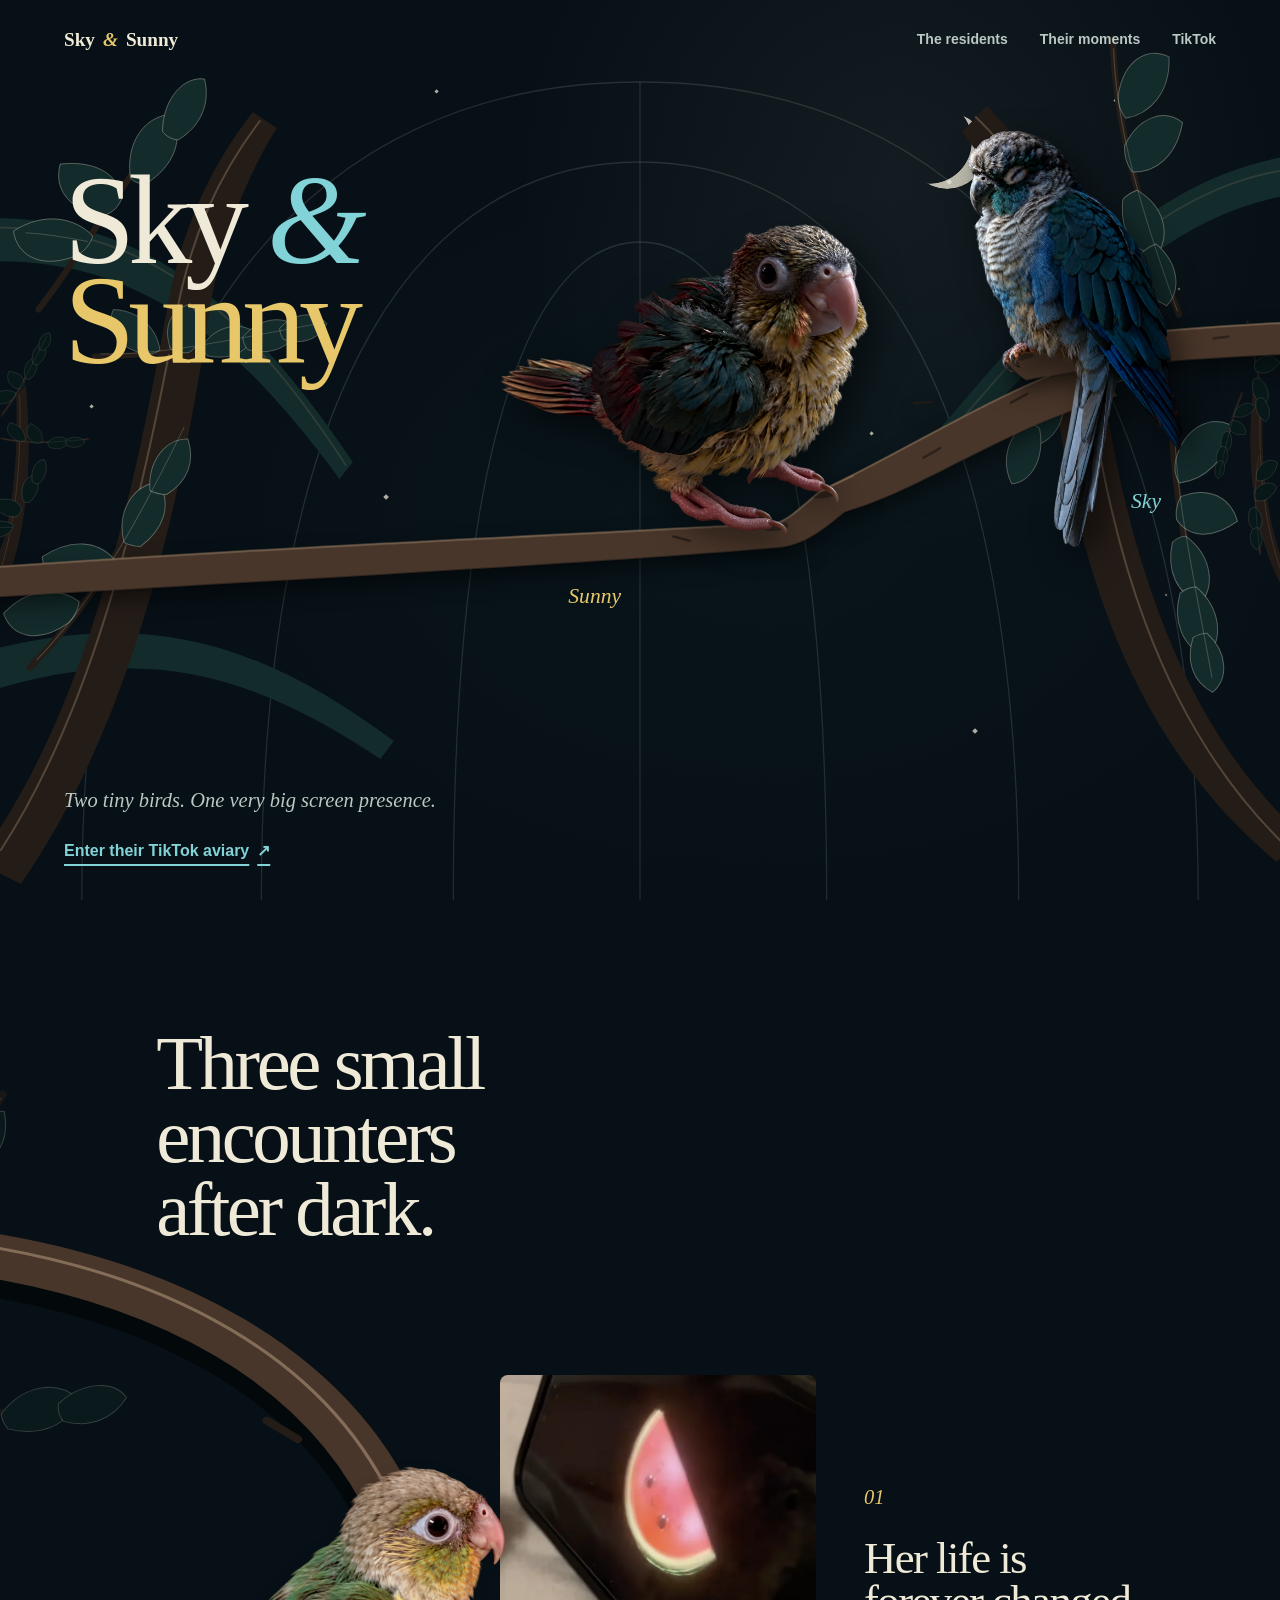
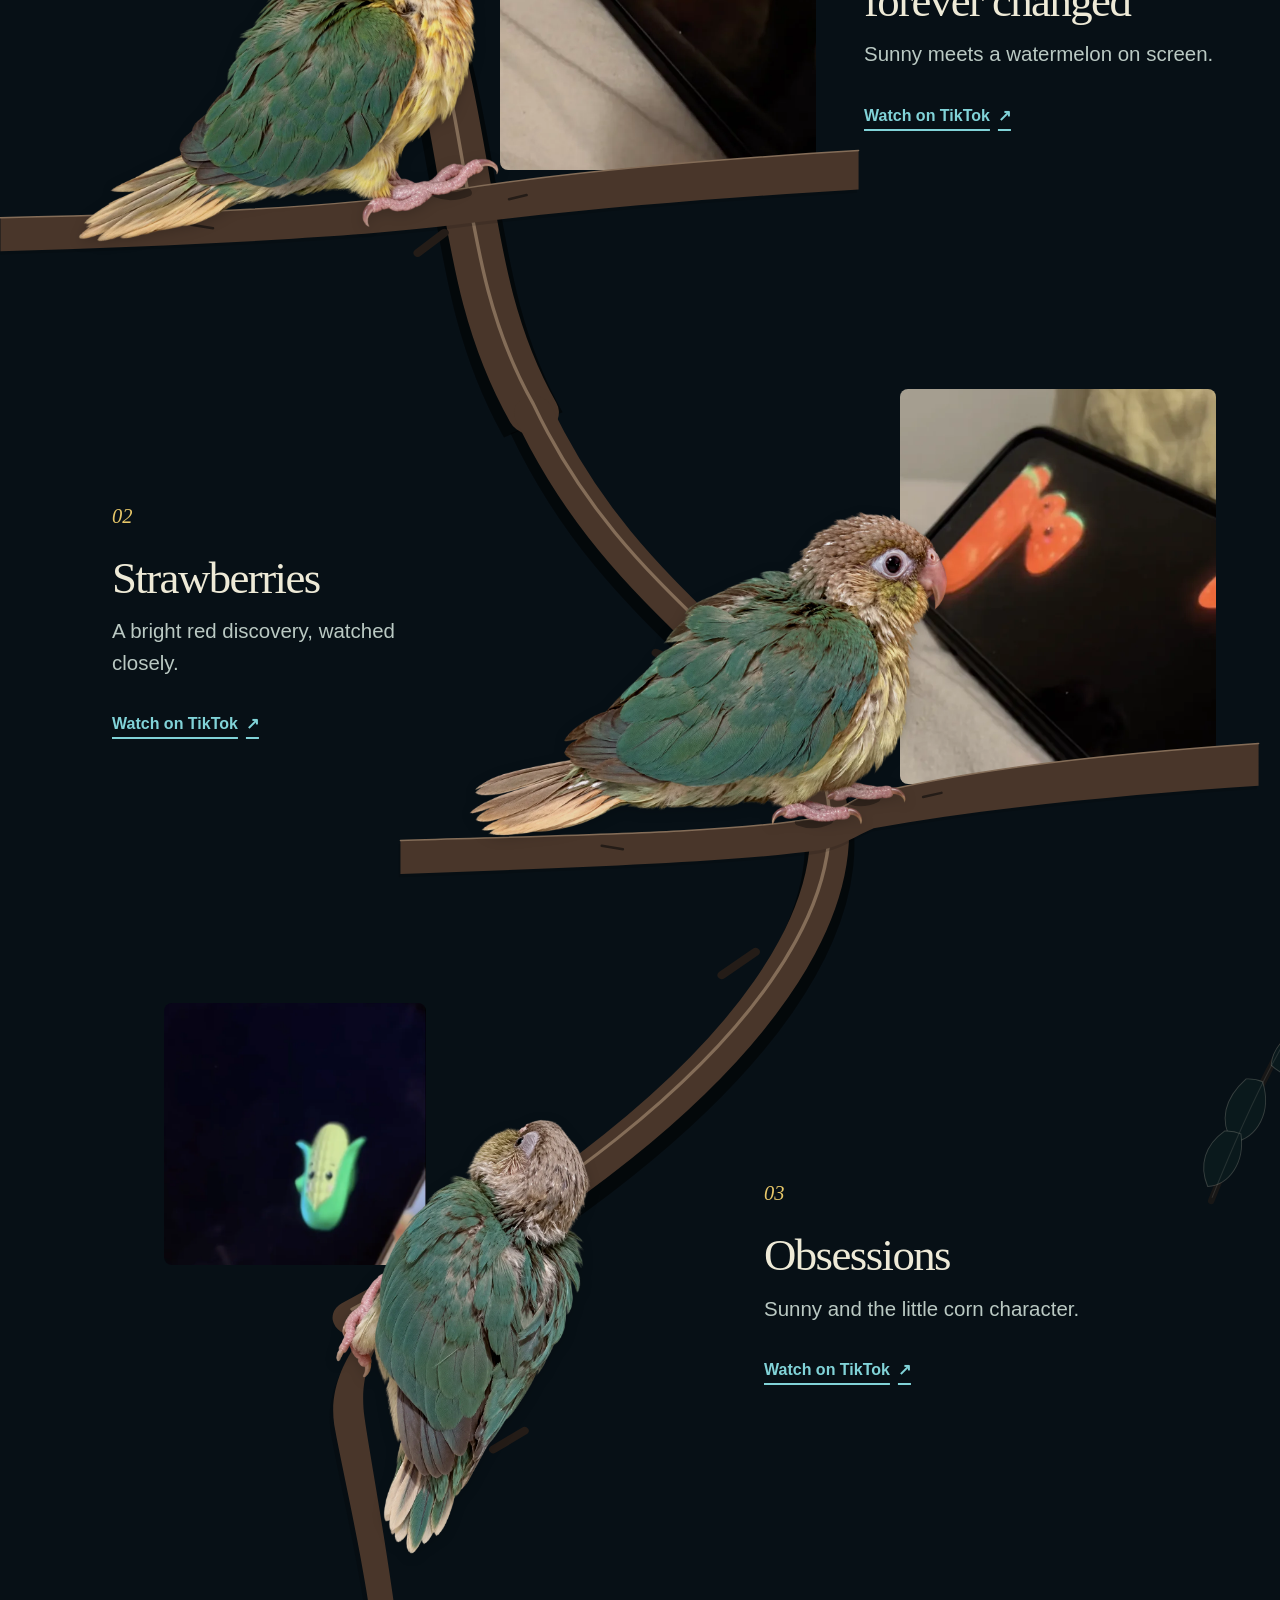
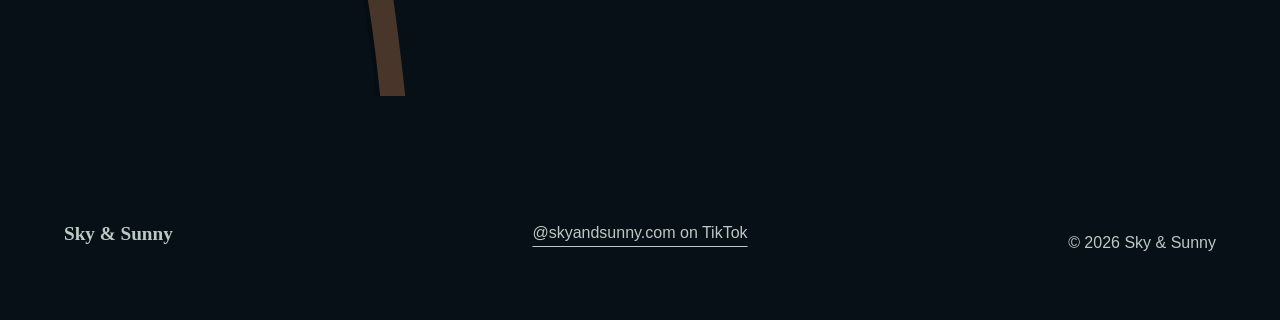
==== sandbox/night-aviary/index.html @ a493c11f "fix: match hero residents to night reference" ====
<!doctype html>
<html lang="en">
<head>
  <meta charset="utf-8">
  <meta name="viewport" content="width=device-width, initial-scale=1">
  <meta name="description" content="Enter Sky and Sunny’s moonlit aviary and watch three authentic moments from their TikTok account.">
  <title>Sky &amp; Sunny | Night Aviary</title>
  <link rel="icon" href="data:,">
  <link rel="stylesheet" href="/styles.css">
  <script src="/script.js" defer></script>
</head>
<body>
  <a class="skip-link" href="#main-content">Skip to main content</a>

  <header class="site-header">
    <nav class="site-nav" aria-label="Primary navigation">
      <a class="wordmark" href="#top" aria-label="Sky and Sunny, back to top">Sky <span>&amp;</span> Sunny</a>
      <button class="menu-toggle" id="menu-toggle" type="button" aria-expanded="false" aria-controls="site-menu">
        <span>Menu</span>
        <span class="menu-icon" aria-hidden="true"><span></span><span></span></span>
      </button>
      <div class="site-menu" id="site-menu">
        <a href="#residents">The residents</a>
        <a href="#moments">Their moments</a>
        <a href="https://www.tiktok.com/@skyandsunny.com" target="_blank" rel="noreferrer">TikTok</a>
      </div>
    </nav>
  </header>

  <main id="main-content">
    <svg class="scene-definitions" width="0" height="0" aria-hidden="true" focusable="false">
      <defs>
        <symbol id="leaf-spray-a" viewBox="0 0 200 160">
          <path class="leaf-stem" d="M12 148C58 116 102 72 187 13"></path>
          <path class="leaf-blade" d="M54 116C25 119 8 104 11 83C39 75 61 87 70 105C66 111 61 114 54 116Z"></path>
          <path class="leaf-vein" d="M20 87C38 94 52 101 65 108"></path>
          <path class="leaf-blade" d="M83 92C58 81 51 60 62 43C89 48 104 64 101 83C96 89 91 92 83 92Z"></path>
          <path class="leaf-blade" d="M112 70C116 42 137 26 158 31C162 54 147 71 122 78C117 76 114 74 112 70Z"></path>
          <path class="leaf-blade" d="M147 42C155 17 176 5 191 12C190 32 177 47 157 52C152 50 149 47 147 42Z"></path>
        </symbol>
        <symbol id="leaf-spray-b" viewBox="0 0 200 160">
          <path class="leaf-stem" d="M18 150C62 124 102 91 177 18"></path>
          <path class="leaf-blade" d="M54 125C31 132 13 121 11 104C33 92 55 99 67 114C64 120 60 123 54 125Z"></path>
          <path class="leaf-blade" d="M75 108C57 94 57 76 69 63C90 72 98 87 91 102C86 106 81 108 75 108Z"></path>
          <path class="leaf-blade" d="M98 90C100 68 116 53 134 55C138 74 127 89 107 96C103 95 100 93 98 90Z"></path>
          <path class="leaf-blade" d="M126 64C130 41 148 27 166 31C169 50 157 66 136 72C131 70 128 68 126 64Z"></path>
          <path class="leaf-blade" d="M151 40C155 20 171 9 186 14C187 31 176 43 159 47C155 45 153 43 151 40Z"></path>
          <path class="leaf-vein" d="M22 145C67 120 109 80 177 20"></path>
        </symbol>
        <symbol id="leaf-spray-c" viewBox="0 0 200 160">
          <path class="leaf-stem" d="M8 146C64 125 116 91 190 30"></path>
          <path class="leaf-blade" d="M48 128C21 133 5 120 7 101C33 91 53 101 62 117C58 123 54 126 48 128Z"></path>
          <path class="leaf-blade" d="M82 111C58 108 45 92 51 75C77 71 94 82 99 99C95 105 89 109 82 111Z"></path>
          <path class="leaf-blade" d="M111 91C116 67 135 55 154 61C155 81 143 94 121 99C117 97 114 95 111 91Z"></path>
          <path class="leaf-blade" d="M145 64C153 43 172 34 187 41C185 59 173 70 155 72C151 70 148 68 145 64Z"></path>
          <path class="leaf-vein" d="M15 143C67 123 119 88 188 32"></path>
        </symbol>
      </defs>
    </svg>

    <section class="hero-habitat" id="top" aria-labelledby="hero-title">
      <div class="habitat-plane canopy-back" data-depth="-2" aria-hidden="true">
        <div class="moon-disc"></div>
        <div class="star-field">
          <span class="star"></span><span class="star"></span><span class="star"></span>
          <span class="star"></span><span class="star"></span><span class="star"></span>
          <span class="star"></span><span class="star"></span><span class="star"></span>
          <span class="star"></span><span class="star"></span><span class="star"></span>
        </div>
        <svg class="aviary-ribs" viewBox="0 0 1440 900" preserveAspectRatio="none" focusable="false">
          <path d="M92 900C92 324 356 82 720 82S1348 324 1348 900"></path>
          <path d="M294 900C294 376 478 162 720 162S1146 376 1146 900"></path>
          <path d="M510 900C510 430 602 242 720 242S930 430 930 900"></path>
          <path d="M720 82V900"></path>
        </svg>
        <svg class="back-branches" viewBox="0 0 1440 900" preserveAspectRatio="none" focusable="false">
          <path class="back-branch" d="M-50 219C137 208 257 278 397 462L382 479C246 315 132 249 -50 263Z"></path>
          <path class="back-branch" d="M1492 151C1291 166 1200 285 1031 455L1048 474C1218 315 1307 203 1492 190Z"></path>
          <path class="back-branch" d="M-88 672C142 596 285 637 443 741L428 759C272 667 137 632 -88 716Z"></path>
          <path class="back-branch-light" d="M-32 228C146 220 261 290 389 465M1478 166C1295 181 1208 292 1040 462"></path>
        </svg>
      </div>

      <div class="habitat-plane canopy-middle" data-depth="2" aria-hidden="true">
        <svg class="middle-foliage foliage-left" viewBox="0 0 520 900" focusable="false">
          <path class="branch-fill" d="M-32 862C68 726 118 536 158 310C172 230 202 166 244 112L268 128C230 190 208 256 198 328C164 552 111 741 12 884Z"></path>
          <path class="branch-fill-light" d="M-8 850C79 716 128 531 168 312C183 234 210 175 251 121"></path>
          <g class="leaf-fill">
            <use href="#leaf-spray-a" x="-18" y="94" width="258" height="202" transform="rotate(-17 110 195)"></use>
            <use href="#leaf-spray-b" x="92" y="250" width="218" height="174" transform="rotate(31 201 337)"></use>
            <use href="#leaf-spray-c" x="-42" y="430" width="276" height="214" transform="rotate(-25 92 537)"></use>
          </g>
        </svg>
        <svg class="middle-foliage foliage-right" viewBox="0 0 520 900" focusable="false">
          <path class="branch-fill" d="M552 836C430 726 370 548 344 326C334 236 294 164 236 106L211 132C263 196 291 265 299 347C320 561 381 742 526 862Z"></path>
          <path class="branch-fill-light" d="M531 842C411 724 354 547 331 329C321 243 284 174 225 117"></path>
          <g class="leaf-fill">
            <use href="#leaf-spray-c" x="270" y="74" width="270" height="210" transform="rotate(109 404 180)"></use>
            <use href="#leaf-spray-a" x="190" y="270" width="238" height="186" transform="rotate(151 312 364)"></use>
            <use href="#leaf-spray-b" x="306" y="438" width="280" height="218" transform="rotate(121 446 546)"></use>
          </g>
        </svg>
      </div>

      <div class="hero-content" id="residents">
        <div class="hero-title-block">
          <h1 id="hero-title"><span>Sky <i>&amp;</i></span><span>Sunny</span></h1>
        </div>
        <div class="residents" aria-label="Portraits of Sunny and Sky">
          <figure class="resident resident-sunny" data-face="sunny">
            <svg class="resident-support shared-perch" data-support-svg="sunny" viewBox="0 0 1366 1152" aria-hidden="true" focusable="false">
              <defs>
                <clipPath id="sunny-support-clip" clipPathUnits="userSpaceOnUse"><path d="M-2200 1280C-1200 1200 -300 1160 980 1095C1040 1080 1100 1010 1150 975C1420 850 1850 620 2100 670C2300 760 2450 850 2600 926L2600 1010C2450 930 2300 840 2100 790C1850 760 1500 950 1230 1052C1160 1110 1090 1170 990 1180C300 1240 -900 1300 -2200 1380Z"></path></clipPath>
                <clipPath id="sunny-wide-trim" clipPathUnits="userSpaceOnUse"><rect x="-3000" y="-1000" width="4260" height="4000"></rect></clipPath>
              </defs>
              <path class="support-shadow support-wide" clip-path="url(#sunny-wide-trim)" transform="translate(-5 10)" d="M-2200 1280C-1200 1200 -300 1160 980 1095C1040 1080 1100 1010 1150 975C1420 850 1850 620 2100 670C2320 650 2580 640 2800 650C2580 690 2320 720 2100 740C1850 760 1500 950 1230 1052C1160 1110 1090 1170 990 1180C300 1240 -900 1300 -2200 1380Z"></path>
              <path class="support-shadow support-intermediate" transform="translate(-5 10)" d="M-2200 1280C-1200 1200 -300 1160 980 1095C1040 1080 1100 1010 1150 975C1420 850 1850 620 2100 670C2300 760 2450 850 2600 926C2740 920 2890 900 3000 900C2860 940 2720 980 2600 1010C2450 930 2300 840 2100 790C1850 760 1500 950 1230 1052C1160 1110 1090 1170 990 1180C300 1240 -900 1300 -2200 1380Z"></path>
              <path class="support-shadow support-connector support-connector-wide" transform="translate(-5 10)" d="M1150 975C1420 850 1780 620 2110 510L2200 640C1800 750 1500 980 1230 1052C1200 1060 1170 1020 1150 975Z"></path>
              <path class="support-shadow support-connector support-connector-tablet" transform="translate(-5 10)" d="M1150 975C1260 910 1420 650 1600 520L1720 620C1530 700 1340 880 1230 1052C1200 1060 1170 1020 1150 975Z"></path>
              <path class="support-wood support-wide" clip-path="url(#sunny-wide-trim)" data-shared-support="sunny" data-internal-terminal="2800,650" d="M-2200 1280C-1200 1200 -300 1160 980 1095C1040 1080 1100 1010 1150 975C1420 850 1850 620 2100 670C2320 650 2580 640 2800 650C2580 690 2320 720 2100 740C1850 760 1500 950 1230 1052C1160 1110 1090 1170 990 1180C300 1240 -900 1300 -2200 1380Z"></path>
              <path class="support-wood support-intermediate" data-shared-support="sunny" data-internal-terminal="3000,900" d="M-2200 1280C-1200 1200 -300 1160 980 1095C1040 1080 1100 1010 1150 975C1420 850 1850 620 2100 670C2300 760 2450 850 2600 926C2740 920 2890 900 3000 900C2860 940 2720 980 2600 1010C2450 930 2300 840 2100 790C1850 760 1500 950 1230 1052C1160 1110 1090 1170 990 1180C300 1240 -900 1300 -2200 1380Z"></path>
              <path class="support-wood support-connector support-connector-wide" data-shared-support="connector" d="M1150 975C1420 850 1780 620 2110 510L2200 640C1800 750 1500 980 1230 1052C1200 1060 1170 1020 1150 975Z"></path>
              <path class="support-wood support-connector support-connector-tablet" data-shared-support="connector" d="M1150 975C1260 910 1420 650 1600 520L1720 620C1530 700 1340 880 1230 1052C1200 1060 1170 1020 1150 975Z"></path>
              <path class="support-boundary support-wide" clip-path="url(#sunny-wide-trim)" data-support-contour="sunny" data-support-bird=".resident-sunny .resident-cutout" data-support-anchors="980,1095;1150,975" d="M-2200 1280C-1200 1200 -300 1160 980 1095C1040 1080 1100 1010 1150 975C1420 850 1850 620 2100 670C2320 650 2580 640 2800 650"></path>
              <path class="support-boundary support-intermediate" data-support-contour="sunny" data-support-bird=".resident-sunny .resident-cutout" data-support-anchors="980,1095;1150,975" d="M-2200 1280C-1200 1200 -300 1160 980 1095C1040 1080 1100 1010 1150 975C1420 850 1850 620 2100 670C2300 760 2450 850 2600 926C2740 920 2890 900 3000 900"></path>
              <path class="support-boundary support-connector support-connector-wide" d="M1150 975C1420 850 1780 620 2110 510"></path>
              <path class="support-boundary support-connector support-connector-tablet" d="M1150 975C1260 910 1420 650 1600 520"></path>
              <path class="support-contact-shadow" clip-path="url(#sunny-support-clip)" d="M934 1103Q974 1119 1018 1101M1110 990Q1148 1002 1190 982"></path>
              <path class="support-fissure sunny-support-fissure" clip-path="url(#sunny-wide-trim)" d="M620 1140L680 1156M1310 972L1362 958M1510 950L1560 936"></path>
              <path class="support-fissure support-connector support-connector-wide" d="M1510 860L1570 825M1820 665L1880 632"></path>
              <path class="support-fissure support-connector support-connector-tablet" d="M1218 785L1260 742M1270 590L1315 555"></path>
            </svg>
            <img class="resident-cutout" src="/assets/sunny-cutout.webp" width="1366" height="1152" alt="Sunny, a small green-and-yellow bird with a rosy tail and visible pink feet.">
            <figcaption>Sunny</figcaption>
          </figure>
          <figure class="resident resident-sky" data-face="sky">
            <svg class="resident-support" data-support-svg="sky" viewBox="0 0 1024 1536" aria-hidden="true" focusable="false">
              <defs><clipPath id="sky-support-clip" clipPathUnits="userSpaceOnUse"><path d="M300 850C320 840 340 830 350 824C620 760 980 730 1450 710L1450 825C980 842 650 870 378 924C340 900 320 875 300 850Z"></path></clipPath></defs>
              <path class="support-shadow" transform="translate(-5 10)" d="M300 850C320 840 340 830 350 824C620 760 980 730 1450 710L1450 825C980 842 650 870 378 924C340 900 320 875 300 850Z"></path>
              <path class="support-wood" data-shared-support="sky" d="M300 850C320 840 340 830 350 824C620 760 980 730 1450 710L1450 825C980 842 650 870 378 924C340 900 320 875 300 850Z"></path>
              <path class="support-boundary" data-support-contour="sky" data-support-bird=".resident-sky .resident-cutout" data-support-anchors="350,824" d="M300 850C320 840 340 830 350 824C620 760 980 730 1450 710"></path>
              <path class="support-contact-shadow" clip-path="url(#sky-support-clip)" d="M302 835Q346 852 394 832"></path>
              <path class="support-fissure" d="M-30 1008L34 1004M650 820L716 808M1060 772L1114 766"></path>
            </svg>
            <img class="resident-cutout" src="/assets/sky-cutout.webp" width="1024" height="1536" alt="Sky, a turquoise-and-grey bird ready to settle on the shared branch.">
            <figcaption>Sky</figcaption>
          </figure>
        </div>
        <div class="hero-note">
          <p>Two tiny birds. One very big screen presence.</p>
          <a href="https://www.tiktok.com/@skyandsunny.com" target="_blank" rel="noreferrer">Enter their TikTok aviary <span aria-hidden="true">↗</span></a>
        </div>
      </div>

      <div class="habitat-plane canopy-foreground" data-depth="4" data-entrance aria-hidden="true">
        <svg class="front-foliage front-left" viewBox="0 0 540 900" focusable="false">
          <path class="branch-front" d="M-42 932C35 760 65 532 57 258L91 221C116 504 95 747 12 944Z"></path>
          <path class="branch-front-light" d="M-15 924C48 751 77 526 69 256"></path>
          <g class="leaf-front">
            <use href="#leaf-spray-b" x="-76" y="58" width="322" height="250" transform="rotate(-21 82 181)"></use>
            <use href="#leaf-spray-c" x="18" y="286" width="294" height="230" transform="rotate(33 164 398)"></use>
            <use href="#leaf-spray-a" x="-100" y="520" width="344" height="268" transform="rotate(-27 72 654)"></use>
          </g>
        </svg>
        <svg class="front-foliage front-right" viewBox="0 0 540 900" focusable="false">
          <path class="branch-front" d="M590 934C501 760 470 525 482 258L448 222C419 498 444 746 558 948Z"></path>
          <path class="branch-front-light" d="M566 928C489 751 462 524 473 257"></path>
          <g class="leaf-front">
            <use href="#leaf-spray-a" x="294" y="42" width="330" height="256" transform="rotate(117 459 171)"></use>
            <use href="#leaf-spray-b" x="220" y="284" width="298" height="232" transform="rotate(145 369 400)"></use>
            <use href="#leaf-spray-c" x="310" y="512" width="342" height="266" transform="rotate(122 481 645)"></use>
          </g>
        </svg>
      </div>
    </section>

    <section class="moments-habitat" id="moments" aria-labelledby="moments-title">
      <div class="moments-intro">
        <h2 id="moments-title">Three small encounters after dark.</h2>
      </div>
      <svg class="moment-foliage moment-foliage-left" viewBox="0 0 340 800" aria-hidden="true" focusable="false">
        <use href="#leaf-spray-c" x="-80" y="28" width="300" height="232" transform="rotate(-19 70 144)"></use>
        <use href="#leaf-spray-a" x="22" y="244" width="254" height="198" transform="rotate(29 148 344)"></use>
        <use href="#leaf-spray-b" x="-98" y="490" width="318" height="246" transform="rotate(-27 62 612)"></use>
      </svg>
      <svg class="moment-foliage moment-foliage-right" viewBox="0 0 340 800" aria-hidden="true" focusable="false">
        <use href="#leaf-spray-b" x="118" y="40" width="300" height="232" transform="rotate(113 270 156)"></use>
        <use href="#leaf-spray-c" x="40" y="270" width="258" height="200" transform="rotate(151 172 370)"></use>
        <use href="#leaf-spray-a" x="132" y="500" width="314" height="244" transform="rotate(123 288 622)"></use>
      </svg>
      <svg class="habitat-branch habitat-branch-compact" viewBox="0 0 390 2720" preserveAspectRatio="none" aria-hidden="true" focusable="false">
        <path class="compact-branch-shadow" transform="translate(-7 8)" d="M421 -50C398 145 368 260 356 327C401 365 416 485 416 807C404 901 372 1012 358 1077C401 1120 415 1275 415 1586C403 1710 350 1832 264 1910C235 1902 210 1892 190 1888C180 1905 176 1922 177.6 1938L177.6 2082C238 2104 355 2112 400 2152C416 2250 416 2450 416 2647C407 2708 383 2760 364 2790L384 2790C406 2740 427 2690 429 2638C424 2440 424 2230 409 2144C365 2098 260 2080 207 2052C205 1994 209 1955 218 1920C233 1918 248 1915 264 1910C380 1840 419 1702 428 1580C424 1265 412 1105 375 1068C389 1006 418 895 429 800C424 475 410 350 374 320C386 255 414 140 435 -50Z"></path>
        <path class="branch-main compact-branch-main segment-three" data-support-body="obsessions" d="M421 -50C398 145 368 260 356 327C401 365 416 485 416 807C404 901 372 1012 358 1077C401 1120 415 1275 415 1586C403 1710 350 1832 264 1910C235 1902 210 1892 190 1888C180 1905 176 1922 177.6 1938L177.6 2082C238 2104 355 2112 400 2152C416 2250 416 2450 416 2647C407 2708 383 2760 364 2790L384 2790C406 2740 427 2690 429 2638C424 2440 424 2230 409 2144C365 2098 260 2080 207 2052C205 1994 209 1955 218 1920C233 1918 248 1915 264 1910C380 1840 419 1702 428 1580C424 1265 412 1105 375 1068C389 1006 418 895 429 800C424 475 410 350 374 320C386 255 414 140 435 -50Z"></path>
        <path class="branch-edge compact-branch-edge" d="M421 -40C399 150 370 262 358 326C402 367 417 486 417 804M416 812C404 906 373 1012 360 1075M359 1082C402 1124 416 1277 416 1584M415 1591C403 1714 350 1832 264 1910C235 1902 210 1892 190 1888C180 1905 176 1922 177.6 1938M400 2152C416 2250 417 2460 417 2644C408 2709 385 2758 366 2782"></path>
        <path class="support-boundary compact-contact-boundary" data-support-contour="obsessions" data-support-bird=".moment-obsessions .moment-bird" data-support-owner=".branch-main.segment-three" data-support-anchors="205,800" data-continuous-main="true" d="M177.6 1938L177.6 2082"></path>
        <path class="branch-mark compact-branch-mark" d="M375 276L391 291M374 1015L392 1028M391 1770L374 1788M389 2460L405 2478"></path>
      </svg>
      <svg class="habitat-branch" viewBox="0 0 1440 2720" preserveAspectRatio="none" aria-hidden="true" focusable="false">
        <path class="branch-shadow segment-one" d="M-80 92C180 124 384 246 456 470C538 724 512 902 600 1080"></path>
        <path class="branch-shadow segment-two" d="M600 1080C690 1298 820 1370 904 1510C996 1664 884 1948 396 2248"></path>
        <path class="branch-shadow branch-fill-shadow segment-three" transform="translate(-4 10)" d="M396 2232L402 2263C388 2288 370 2324 376 2370C390 2460 420 2590 430 2753L460 2772C448 2600 420 2440 410 2360C404 2310 418 2280 430 2255L425 2240Z"></path>
        <path class="branch-main segment-one" d="M-80 76C180 108 384 230 456 454C538 708 512 886 600 1064"></path>
        <path class="branch-main segment-two" data-support-body="obsessions" d="M600 1064C690 1282 820 1354 904 1494C996 1648 884 1932 396 2232"></path>
        <path class="branch-main segment-three" d="M396 2232L402 2263C388 2288 370 2324 376 2370C390 2460 420 2590 430 2753L460 2772C448 2600 420 2440 410 2360C404 2310 418 2280 430 2255L425 2240Z"></path>
        <path class="branch-edge" d="M-80 65C180 97 384 219 456 443C538 697 512 875 600 1053C690 1271 820 1343 904 1483C996 1637 884 1921 396 2221"></path>
        <path class="support-boundary desktop-contact-boundary" data-support-contour="obsessions" data-support-bird=".moment-obsessions .moment-bird" data-support-owner=".branch-main.segment-three" data-support-anchors="205,800" data-continuous-main="true" d="M396 2232L402 2263"></path>
        <path class="branch-mark" d="M300 300L335 324M500 832L470 858M738 1374L774 1392M850 1760L812 1790M590 2378L555 2402"></path>
      </svg>

      <div class="moment-sequence">
        <article class="moment moment-watermelon" data-moment>
          <div class="moment-opening">
            <a class="moment-image-link" href="https://www.tiktok.com/@skyandsunny.com/video/7214467392791907590" target="_blank" rel="noreferrer" aria-label="Watch Her life is forever changed on TikTok">
              <span class="moment-context" aria-hidden="true">
                <img src="/assets/moment-watermelon.webp" width="1400" height="860" alt="" loading="lazy" decoding="async">
              </span>
              <svg class="moment-support moment-twig moment-perch" data-support-svg="watermelon" viewBox="0 0 1448 1086" aria-hidden="true" focusable="false">
                <defs><clipPath id="watermelon-support-clip" clipPathUnits="userSpaceOnUse"><path d="M-180 1010C300 1000 760 985 1100 932C1430 880 1830 845 2250 820L2250 930C1880 952 1480 982 1060 1036C760 1070 300 1090 -180 1105Z"></path></clipPath></defs>
                <path class="support-shadow" transform="translate(-5 10)" d="M-180 1010C300 1000 760 985 1100 932C1430 880 1830 845 2250 820L2250 930C1880 952 1480 982 1060 1036C760 1070 300 1090 -180 1105Z"></path>
                <path class="support-wood" data-support-body="watermelon" d="M-180 1010C300 1000 760 985 1100 932C1430 880 1830 845 2250 820L2250 930C1880 952 1480 982 1060 1036C760 1070 300 1090 -180 1105Z"></path>
                <path class="support-boundary" data-support-contour="watermelon" data-support-bird=".moment-watermelon .moment-bird" data-support-anchors="1100,932" d="M-180 1010C300 1000 760 985 1100 932C1430 880 1830 845 2250 820"></path>
                <path class="support-contact-shadow" clip-path="url(#watermelon-support-clip)" d="M1054 942Q1096 958 1144 939"></path>
                <path class="support-fissure" d="M360 1030L422 1040M1260 958L1310 946"></path>
              </svg>
              <img class="moment-bird" src="/assets/moment-watermelon-cutout.webp" width="1448" height="1086" alt="" loading="lazy" decoding="async">
            </a>
          </div>
          <div class="moment-copy caption-clear">
            <span class="moment-number">01</span>
            <h3>Her life is forever changed</h3>
            <p>Sunny meets a watermelon on screen.</p>
            <a href="https://www.tiktok.com/@skyandsunny.com/video/7214467392791907590" target="_blank" rel="noreferrer">Watch on TikTok <span aria-hidden="true">↗</span></a>
          </div>
        </article>

        <article class="moment moment-strawberries" data-moment>
          <div class="moment-opening">
            <a class="moment-image-link" href="https://www.tiktok.com/@skyandsunny.com/video/7214307952763620613" target="_blank" rel="noreferrer" aria-label="Watch Strawberries on TikTok">
              <span class="moment-context" aria-hidden="true">
                <img src="/assets/moment-strawberries.webp" width="1400" height="851" alt="" loading="lazy" decoding="async">
              </span>
              <svg class="moment-support moment-twig moment-perch" data-support-svg="strawberries" viewBox="0 0 1448 1086" aria-hidden="true" focusable="false">
                <defs><clipPath id="strawberries-support-clip" clipPathUnits="userSpaceOnUse"><path d="M-180 1035C360 1018 770 1012 995 971C1050 960 1092 926 1130 908C1450 830 1820 790 2250 760L2250 880C1880 905 1500 940 1160 1000C1110 1022 1070 1050 1010 1062C770 1095 360 1110 -180 1130Z"></path></clipPath></defs>
                <path class="support-shadow" transform="translate(-5 10)" d="M-180 1035C360 1018 770 1012 995 971C1050 960 1092 926 1130 908C1450 830 1820 790 2250 760L2250 880C1880 905 1500 940 1160 1000C1110 1022 1070 1050 1010 1062C770 1095 360 1110 -180 1130Z"></path>
                <path class="support-wood" data-support-body="strawberries" d="M-180 1035C360 1018 770 1012 995 971C1050 960 1092 926 1130 908C1450 830 1820 790 2250 760L2250 880C1880 905 1500 940 1160 1000C1110 1022 1070 1050 1010 1062C770 1095 360 1110 -180 1130Z"></path>
                <path class="support-boundary" data-support-contour="strawberries" data-support-bird=".moment-strawberries .moment-bird" data-support-anchors="995,971;1130,908" d="M-180 1035C360 1018 770 1012 995 971C1050 960 1092 926 1130 908C1450 830 1820 790 2250 760"></path>
                <path class="support-contact-shadow" clip-path="url(#strawberries-support-clip)" d="M948 982Q990 998 1034 978M1088 920Q1127 936 1168 916"></path>
                <path class="support-fissure" d="M390 1050L450 1060M1300 912L1352 900"></path>
              </svg>
              <img class="moment-bird" src="/assets/moment-strawberries-cutout.webp" width="1448" height="1086" alt="" loading="lazy" decoding="async">
            </a>
          </div>
          <div class="moment-copy caption-clear">
            <span class="moment-number">02</span>
            <h3>Strawberries</h3>
            <p>A bright red discovery, watched closely.</p>
            <a href="https://www.tiktok.com/@skyandsunny.com/video/7214307952763620613" target="_blank" rel="noreferrer">Watch on TikTok <span aria-hidden="true">↗</span></a>
          </div>
        </article>

        <article class="moment moment-obsessions" data-moment>
          <div class="moment-opening">
            <a class="moment-image-link" href="https://www.tiktok.com/@skyandsunny.com/video/7213469583162854662" target="_blank" rel="noreferrer" aria-label="Watch Obsessions on TikTok">
              <span class="moment-context" aria-hidden="true">
                <img src="/assets/moment-obsessions.webp" width="1400" height="2251" alt="" loading="lazy" decoding="async">
              </span>
              <img class="moment-bird" src="/assets/moment-obsessions-cutout.webp" width="1024" height="1536" alt="" loading="lazy" decoding="async">
            </a>
          </div>
          <div class="moment-copy caption-clear">
            <span class="moment-number">03</span>
            <h3>Obsessions</h3>
            <p>Sunny and the little corn character.</p>
            <a href="https://www.tiktok.com/@skyandsunny.com/video/7213469583162854662" target="_blank" rel="noreferrer">Watch on TikTok <span aria-hidden="true">↗</span></a>
          </div>
        </article>
      </div>
    </section>
  </main>

  <footer class="site-footer">
    <a class="footer-wordmark" href="#top">Sky &amp; Sunny</a>
    <a href="https://www.tiktok.com/@skyandsunny.com" target="_blank" rel="noreferrer">@skyandsunny.com on TikTok</a>
    <p>&copy; <span id="current-year">2026</span> Sky &amp; Sunny</p>
  </footer>
</body>
</html>
---- styles.css ----
:root {
  --color-canvas: #071016;
  --color-canopy-distant: #142b2b;
  --color-canopy-middle: #0d2021;
  --color-canopy-front: #09191a;
  --color-moon: #eeead7;
  --color-text: #eeead7;
  --color-text-quiet: #bac9c3;
  --color-sunny: #e7c769;
  --color-sky: #81d3d8;
  --color-bark: #49362a;
  --color-bark-dark: #241c17;
  --color-bark-edge: #846d58;
  --color-rib: rgba(186, 201, 195, 0.16);
  --color-star: rgba(238, 234, 215, 0.72);
  --color-moon-edge: rgba(238, 234, 215, 0.34);
  --color-shadow: rgba(0, 0, 0, 0.52);
  --color-contact-shadow: rgba(0, 0, 0, 0.18);
  --color-subject-contact-shadow: rgba(0, 0, 0, 0.34);
  --color-menu: rgba(7, 16, 22, 0.96);
  /* Honest local stacks: this sandbox ships no licensed font files or remote font requests. */
  --font-display: Georgia, "Times New Roman", Times, serif;
  --font-body: "Avenir Next", Avenir, "Segoe UI", Helvetica, Arial, sans-serif;
  --size-display: clamp(5rem, 10vw, 10.5rem);
  --size-h2: clamp(3rem, 6vw, 6.5rem);
  --size-h3: clamp(2rem, 3.5vw, 4rem);
  --size-body-large: clamp(1.05rem, 1.6vw, 1.35rem);
  --size-body: 1rem;
  --size-small: 0.875rem;
  --weight-regular: 400;
  --weight-medium: 600;
  --weight-bold: 700;
  --leading-display: 0.78;
  --leading-heading: 0.95;
  --leading-body: 1.55;
  --space-1: 0.25rem;
  --space-2: 0.5rem;
  --space-3: 0.75rem;
  --space-4: 1rem;
  --space-5: 1.5rem;
  --space-6: 2rem;
  --space-7: 3rem;
  --space-8: 4rem;
  --space-9: 6rem;
  --space-10: 8rem;
  --gutter: clamp(1.25rem, 5vw, 5rem);
  --content-max: 90rem;
  --reading-max: 34rem;
  --header-height: 5rem;
  --touch-target: 2.75rem;
  --line-thin: 0.0625rem;
  --line-medium: 0.125rem;
  --line-branch: clamp(2.5rem, 4.5vw, 4.75rem);
  --line-branch-edge: clamp(0.12rem, 0.3vw, 0.3rem);
  --focus-width: 0.2rem;
  --focus-offset: 0.3rem;
  --shadow-contact: 0 0.1875rem 0.375rem var(--color-contact-shadow);
  --shadow-subject-ambient: 0.7rem 0.85rem 1rem rgba(0, 0, 0, 0.52);
  --layer-back: 1;
  --layer-middle: 2;
  --layer-content: 3;
  --layer-branch: 4;
  --layer-birds: 5;
  --layer-front: 6;
  --layer-title: 7;
  --layer-header: 10;
  --layer-skip: 20;
  --motion-fast: 160ms;
  --motion-entrance: 780ms;
  --motion-ease: cubic-bezier(0.2, 0.72, 0.24, 1);
  --entrance-distance: 0.75rem;
  --depth-x: 0px;
  --depth-y: 0px;
}

*,
*::before,
*::after {
  box-sizing: border-box;
}

html {
  background: var(--color-canvas);
  scroll-behavior: smooth;
  scroll-padding-top: var(--header-height);
}

body {
  margin: 0;
  overflow-x: hidden;
  background: var(--color-canvas);
  color: var(--color-text);
  font-family: var(--font-body);
  font-size: var(--size-body);
  line-height: var(--leading-body);
}

body,
button,
a {
  -webkit-font-smoothing: antialiased;
}

img,
svg {
  display: block;
}

img {
  max-width: 100%;
}

a {
  color: inherit;
  text-underline-offset: var(--space-2);
}

button {
  color: inherit;
  font: inherit;
}

h1,
h2,
h3,
p,
figure {
  margin-top: 0;
}

h1,
h2,
h3 {
  font-family: var(--font-display);
  font-weight: var(--weight-regular);
}

:focus-visible {
  outline: var(--focus-width) solid var(--color-sky);
  outline-offset: var(--focus-offset);
}

.skip-link {
  position: fixed;
  top: var(--space-3);
  left: var(--space-3);
  z-index: var(--layer-skip);
  padding: var(--space-3) var(--space-4);
  background: var(--color-moon);
  color: var(--color-canvas);
  font-weight: var(--weight-bold);
  transform: translateY(calc(-100% - var(--space-6)));
  transition: transform var(--motion-fast) var(--motion-ease);
}

.skip-link:focus {
  transform: translateY(0);
}

.site-header {
  position: absolute;
  inset: 0 0 auto;
  z-index: var(--layer-header);
  min-height: var(--header-height);
}

.site-nav {
  width: min(100%, var(--content-max));
  min-height: var(--header-height);
  margin-inline: auto;
  padding-inline: var(--gutter);
  display: flex;
  align-items: center;
  justify-content: space-between;
  gap: var(--space-5);
}

.wordmark,
.footer-wordmark {
  min-height: var(--touch-target);
  display: inline-flex;
  align-items: center;
  font-family: var(--font-display);
  font-size: 1.2rem;
  font-weight: var(--weight-medium);
  text-decoration: none;
}

.wordmark span {
  margin-inline: var(--space-2);
  color: var(--color-sunny);
  font-style: italic;
}

.site-menu {
  display: flex;
  align-items: center;
  gap: var(--space-6);
}

.site-menu a {
  min-height: var(--touch-target);
  display: inline-flex;
  align-items: center;
  color: var(--color-text-quiet);
  font-size: var(--size-small);
  font-weight: var(--weight-medium);
  text-decoration: none;
}

.site-menu a:hover,
.site-menu a:focus-visible {
  color: var(--color-moon);
}

.menu-toggle {
  display: none;
  min-width: var(--touch-target);
  min-height: var(--touch-target);
  align-items: center;
  justify-content: center;
  gap: var(--space-3);
  padding-inline: var(--space-3);
  border: var(--line-thin) solid var(--color-text-quiet);
  background: var(--color-menu);
  cursor: pointer;
}

.menu-icon {
  display: grid;
  gap: var(--space-2);
}

.menu-icon span {
  width: var(--space-5);
  height: var(--line-medium);
  background: var(--color-text);
  transition: transform var(--motion-fast) var(--motion-ease);
}

.menu-toggle[aria-expanded="true"] .menu-icon span:first-child {
  transform: translateY(var(--space-1)) rotate(45deg);
}

.menu-toggle[aria-expanded="true"] .menu-icon span:last-child {
  transform: translateY(calc(var(--space-1) * -1)) rotate(-45deg);
}

.hero-habitat {
  position: relative;
  isolation: isolate;
  min-height: max(50rem, 100svh);
  overflow: hidden;
  background:
    radial-gradient(circle at 70% 19%, rgba(238, 234, 215, 0.055), transparent 24rem),
    radial-gradient(ellipse at 60% 58%, rgba(20, 56, 59, 0.12), transparent 35rem),
    var(--color-canvas);
}

.scene-definitions {
  position: absolute;
}

.habitat-plane {
  position: absolute;
  inset: 0;
  pointer-events: none;
  transform: translate3d(var(--depth-x), var(--depth-y), 0);
}

.js:not(.is-ready) .canopy-foreground,
.is-depth-active .habitat-plane {
  will-change: transform;
}

.canopy-back {
  z-index: var(--layer-back);
}

.moon-disc {
  position: absolute;
  top: calc(var(--header-height) + var(--space-6));
  left: 74%;
  width: clamp(4.5rem, 6vw, 6rem);
  aspect-ratio: 1;
  border-radius: 50%;
  background: var(--color-moon);
  filter: drop-shadow(0 0 0.7rem rgba(238, 234, 215, 0.26));
  opacity: 0.78;
  transform: translateX(-50%);
  -webkit-mask: radial-gradient(circle at 27% 38%, transparent 0 57%, black 58%);
  mask: radial-gradient(circle at 27% 38%, transparent 0 57%, black 58%);
}

.star-field {
  position: absolute;
  inset: 0;
}

.star {
  position: absolute;
  width: 0.2rem;
  aspect-ratio: 1;
  background: var(--color-star);
  transform: rotate(45deg);
}

.star:nth-child(1) { top: 14%; left: 13%; }
.star:nth-child(2) { top: 23%; left: 25%; width: 0.13rem; opacity: 0.62; }
.star:nth-child(3) { top: 10%; left: 34%; }
.star:nth-child(4) { top: 20%; left: 74%; width: 0.28rem; }
.star:nth-child(5) { top: 11%; left: 87%; }
.star:nth-child(6) { top: 32%; left: 92%; width: 0.12rem; opacity: 0.58; }
.star:nth-child(7) { top: 45%; left: 7%; }
.star:nth-child(8) { top: 55%; left: 30%; width: 0.26rem; }
.star:nth-child(9) { top: 48%; left: 68%; }
.star:nth-child(10) { top: 66%; left: 91%; width: 0.14rem; opacity: 0.64; }
.star:nth-child(11) { top: 75%; left: 17%; }
.star:nth-child(12) { top: 81%; left: 76%; width: 0.25rem; }

.aviary-ribs,
.back-branches {
  position: absolute;
  inset: 0;
  width: 100%;
  height: 100%;
}

.aviary-ribs {
  fill: none;
}

.aviary-ribs path {
  stroke: var(--color-rib);
  stroke-width: 1.4;
}

.back-branch {
  fill: var(--color-canopy-distant);
}

.back-branch-light {
  fill: none;
  stroke: rgba(161, 138, 109, 0.18);
  stroke-linecap: round;
  stroke-width: 2;
}

.canopy-middle {
  z-index: var(--layer-middle);
}

.middle-foliage,
.front-foliage {
  position: absolute;
  top: 0;
  height: 100%;
}

.middle-foliage {
  width: min(42vw, 36rem);
}

.foliage-left,
.front-left {
  left: 0;
}

.foliage-right,
.front-right {
  right: 0;
}

.branch-fill {
  fill: var(--color-bark-dark);
}

.branch-fill-light,
.branch-front-light {
  fill: none;
  stroke: rgba(161, 138, 109, 0.38);
  stroke-linecap: round;
  stroke-width: 2;
}

.leaf-fill {
  fill: var(--color-canopy-distant);
}

.leaf-stem {
  fill: none;
  stroke: var(--color-bark-dark);
  stroke-linecap: round;
  stroke-width: 5;
}

.leaf-blade {
  fill: inherit;
  stroke: var(--color-moon-edge);
  stroke-width: 0.7;
}

.leaf-vein {
  fill: none;
  stroke: rgba(238, 234, 215, 0.2);
  stroke-linecap: round;
  stroke-width: 0.8;
}

.hero-content {
  position: relative;
  width: min(100%, var(--content-max));
  min-height: max(50rem, 100svh);
  margin-inline: auto;
}

.hero-title-block {
  position: absolute;
  top: 19%;
  left: var(--gutter);
  z-index: var(--layer-title);
}

h1 {
  margin-bottom: 0;
  font-size: var(--size-display);
  line-height: var(--leading-display);
  letter-spacing: -0.055em;
}

h1 span {
  display: block;
}

h1 span:last-child {
  color: var(--color-sunny);
}

h1 i {
  color: var(--color-sky);
  font-weight: var(--weight-regular);
}

.residents {
  position: absolute;
  inset: 0;
  z-index: var(--layer-title);
}

.resident {
  position: absolute;
  margin: 0;
}

.resident-cutout {
  position: relative;
  z-index: var(--layer-content);
  display: block;
  width: 100%;
  height: 100%;
  object-fit: contain;
  filter: saturate(0.96) contrast(1.02) drop-shadow(var(--shadow-subject-ambient));
}

.resident-sunny {
  top: 24%;
  left: 39%;
  width: clamp(20rem, 30vw, 30rem);
  aspect-ratio: 1366 / 1152;
}

.resident-sunny figcaption {
  top: calc(100% + 2.5rem);
  left: 18%;
  bottom: auto;
  color: var(--color-sunny);
}

.resident-sky {
  top: 14%;
  right: 6%;
  width: clamp(16rem, 22vw, 24rem);
  aspect-ratio: 2 / 3;
}

.resident-sky figcaption {
  right: 15%;
  bottom: 7%;
  color: var(--color-sky);
}

.resident figcaption {
  position: absolute;
  z-index: var(--layer-title);
  font-family: var(--font-display);
  font-size: 1.35rem;
  font-style: italic;
}

.resident-support,
.moment-support {
  position: absolute;
  pointer-events: none;
  overflow: visible;
}

.resident-support {
  inset: 0;
  z-index: var(--layer-middle);
  width: 100%;
  height: 100%;
  filter: drop-shadow(0 0.65rem 0.65rem rgba(0, 0, 0, 0.46));
}

.support-shadow {
  fill: var(--color-contact-shadow);
  opacity: 0.72;
}

.support-wood {
  fill: var(--color-bark);
}

.support-intermediate {
  display: none;
}

.support-connector-tablet {
  display: none;
}

.support-boundary {
  fill: none;
  stroke: var(--color-bark-edge);
  stroke-linecap: round;
  stroke-linejoin: round;
  stroke-width: 1.5;
  vector-effect: non-scaling-stroke;
}

.support-contact-shadow {
  fill: none;
  stroke: var(--color-subject-contact-shadow);
  stroke-linecap: round;
  stroke-width: 22;
}

.support-fissure {
  fill: none;
  stroke: var(--color-bark-dark);
  stroke-linecap: round;
  stroke-width: 7;
}

.branch-main,
.branch-edge {
  fill: none;
  stroke-linecap: round;
  stroke-linejoin: round;
}

.habitat-branch .branch-shadow {
  fill: none;
  stroke: var(--color-shadow);
  stroke-width: calc(var(--line-branch) + var(--space-4));
}

.habitat-branch .branch-main {
  stroke: var(--color-bark);
  stroke-width: var(--line-branch);
}

.habitat-branch .segment-two {
  stroke-width: calc(var(--line-branch) * 0.76);
}

.habitat-branch .segment-three {
  stroke-width: calc(var(--line-branch) * 0.54);
}

.habitat-branch .branch-shadow.segment-two {
  stroke-width: calc((var(--line-branch) * 0.76) + var(--space-3));
}

.habitat-branch .branch-shadow.segment-three {
  stroke-width: calc((var(--line-branch) * 0.54) + var(--space-2));
}

.branch-edge {
  stroke: var(--color-bark-edge);
  stroke-width: var(--line-branch-edge);
}

.hero-note {
  position: absolute;
  right: auto;
  bottom: 3%;
  left: var(--gutter);
  z-index: var(--layer-title);
  width: min(32rem, 44vw);
}

.hero-note p {
  margin-bottom: var(--space-3);
  color: var(--color-text-quiet);
  font-family: var(--font-display);
  font-size: var(--size-body-large);
  font-style: italic;
}

.hero-note a,
.moment-copy a {
  min-height: var(--touch-target);
  display: inline-flex;
  align-items: center;
  gap: var(--space-2);
  color: var(--color-sky);
  font-weight: var(--weight-bold);
  text-decoration-thickness: var(--line-medium);
}

.hero-note a:hover,
.moment-copy a:hover {
  color: var(--color-sunny);
}

.canopy-foreground {
  z-index: var(--layer-front);
}

.front-foliage {
  width: min(12vw, 11rem);
  filter: blur(0.5px);
  opacity: 0.96;
}

.branch-front {
  fill: var(--color-bark-dark);
}

.leaf-front {
  fill: var(--color-canopy-front);
}

.js .canopy-foreground[data-entrance] {
  --depth-y: var(--entrance-distance);
  transition: transform var(--motion-entrance) var(--motion-ease);
}

.js.is-ready .canopy-foreground[data-entrance] {
  --depth-y: 0px;
}

.js.entrance-complete .canopy-foreground[data-entrance] {
  transition: none;
}

.moments-habitat {
  position: relative;
  isolation: isolate;
  overflow: hidden;
  padding: var(--space-10) var(--gutter);
  background: var(--color-canvas);
}

.moment-foliage {
  position: absolute;
  z-index: var(--layer-back);
  width: min(28vw, 24rem);
  height: 52rem;
  color: var(--color-canopy-middle);
  fill: currentColor;
  opacity: 0.6;
  pointer-events: none;
}

.moment-foliage-left {
  top: 10rem;
  left: -11rem;
}

.moment-foliage-right {
  right: -11rem;
  bottom: 10rem;
}

.moments-intro,
.moment-sequence {
  position: relative;
  width: min(100%, var(--content-max));
  margin-inline: auto;
}

.moments-intro {
  z-index: var(--layer-content);
  margin-bottom: var(--space-10);
  padding-left: 8%;
}

h2 {
  max-width: 13ch;
  margin-bottom: 0;
  font-size: var(--size-h2);
  line-height: var(--leading-heading);
  letter-spacing: -0.045em;
  text-wrap: balance;
}

.habitat-branch {
  position: absolute;
  inset: 18rem 0 0;
  z-index: var(--layer-middle);
  width: 100%;
  height: calc(100% - 18rem);
  overflow: visible;
}

.habitat-branch-compact {
  display: none;
}

.compact-branch-shadow {
  fill: var(--color-shadow);
}

.habitat-branch .compact-branch-main {
  fill: var(--color-bark);
  stroke: none;
}

.habitat-branch .branch-main.segment-three {
  fill: var(--color-bark);
  stroke: none;
}

.habitat-branch .branch-fill-shadow {
  fill: var(--color-contact-shadow);
  stroke: none;
}

.habitat-branch .support-boundary {
  stroke-width: 1.5;
}

.compact-branch-edge {
  stroke-width: 2;
}

.compact-branch-mark {
  stroke-width: 5;
}

.branch-mark {
  fill: none;
  stroke: var(--color-bark-dark);
  stroke-linecap: round;
  stroke-width: 10;
}

.moment-sequence {
  display: grid;
  gap: 9rem;
}

.moment {
  min-width: 0;
  display: grid;
  grid-template-columns: repeat(12, minmax(0, 1fr));
  align-items: center;
  gap: var(--space-7);
}

.moment-opening {
  position: relative;
  min-width: 0;
}

.moment-image-link:focus-visible {
  outline: var(--focus-width) solid var(--color-sky);
  outline-offset: var(--focus-offset);
}

.moment-image-link:focus-visible::after {
  position: absolute;
  z-index: var(--layer-front);
  inset: calc(var(--focus-offset) * -1);
  border: var(--focus-width) solid var(--color-sky);
  content: "";
  pointer-events: none;
}

.moment-watermelon .moment-opening,
.moment-strawberries .moment-opening {
  grid-column: span 8;
}

.moment-watermelon .moment-copy,
.moment-strawberries .moment-copy {
  grid-column: span 4;
}

.moment-strawberries .moment-opening {
  grid-column: 5 / span 8;
}

.moment-strawberries .moment-copy {
  grid-column: 1 / span 4;
  grid-row: 1;
  padding-left: var(--space-7);
}

.moment-obsessions .moment-opening {
  grid-column: 2 / span 5;
}

.moment-obsessions .moment-copy {
  grid-column: 8 / span 4;
}

.moment-image-link {
  position: relative;
  display: block;
  width: 100%;
}

.moment-watermelon .moment-image-link,
.moment-strawberries .moment-image-link {
  aspect-ratio: 8 / 5;
}

.moment-obsessions .moment-image-link {
  aspect-ratio: 4 / 5;
}

.moment-context {
  position: absolute;
  top: 0;
  right: 0;
  z-index: var(--layer-back);
  width: 42%;
  aspect-ratio: 4 / 5;
  overflow: hidden;
  border-radius: var(--space-2);
}

.moment-context img {
  position: absolute;
  max-width: none;
  height: auto;
}

.moment-watermelon .moment-context img {
  top: 0;
  left: -133.333%;
  width: 233.333%;
}

.moment-strawberries .moment-context img {
  top: -4.364%;
  left: -154.545%;
  width: 254.545%;
}

.moment-bird {
  position: absolute;
  bottom: 0;
  left: 0;
  z-index: var(--layer-content);
  width: 68%;
  height: auto;
  filter: brightness(0.94) saturate(0.9) contrast(1.02) drop-shadow(var(--shadow-contact));
}

.moment-obsessions .moment-context {
  right: auto;
  left: 0;
  width: 58%;
  aspect-ratio: 1;
}

.moment-obsessions .moment-context img {
  top: -50%;
  left: -100%;
  width: 200%;
}

.moment-obsessions .moment-bird {
  right: 0;
  left: auto;
  width: 72%;
}

.moment-copy {
  position: relative;
  z-index: var(--layer-branch);
  max-width: var(--reading-max);
}

.moment-number {
  display: block;
  margin-bottom: var(--space-5);
  color: var(--color-sunny);
  font-family: var(--font-display);
  font-size: var(--size-body-large);
  font-style: italic;
}

h3 {
  margin-bottom: var(--space-4);
  font-size: var(--size-h3);
  line-height: var(--leading-heading);
  letter-spacing: -0.035em;
  text-wrap: balance;
}

.moment-copy p {
  margin-bottom: var(--space-5);
  color: var(--color-text-quiet);
  font-size: var(--size-body-large);
}

.moment-support {
  bottom: 0;
  left: 0;
  z-index: var(--layer-middle);
  width: 68%;
  aspect-ratio: 1448 / 1086;
}

.site-footer {
  position: relative;
  min-height: 14rem;
  padding: var(--space-8) var(--gutter);
  display: grid;
  grid-template-columns: repeat(3, minmax(0, 1fr));
  align-items: end;
  gap: var(--space-5);
  overflow: hidden;
  background: var(--color-canvas);
  color: var(--color-text-quiet);
}

.site-footer > * {
  position: relative;
  z-index: var(--layer-content);
}

.site-footer > a:not(.footer-wordmark) {
  min-height: var(--touch-target);
  display: inline-flex;
  align-items: center;
  justify-content: center;
}

.site-footer p {
  margin-bottom: 0;
  text-align: right;
}

@media (max-width: 64rem) {
  :root {
    --size-display: clamp(4.5rem, 11.5vw, 7.5rem);
    --line-branch: clamp(2rem, 5vw, 3.5rem);
  }

  .resident-sunny {
    top: 24%;
    left: 30%;
    width: clamp(19rem, 40vw, 26rem);
  }

  .resident-sky {
    right: 4%;
    width: clamp(14rem, 30vw, 19rem);
  }

  .front-foliage {
    width: 10vw;
  }

  .moment-sequence {
    gap: 10rem;
  }
}

@media (min-width: 52.0625rem) and (max-width: 63.9375rem) {
  .resident-sunny {
    left: 38%;
  }

  .resident-sky {
    top: calc(39% - min(24.75vw, 15.675rem));
  }

}

@media (min-width: 52.0625rem) and (max-width: 64rem) {
  .support-connector-wide {
    display: none;
  }

  .support-connector-tablet {
    display: block;
  }
}

@media (min-width: 90.0625rem) {
  .site-nav,
  .hero-content {
    width: 100%;
  }

  .site-nav {
    padding-inline: 7.75rem;
  }

  .hero-title-block,
  .hero-note {
    left: 7.75rem;
  }

  .moon-disc {
    left: 70%;
  }
}

@media (max-width: 52rem) {
  :root {
    --header-height: 4rem;
    --size-display: clamp(3.45rem, 14vw, 6rem);
    --size-h2: clamp(2.8rem, 10vw, 5rem);
    --size-h3: clamp(2rem, 7vw, 3rem);
    --gutter: clamp(1rem, 4vw, 2rem);
  }

  .site-nav {
    flex-wrap: wrap;
  }

  html:not(.js) .site-header {
    position: relative;
  }

  html:not(.js) .site-menu {
    display: grid;
    grid-template-columns: repeat(3, minmax(0, 1fr));
    padding-inline: 0;
    background: transparent;
  }

  .js .menu-toggle {
    display: inline-flex;
  }

  .site-menu {
    width: calc(100% - (var(--gutter) * 2));
    margin-inline: var(--gutter);
    padding: var(--space-3) var(--space-4) var(--space-4);
    flex-direction: column;
    align-items: stretch;
    gap: var(--space-1);
    background: var(--color-menu);
  }

  .site-menu a {
    justify-content: center;
  }

  .js .site-menu[hidden] {
    display: none;
  }

  .hero-habitat,
  .hero-content {
    min-height: max(43rem, 100svh);
  }

  .moon-disc {
    top: calc(var(--header-height) + var(--space-5));
    right: var(--gutter);
    left: auto;
    width: clamp(2.25rem, 10vw, 2.75rem);
    transform: none;
  }

  .aviary-ribs path {
    stroke-width: 1.5;
  }

  .middle-foliage {
    width: 46vw;
  }

  .front-foliage {
    width: 7vw;
  }

  .hero-title-block {
    top: 12%;
    left: var(--gutter);
  }

  .resident-sunny {
    top: 27%;
    left: 0;
    width: clamp(13rem, 54vw, 21rem);
  }

  .resident-sky {
    top: 28%;
    right: 0;
    width: clamp(10rem, 40vw, 17rem);
  }

  .support-connector {
    display: none;
  }

  @media (min-width: 25.0625rem) {
    .resident-sunny .support-wide {
      display: none;
    }

    .resident-sunny .support-intermediate {
      display: block;
    }
  }

  .resident figcaption {
    font-size: 1.05rem;
  }

  .resident-sunny figcaption {
    left: 22%;
    bottom: auto;
  }

  .resident-sky figcaption {
    right: 20%;
    bottom: 8%;
  }

  .hero-note {
    right: auto;
    bottom: 3%;
    left: var(--gutter);
    width: calc(100% - (var(--gutter) * 2));
  }

  .hero-note p {
    margin-bottom: var(--space-2);
  }

  .moments-habitat {
    min-height: 0;
    padding-block: var(--space-9) var(--space-10);
  }

  .moments-intro {
    margin-bottom: var(--space-9);
    padding-left: 8%;
  }

  .habitat-branch:not(.habitat-branch-compact) {
    display: none;
  }

  .habitat-branch-compact {
    display: block;
    inset: 15rem 0 0;
    width: 100%;
    height: calc(100% - 15rem);
  }

  .moment-foliage {
    width: 12rem;
    height: 34rem;
    opacity: 0.5;
  }

  .moment-foliage-left { left: -8rem; }
  .moment-foliage-right { right: -8rem; }

  .moment-sequence {
    gap: 6rem;
  }

  .moment {
    grid-template-columns: minmax(0, 1fr);
    gap: var(--space-6);
    padding-left: var(--space-6);
  }

  .moment-watermelon .moment-opening,
  .moment-strawberries .moment-opening,
  .moment-obsessions .moment-opening,
  .moment-watermelon .moment-copy,
  .moment-strawberries .moment-copy,
  .moment-obsessions .moment-copy {
    grid-column: 1;
    grid-row: auto;
  }

  .moment-strawberries .moment-copy {
    padding-left: 0;
  }

  .moment-copy {
    padding-left: var(--space-5);
  }

  .site-footer {
    grid-template-columns: minmax(0, 1fr);
    align-items: start;
  }

  .site-footer > a:not(.footer-wordmark) {
    justify-content: flex-start;
  }

  .site-footer p {
    text-align: left;
  }
}

@media (max-width: 25rem) {
  :root {
    --size-display: clamp(3rem, 13.5vw, 3.5rem);
  }

  .resident-sunny {
    top: 30%;
    width: 62vw;
  }

  .resident-sky {
    top: 28%;
    width: 48vw;
  }

  .resident-sunny .support-wide[clip-path] {
    clip-path: none;
  }

  .hero-note {
    font-size: var(--size-small);
  }

  .moment {
    padding-left: var(--space-4);
  }
}

@media (prefers-reduced-motion: reduce) {
  html:focus-within {
    scroll-behavior: auto;
  }

  *,
  *::before,
  *::after {
    scroll-behavior: auto;
    transition-duration: 0.01ms;
    transition-delay: 0ms;
    animation-duration: 0.01ms;
    animation-iteration-count: 1;
  }

  .habitat-plane,
  .js .canopy-foreground[data-entrance],
  .js.is-ready .canopy-foreground[data-entrance] {
    --depth-x: 0px;
    --depth-y: 0px;
    transform: none;
  }
}
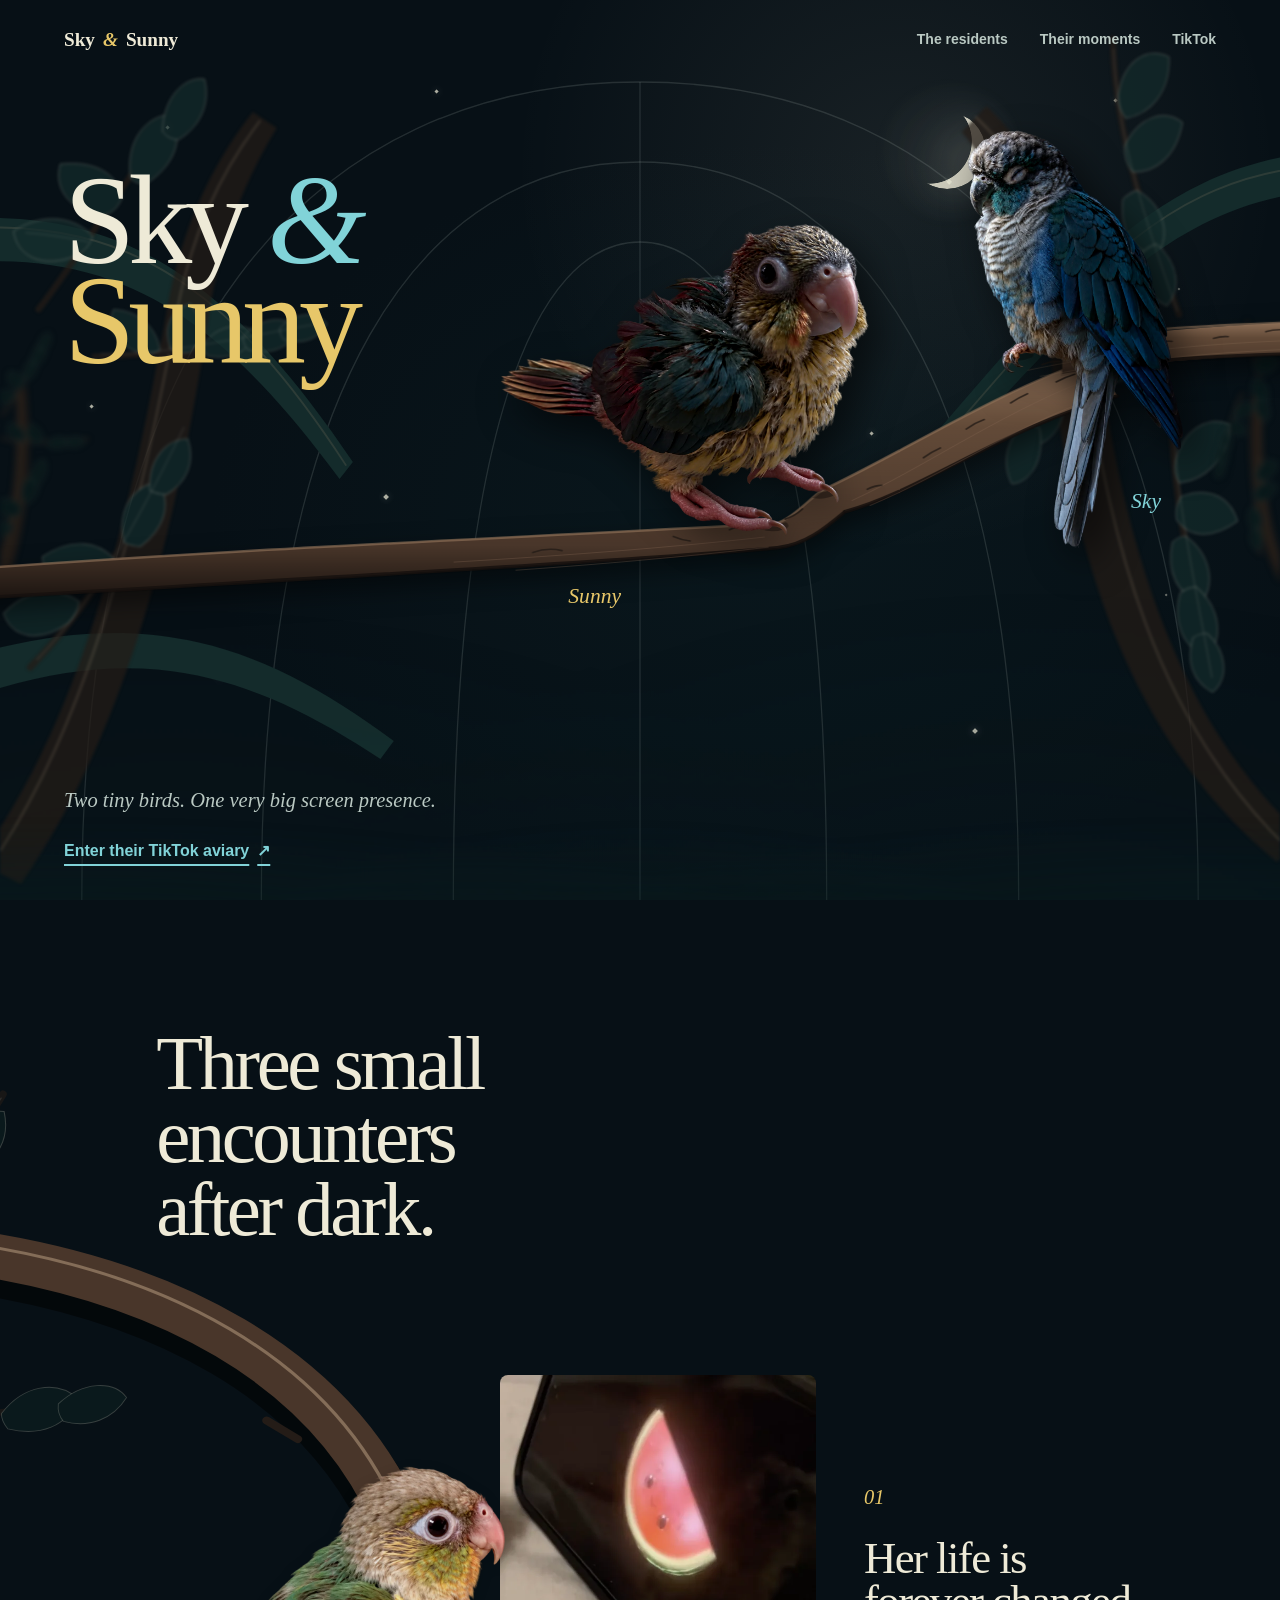
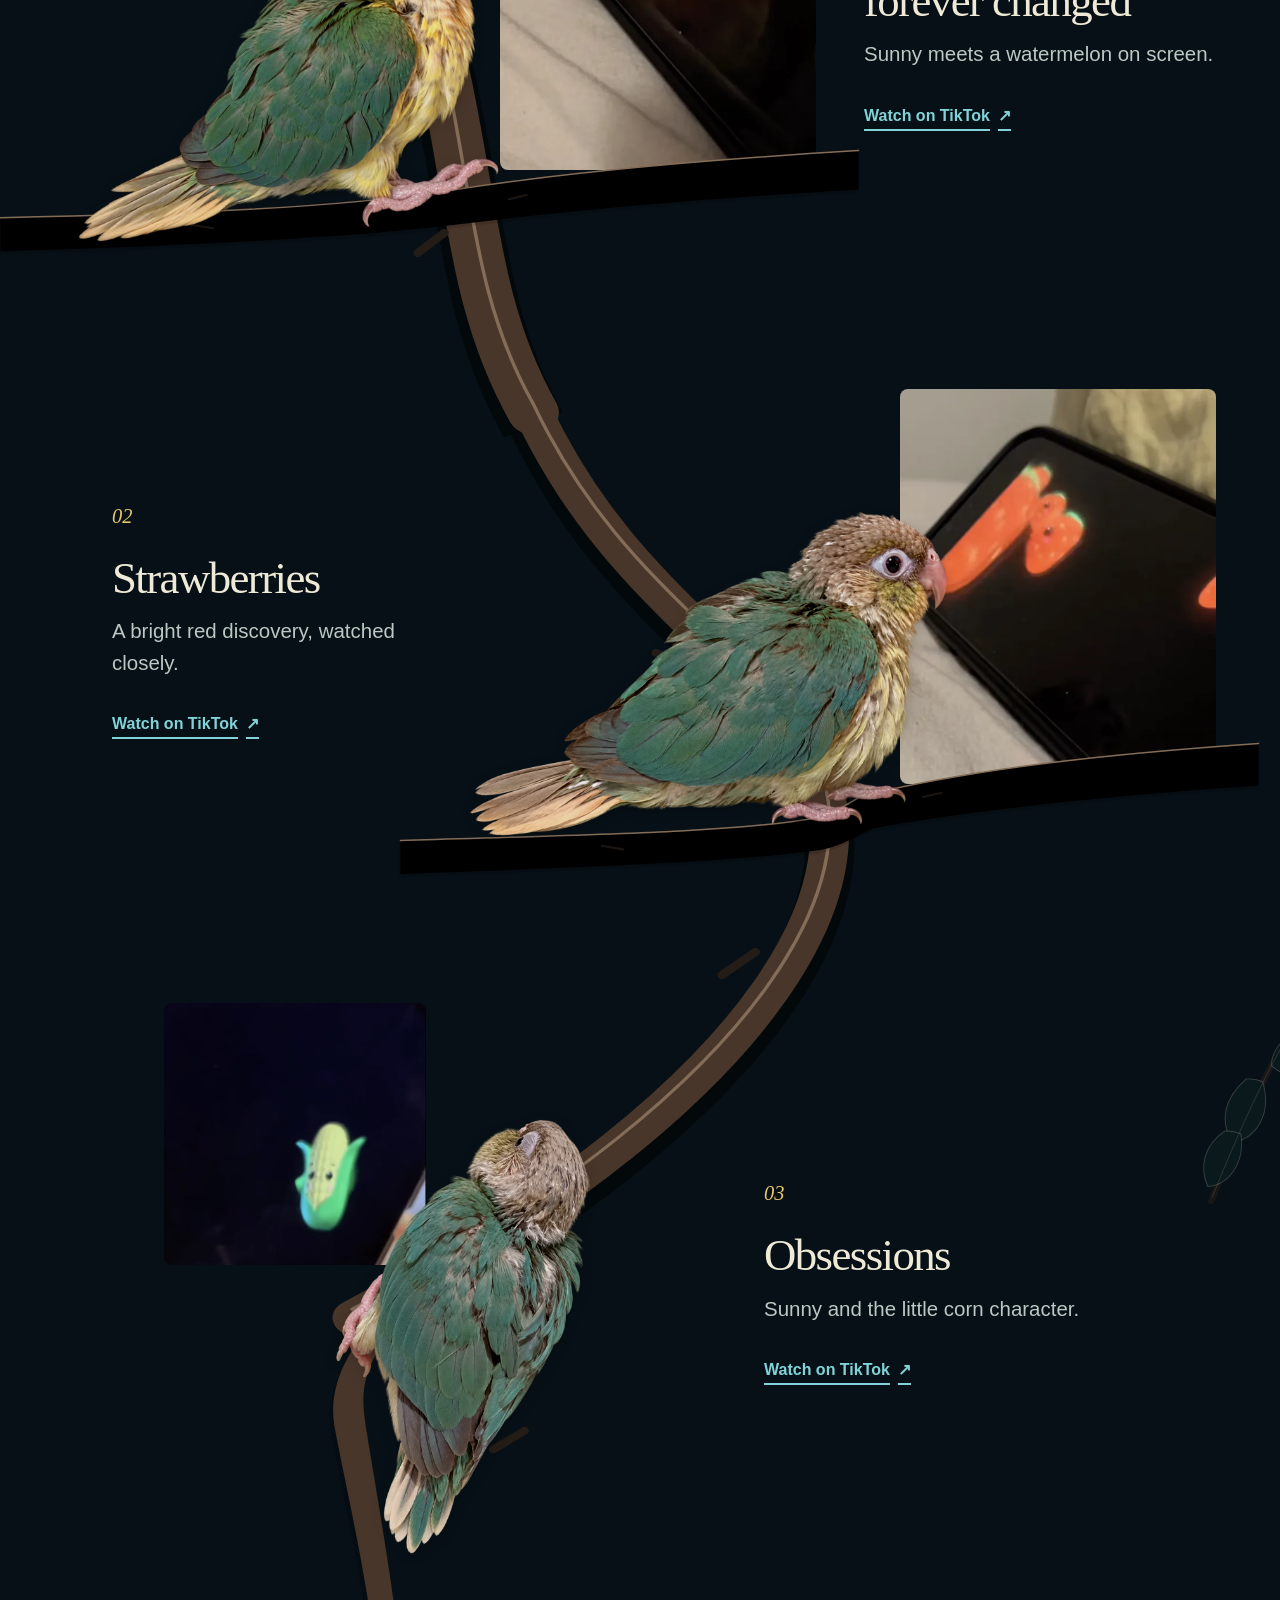
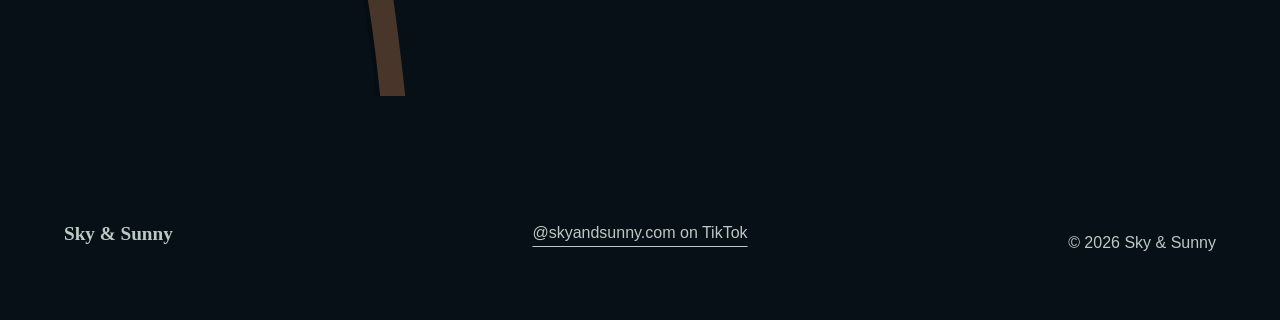
==== commit cd6734c0: "fix: refine hero branch depth and joins" ====
--- a/sandbox/night-aviary/index.html
+++ b/sandbox/night-aviary/index.html
@@ -60,7 +60,7 @@
 
     <section class="hero-habitat" id="top" aria-labelledby="hero-title">
       <div class="habitat-plane canopy-back" data-depth="-2" aria-hidden="true">
-        <div class="moon-disc"></div>
+        <div class="moon-halo"><div class="moon-disc"></div></div>
         <div class="star-field">
           <span class="star"></span><span class="star"></span><span class="star"></span>
           <span class="star"></span><span class="star"></span><span class="star"></span>
@@ -111,36 +111,67 @@
             <svg class="resident-support shared-perch" data-support-svg="sunny" viewBox="0 0 1366 1152" aria-hidden="true" focusable="false">
               <defs>
                 <clipPath id="sunny-support-clip" clipPathUnits="userSpaceOnUse"><path d="M-2200 1280C-1200 1200 -300 1160 980 1095C1040 1080 1100 1010 1150 975C1420 850 1850 620 2100 670C2300 760 2450 850 2600 926L2600 1010C2450 930 2300 840 2100 790C1850 760 1500 950 1230 1052C1160 1110 1090 1170 990 1180C300 1240 -900 1300 -2200 1380Z"></path></clipPath>
-                <clipPath id="sunny-wide-trim" clipPathUnits="userSpaceOnUse"><rect x="-3000" y="-1000" width="4260" height="4000"></rect></clipPath>
+                <clipPath id="sunny-wide-trim" clipPathUnits="userSpaceOnUse"><rect x="-3000" y="-1000" width="4230" height="4000"></rect></clipPath>
+                <linearGradient id="sunny-bark-gradient" x1="0" y1="1" x2="0" y2="0">
+                  <stop class="support-bark-shadow-stop" offset="0"></stop>
+                  <stop class="support-bark-base-stop" offset="0.24"></stop>
+                  <stop class="support-bark-mid-stop" offset="0.72"></stop>
+                  <stop class="support-bark-highlight-stop" offset="1"></stop>
+                </linearGradient>
               </defs>
               <path class="support-shadow support-wide" clip-path="url(#sunny-wide-trim)" transform="translate(-5 10)" d="M-2200 1280C-1200 1200 -300 1160 980 1095C1040 1080 1100 1010 1150 975C1420 850 1850 620 2100 670C2320 650 2580 640 2800 650C2580 690 2320 720 2100 740C1850 760 1500 950 1230 1052C1160 1110 1090 1170 990 1180C300 1240 -900 1300 -2200 1380Z"></path>
               <path class="support-shadow support-intermediate" transform="translate(-5 10)" d="M-2200 1280C-1200 1200 -300 1160 980 1095C1040 1080 1100 1010 1150 975C1420 850 1850 620 2100 670C2300 760 2450 850 2600 926C2740 920 2890 900 3000 900C2860 940 2720 980 2600 1010C2450 930 2300 840 2100 790C1850 760 1500 950 1230 1052C1160 1110 1090 1170 990 1180C300 1240 -900 1300 -2200 1380Z"></path>
               <path class="support-shadow support-connector support-connector-wide" transform="translate(-5 10)" d="M1150 975C1420 850 1780 620 2110 510L2200 640C1800 750 1500 980 1230 1052C1200 1060 1170 1020 1150 975Z"></path>
-              <path class="support-shadow support-connector support-connector-tablet" transform="translate(-5 10)" d="M1150 975C1260 910 1420 650 1600 520L1720 620C1530 700 1340 880 1230 1052C1200 1060 1170 1020 1150 975Z"></path>
-              <path class="support-wood support-wide" clip-path="url(#sunny-wide-trim)" data-shared-support="sunny" data-internal-terminal="2800,650" d="M-2200 1280C-1200 1200 -300 1160 980 1095C1040 1080 1100 1010 1150 975C1420 850 1850 620 2100 670C2320 650 2580 640 2800 650C2580 690 2320 720 2100 740C1850 760 1500 950 1230 1052C1160 1110 1090 1170 990 1180C300 1240 -900 1300 -2200 1380Z"></path>
-              <path class="support-wood support-intermediate" data-shared-support="sunny" data-internal-terminal="3000,900" d="M-2200 1280C-1200 1200 -300 1160 980 1095C1040 1080 1100 1010 1150 975C1420 850 1850 620 2100 670C2300 760 2450 850 2600 926C2740 920 2890 900 3000 900C2860 940 2720 980 2600 1010C2450 930 2300 840 2100 790C1850 760 1500 950 1230 1052C1160 1110 1090 1170 990 1180C300 1240 -900 1300 -2200 1380Z"></path>
-              <path class="support-wood support-connector support-connector-wide" data-shared-support="connector" d="M1150 975C1420 850 1780 620 2110 510L2200 640C1800 750 1500 980 1230 1052C1200 1060 1170 1020 1150 975Z"></path>
-              <path class="support-wood support-connector support-connector-tablet" data-shared-support="connector" d="M1150 975C1260 910 1420 650 1600 520L1720 620C1530 700 1340 880 1230 1052C1200 1060 1170 1020 1150 975Z"></path>
+              <path class="support-shadow support-connector support-connector-tablet" transform="translate(-5 10)" d="M1150 975C1260 910 1500 650 1750 520L1900 620C1700 700 1430 880 1230 1052C1200 1060 1170 1020 1150 975Z"></path>
+              <path class="support-unified-shadow support-unified-shadow-wide" transform="translate(-5 10)" d="M-2200 1280C-1200 1200 -300 1160 980 1095C1040 1080 1100 1010 1150 975C1420 850 1780 620 2110 510L2200 640C1800 750 1500 980 1230 1052C1160 1110 1090 1170 990 1180C300 1240 -900 1300 -2200 1380Z"></path>
+              <path class="support-unified-shadow support-unified-shadow-tablet" transform="translate(-5 10)" d="M-2200 1280C-1200 1200 -300 1160 980 1095C1040 1080 1100 1010 1150 975C1260 910 1500 650 1750 520L1900 620C1700 700 1430 880 1230 1052C1160 1110 1090 1170 990 1180C300 1240 -900 1300 -2200 1380Z"></path>
+              <path id="sunny-wide-wood" class="support-wood support-wide" clip-path="url(#sunny-wide-trim)" data-shared-support="sunny" data-internal-terminal="2800,650" d="M-2200 1280C-1200 1200 -300 1160 980 1095C1040 1080 1100 1010 1150 975C1420 850 1850 620 2100 670C2320 650 2580 640 2800 650C2580 690 2320 720 2100 740C1850 760 1500 950 1230 1052C1160 1110 1090 1170 990 1180C300 1240 -900 1300 -2200 1380Z"></path>
+              <path id="sunny-intermediate-wood" class="support-wood support-intermediate" data-shared-support="sunny" data-internal-terminal="3000,900" d="M-2200 1280C-1200 1200 -300 1160 980 1095C1040 1080 1100 1010 1150 975C1420 850 1850 620 2100 670C2300 760 2450 850 2600 926C2740 920 2890 900 3000 900C2860 940 2720 980 2600 1010C2450 930 2300 840 2100 790C1850 760 1500 950 1230 1052C1160 1110 1090 1170 990 1180C300 1240 -900 1300 -2200 1380Z"></path>
+              <path id="sunny-connector-wide-wood" class="support-wood support-connector support-connector-wide" data-shared-support="connector" d="M1150 975C1420 850 1780 620 2110 510L2200 640C1800 750 1500 980 1230 1052C1200 1060 1170 1020 1150 975Z"></path>
+              <path id="sunny-connector-tablet-wood" class="support-wood support-connector support-connector-tablet" data-shared-support="connector" d="M1150 975C1260 910 1500 650 1750 520L1900 620C1700 700 1430 880 1230 1052C1200 1060 1170 1020 1150 975Z"></path>
+              <path class="support-unified support-unified-wide" d="M-2200 1280C-1200 1200 -300 1160 980 1095C1040 1080 1100 1010 1150 975C1420 850 1780 620 2110 510L2200 640C1800 750 1500 980 1230 1052C1160 1110 1090 1170 990 1180C300 1240 -900 1300 -2200 1380Z"></path>
+              <path class="support-unified support-unified-tablet" d="M-2200 1280C-1200 1200 -300 1160 980 1095C1040 1080 1100 1010 1150 975C1260 910 1500 650 1750 520L1900 620C1700 700 1430 880 1230 1052C1160 1110 1090 1170 990 1180C300 1240 -900 1300 -2200 1380Z"></path>
+              <path class="support-surface-edge support-wide" clip-path="url(#sunny-wide-trim)" d="M-2200 1280C-1200 1200 -300 1160 980 1095C1040 1080 1100 1010 1150 975"></path>
+              <path class="support-surface-edge support-intermediate" d="M-2200 1280C-1200 1200 -300 1160 980 1095C1040 1080 1100 1010 1150 975C1420 850 1850 620 2100 670C2300 760 2450 850 2600 926C2740 920 2890 900 3000 900"></path>
+              <path class="support-surface-edge support-connector support-connector-wide" d="M1150 975C1420 850 1780 620 2110 510"></path>
+              <path class="support-surface-edge support-connector support-connector-tablet" d="M1150 975C1260 910 1500 650 1750 520"></path>
+              <path class="support-depth-edge support-wide" clip-path="url(#sunny-wide-trim)" d="M-2200 1380C-900 1300 300 1240 990 1180C1090 1170 1160 1110 1230 1052"></path>
+              <path class="support-depth-edge support-intermediate" d="M-2200 1380C-900 1300 300 1240 990 1180C1090 1170 1160 1110 1230 1052C1500 950 1850 760 2100 790C2300 840 2450 930 2600 1010C2720 980 2860 940 3000 900"></path>
+              <path class="support-depth-edge support-connector support-connector-wide" d="M1230 1052C1500 980 1800 750 2200 640"></path>
+              <path class="support-depth-edge support-connector support-connector-tablet" d="M1230 1052C1430 880 1700 700 1900 620"></path>
               <path class="support-boundary support-wide" clip-path="url(#sunny-wide-trim)" data-support-contour="sunny" data-support-bird=".resident-sunny .resident-cutout" data-support-anchors="980,1095;1150,975" d="M-2200 1280C-1200 1200 -300 1160 980 1095C1040 1080 1100 1010 1150 975C1420 850 1850 620 2100 670C2320 650 2580 640 2800 650"></path>
               <path class="support-boundary support-intermediate" data-support-contour="sunny" data-support-bird=".resident-sunny .resident-cutout" data-support-anchors="980,1095;1150,975" d="M-2200 1280C-1200 1200 -300 1160 980 1095C1040 1080 1100 1010 1150 975C1420 850 1850 620 2100 670C2300 760 2450 850 2600 926C2740 920 2890 900 3000 900"></path>
-              <path class="support-boundary support-connector support-connector-wide" d="M1150 975C1420 850 1780 620 2110 510"></path>
-              <path class="support-boundary support-connector support-connector-tablet" d="M1150 975C1260 910 1420 650 1600 520"></path>
               <path class="support-contact-shadow" clip-path="url(#sunny-support-clip)" d="M934 1103Q974 1119 1018 1101M1110 990Q1148 1002 1190 982"></path>
-              <path class="support-fissure sunny-support-fissure" clip-path="url(#sunny-wide-trim)" d="M620 1140L680 1156M1310 972L1362 958M1510 950L1560 936"></path>
-              <path class="support-fissure support-connector support-connector-wide" d="M1510 860L1570 825M1820 665L1880 632"></path>
-              <path class="support-fissure support-connector support-connector-tablet" d="M1218 785L1260 742M1270 590L1315 555"></path>
+              <path class="support-fissure sunny-support-fissure" clip-path="url(#sunny-wide-trim)" d="M120 1197Q172 1178 224 1190M620 1140Q650 1153 680 1156M820 1116Q852 1099 888 1106M1018 1078Q1052 1068 1080 1042"></path>
+              <path class="support-fissure support-connector support-connector-wide" d="M1310 972Q1336 958 1362 958M1510 860Q1540 838 1570 825M1662 758Q1692 736 1726 724M1820 665Q1850 645 1880 632M1982 590Q2012 574 2048 563"></path>
+              <path class="support-fissure support-connector support-connector-tablet" d="M1218 935Q1240 920 1268 900M1320 826Q1342 800 1366 774M1440 690Q1468 672 1492 651M1552 588Q1576 566 1604 552"></path>
+              <path class="support-grain support-wide" clip-path="url(#sunny-wide-trim)" d="M-160 1231C270 1206 650 1175 944 1142M60 1260C414 1235 710 1207 958 1178"></path>
+              <path class="support-grain support-connector support-connector-wide" d="M1256 1012C1500 900 1770 712 2074 590M1320 1030C1584 918 1818 758 2110 650"></path>
+              <path class="support-grain support-connector support-connector-tablet" d="M1248 1016C1360 900 1490 733 1648 600M1292 1030C1420 914 1542 784 1682 642"></path>
             </svg>
             <img class="resident-cutout" src="/assets/sunny-cutout.webp" width="1366" height="1152" alt="Sunny, a small green-and-yellow bird with a rosy tail and visible pink feet.">
             <figcaption>Sunny</figcaption>
           </figure>
           <figure class="resident resident-sky" data-face="sky">
             <svg class="resident-support" data-support-svg="sky" viewBox="0 0 1024 1536" aria-hidden="true" focusable="false">
-              <defs><clipPath id="sky-support-clip" clipPathUnits="userSpaceOnUse"><path d="M300 850C320 840 340 830 350 824C620 760 980 730 1450 710L1450 825C980 842 650 870 378 924C340 900 320 875 300 850Z"></path></clipPath></defs>
-              <path class="support-shadow" transform="translate(-5 10)" d="M300 850C320 840 340 830 350 824C620 760 980 730 1450 710L1450 825C980 842 650 870 378 924C340 900 320 875 300 850Z"></path>
-              <path class="support-wood" data-shared-support="sky" d="M300 850C320 840 340 830 350 824C620 760 980 730 1450 710L1450 825C980 842 650 870 378 924C340 900 320 875 300 850Z"></path>
+              <defs>
+                <clipPath id="sky-support-clip" clipPathUnits="userSpaceOnUse"><path d="M300 850C320 840 340 830 350 824C620 760 980 730 1450 710L1450 825C980 842 650 870 378 924C340 900 320 875 300 850Z"></path></clipPath>
+                <clipPath id="sky-painted-trim" clipPathUnits="userSpaceOnUse"><rect x="510" y="600" width="1032" height="430"></rect></clipPath>
+                <linearGradient id="sky-bark-gradient" x1="0" y1="1" x2="0" y2="0">
+                  <stop class="support-bark-shadow-stop" offset="0"></stop>
+                  <stop class="support-bark-base-stop" offset="0.24"></stop>
+                  <stop class="support-bark-mid-stop" offset="0.72"></stop>
+                  <stop class="support-bark-highlight-stop" offset="1"></stop>
+                </linearGradient>
+              </defs>
+              <path class="support-shadow" clip-path="url(#sky-painted-trim)" transform="translate(-5 10)" d="M300 850C320 840 340 830 350 824C620 760 980 730 1450 710L1450 825C980 842 650 870 378 924C340 900 320 875 300 850Z"></path>
+              <path id="sky-support-wood" class="support-wood" clip-path="url(#sky-painted-trim)" data-shared-support="sky" d="M300 850C320 840 340 830 350 824C620 760 980 730 1450 710L1450 825C980 842 650 870 378 924C340 900 320 875 300 850Z"></path>
+              <path class="support-surface-edge" d="M650 758C820 738 1080 722 1450 710"></path>
+              <path class="support-depth-edge" d="M650 870C840 850 1090 834 1450 825"></path>
               <path class="support-boundary" data-support-contour="sky" data-support-bird=".resident-sky .resident-cutout" data-support-anchors="350,824" d="M300 850C320 840 340 830 350 824C620 760 980 730 1450 710"></path>
               <path class="support-contact-shadow" clip-path="url(#sky-support-clip)" d="M302 835Q346 852 394 832"></path>
-              <path class="support-fissure" d="M-30 1008L34 1004M650 820L716 808M1060 772L1114 766"></path>
+              <path class="support-fissure" d="M436 868Q468 854 502 856M650 820Q682 806 716 808M842 792Q876 780 910 783M1060 772Q1088 764 1114 766M1250 748Q1282 738 1318 741"></path>
+              <path class="support-grain" d="M386 888C674 826 1014 790 1390 778M430 910C740 852 1048 822 1382 810"></path>
             </svg>
             <img class="resident-cutout" src="/assets/sky-cutout.webp" width="1024" height="1536" alt="Sky, a turquoise-and-grey bird ready to settle on the shared branch.">
             <figcaption>Sky</figcaption>
@@ -198,12 +229,12 @@
       <svg class="habitat-branch" viewBox="0 0 1440 2720" preserveAspectRatio="none" aria-hidden="true" focusable="false">
         <path class="branch-shadow segment-one" d="M-80 92C180 124 384 246 456 470C538 724 512 902 600 1080"></path>
         <path class="branch-shadow segment-two" d="M600 1080C690 1298 820 1370 904 1510C996 1664 884 1948 396 2248"></path>
-        <path class="branch-shadow branch-fill-shadow segment-three" transform="translate(-4 10)" d="M396 2232L402 2263C388 2288 370 2324 376 2370C390 2460 420 2590 430 2753L460 2772C448 2600 420 2440 410 2360C404 2310 418 2280 430 2255L425 2240Z"></path>
+        <path class="branch-shadow branch-fill-shadow segment-three" transform="translate(-4 10)" d="M396 2232L402 2263C388 2288 370 2324 376 2370C390 2460 420 2590 430 2753L460 2772C448 2600 420 2440 410 2360C404 2310 421 2280 438 2255L433 2238Z"></path>
         <path class="branch-main segment-one" d="M-80 76C180 108 384 230 456 454C538 708 512 886 600 1064"></path>
         <path class="branch-main segment-two" data-support-body="obsessions" d="M600 1064C690 1282 820 1354 904 1494C996 1648 884 1932 396 2232"></path>
-        <path class="branch-main segment-three" d="M396 2232L402 2263C388 2288 370 2324 376 2370C390 2460 420 2590 430 2753L460 2772C448 2600 420 2440 410 2360C404 2310 418 2280 430 2255L425 2240Z"></path>
+        <path class="branch-main segment-three" d="M396 2232L402 2263C388 2288 370 2324 376 2370C390 2460 420 2590 430 2753L460 2772C448 2600 420 2440 410 2360C404 2310 421 2280 438 2255L433 2238Z"></path>
         <path class="branch-edge" d="M-80 65C180 97 384 219 456 443C538 697 512 875 600 1053C690 1271 820 1343 904 1483C996 1637 884 1921 396 2221"></path>
-        <path class="support-boundary desktop-contact-boundary" data-support-contour="obsessions" data-support-bird=".moment-obsessions .moment-bird" data-support-owner=".branch-main.segment-three" data-support-anchors="205,800" data-continuous-main="true" d="M396 2232L402 2263"></path>
+        <path class="support-boundary desktop-contact-boundary" data-support-contour="obsessions" data-support-bird=".moment-obsessions .moment-bird" data-support-owner=".branch-main.segment-three" data-support-anchors="205,800" data-continuous-main="true" d="M350 2218L396 2232L402 2263L460 2282"></path>
         <path class="branch-mark" d="M300 300L335 324M500 832L470 858M738 1374L774 1392M850 1760L812 1790M590 2378L555 2402"></path>
       </svg>
 
--- a/styles.css
+++ b/styles.css
@@ -9,8 +9,15 @@
   --color-sunny: #e7c769;
   --color-sky: #81d3d8;
   --color-bark: #49362a;
+  --color-bark-mid: #624a38;
+  --color-bark-highlight: #90725a;
   --color-bark-dark: #241c17;
+  --color-bark-shadow: #17110e;
   --color-bark-edge: #846d58;
+  --color-hero-haze-moon: rgba(238, 234, 215, 0.075);
+  --color-hero-haze-canopy: rgba(20, 56, 59, 0.18);
+  --color-hero-haze-foreground: rgba(8, 30, 31, 0.78);
+  --color-star-halo: rgba(238, 234, 215, 0.3);
   --color-rib: rgba(186, 201, 195, 0.16);
   --color-star: rgba(238, 234, 215, 0.72);
   --color-moon-edge: rgba(238, 234, 215, 0.34);
@@ -55,7 +62,14 @@
   --focus-width: 0.2rem;
   --focus-offset: 0.3rem;
   --shadow-contact: 0 0.1875rem 0.375rem var(--color-contact-shadow);
-  --shadow-subject-ambient: 0.7rem 0.85rem 1rem rgba(0, 0, 0, 0.52);
+  --shadow-subject-ambient: 0.8rem 0.95rem 1.15rem rgba(0, 0, 0, 0.58);
+  --shadow-support-depth: 0 0.7rem 0.8rem rgba(0, 0, 0, 0.5);
+  --shadow-moon-halo: 0 0 1.25rem rgba(238, 234, 215, 0.42);
+  --blur-distant: 0.1rem;
+  --blur-foreground: 0.2rem;
+  --blur-star: 0.025rem;
+  --hero-wide-inset: 7.75rem;
+  --hero-wide-moon-left: 70%;
   --layer-back: 1;
   --layer-middle: 2;
   --layer-content: 3;
@@ -252,8 +266,8 @@
   min-height: max(50rem, 100svh);
   overflow: hidden;
   background:
-    radial-gradient(circle at 70% 19%, rgba(238, 234, 215, 0.055), transparent 24rem),
-    radial-gradient(ellipse at 60% 58%, rgba(20, 56, 59, 0.12), transparent 35rem),
+    radial-gradient(circle at 70% 19%, var(--color-hero-haze-moon), transparent 24rem),
+    radial-gradient(ellipse at 60% 58%, var(--color-hero-haze-canopy), transparent 35rem),
     var(--color-canvas);
 }
 
@@ -277,17 +291,30 @@
   z-index: var(--layer-back);
 }
 
-.moon-disc {
+.moon-halo {
   position: absolute;
   top: calc(var(--header-height) + var(--space-6));
   left: 74%;
   width: clamp(4.5rem, 6vw, 6rem);
   aspect-ratio: 1;
+  filter: drop-shadow(var(--shadow-moon-halo));
+  opacity: 0.84;
+  transform: translateX(-50%);
+}
+
+.moon-halo::before {
+  position: absolute;
+  inset: -55%;
+  border-radius: 50%;
+  background: radial-gradient(circle, var(--color-hero-haze-moon), transparent 68%);
+  content: "";
+}
+
+.moon-disc {
+  position: absolute;
+  inset: 0;
   border-radius: 50%;
   background: var(--color-moon);
-  filter: drop-shadow(0 0 0.7rem rgba(238, 234, 215, 0.26));
-  opacity: 0.78;
-  transform: translateX(-50%);
   -webkit-mask: radial-gradient(circle at 27% 38%, transparent 0 57%, black 58%);
   mask: radial-gradient(circle at 27% 38%, transparent 0 57%, black 58%);
 }
@@ -302,6 +329,8 @@
   width: 0.2rem;
   aspect-ratio: 1;
   background: var(--color-star);
+  box-shadow: 0 0 0.45rem var(--color-star-halo);
+  filter: blur(var(--blur-star));
   transform: rotate(45deg);
 }
 
@@ -350,6 +379,17 @@
   z-index: var(--layer-middle);
 }
 
+.canopy-back::after {
+  position: absolute;
+  inset: 43% -5% -10%;
+  background:
+    radial-gradient(ellipse at 17% 100%, var(--color-hero-haze-canopy), transparent 46%),
+    radial-gradient(ellipse at 78% 100%, var(--color-hero-haze-canopy), transparent 48%);
+  content: "";
+  filter: blur(var(--blur-distant));
+  opacity: 0.72;
+}
+
 .middle-foliage,
 .front-foliage {
   position: absolute;
@@ -359,6 +399,8 @@
 
 .middle-foliage {
   width: min(42vw, 36rem);
+  filter: blur(var(--blur-distant));
+  opacity: 0.72;
 }
 
 .foliage-left,
@@ -509,7 +551,7 @@
   z-index: var(--layer-middle);
   width: 100%;
   height: 100%;
-  filter: drop-shadow(0 0.65rem 0.65rem rgba(0, 0, 0, 0.46));
+  filter: drop-shadow(var(--shadow-support-depth));
 }
 
 .support-shadow {
@@ -517,9 +559,35 @@
   opacity: 0.72;
 }
 
-.support-wood {
-  fill: var(--color-bark);
-}
+.resident-sunny .support-wood {
+  fill: url(#sunny-bark-gradient);
+}
+
+.resident-sky .support-wood {
+  fill: url(#sky-bark-gradient);
+}
+
+.resident-sunny .support-unified {
+  fill: url(#sunny-bark-gradient);
+}
+
+.support-unified-tablet {
+  display: none;
+}
+
+.support-unified-shadow {
+  fill: var(--color-contact-shadow);
+  opacity: 0.72;
+}
+
+.support-unified-shadow-tablet {
+  display: none;
+}
+
+.support-bark-shadow-stop { stop-color: var(--color-bark-shadow); }
+.support-bark-base-stop { stop-color: var(--color-bark); }
+.support-bark-mid-stop { stop-color: var(--color-bark-mid); }
+.support-bark-highlight-stop { stop-color: var(--color-bark-highlight); }
 
 .support-intermediate {
   display: none;
@@ -538,18 +606,57 @@
   vector-effect: non-scaling-stroke;
 }
 
+.desktop-contact-boundary {
+  stroke: none;
+}
+
+.resident-support .support-boundary[data-support-contour] {
+  stroke: none;
+}
+
+.support-surface-edge,
+.support-depth-edge {
+  fill: none;
+  stroke-linecap: round;
+  stroke-linejoin: round;
+  vector-effect: non-scaling-stroke;
+}
+
+.support-surface-edge {
+  stroke: var(--color-bark-highlight);
+  stroke-opacity: 0.64;
+  stroke-width: 2.5;
+}
+
+.support-depth-edge {
+  stroke: var(--color-bark-shadow);
+  stroke-opacity: 0.86;
+  stroke-width: 3.5;
+}
+
 .support-contact-shadow {
   fill: none;
   stroke: var(--color-subject-contact-shadow);
   stroke-linecap: round;
   stroke-width: 22;
+  filter: blur(0.09rem);
 }
 
 .support-fissure {
   fill: none;
   stroke: var(--color-bark-dark);
   stroke-linecap: round;
-  stroke-width: 7;
+  stroke-linejoin: round;
+  stroke-opacity: 0.8;
+  stroke-width: 6;
+}
+
+.support-grain {
+  fill: none;
+  stroke: var(--color-bark-highlight);
+  stroke-linecap: round;
+  stroke-opacity: 0.34;
+  stroke-width: 3;
 }
 
 .branch-main,
@@ -630,8 +737,22 @@
 
 .front-foliage {
   width: min(12vw, 11rem);
-  filter: blur(0.5px);
-  opacity: 0.96;
+  filter: blur(var(--blur-foreground));
+  opacity: 0.9;
+}
+
+.canopy-foreground::after {
+  position: absolute;
+  right: -8%;
+  bottom: -14%;
+  left: -8%;
+  height: 36%;
+  background:
+    radial-gradient(ellipse at 12% 92%, var(--color-hero-haze-foreground), transparent 43%),
+    radial-gradient(ellipse at 50% 115%, var(--color-hero-haze-foreground), transparent 48%),
+    radial-gradient(ellipse at 89% 95%, var(--color-hero-haze-foreground), transparent 44%);
+  content: "";
+  filter: blur(var(--blur-foreground));
 }
 
 .branch-front {
@@ -1002,6 +1123,28 @@
   .support-connector-tablet {
     display: block;
   }
+
+  .support-unified-wide {
+    display: none;
+  }
+
+  .support-unified-tablet {
+    display: block;
+  }
+
+  .support-unified-shadow-wide {
+    display: none;
+  }
+
+  .support-unified-shadow-tablet {
+    display: block;
+  }
+}
+
+@media (min-width: 52.0625rem) {
+  .resident-sunny .support-shadow {
+    display: none;
+  }
 }
 
 @media (min-width: 90.0625rem) {
@@ -1011,16 +1154,16 @@
   }
 
   .site-nav {
-    padding-inline: 7.75rem;
+    padding-inline: var(--hero-wide-inset);
   }
 
   .hero-title-block,
   .hero-note {
-    left: 7.75rem;
-  }
-
-  .moon-disc {
-    left: 70%;
+    left: var(--hero-wide-inset);
+  }
+
+  .moon-halo {
+    left: var(--hero-wide-moon-left);
   }
 }
 
@@ -1075,7 +1218,7 @@
     min-height: max(43rem, 100svh);
   }
 
-  .moon-disc {
+  .moon-halo {
     top: calc(var(--header-height) + var(--space-5));
     right: var(--gutter);
     left: auto;
@@ -1113,6 +1256,14 @@
   }
 
   .support-connector {
+    display: none;
+  }
+
+  .support-unified {
+    display: none;
+  }
+
+  .support-unified-shadow {
     display: none;
   }
 
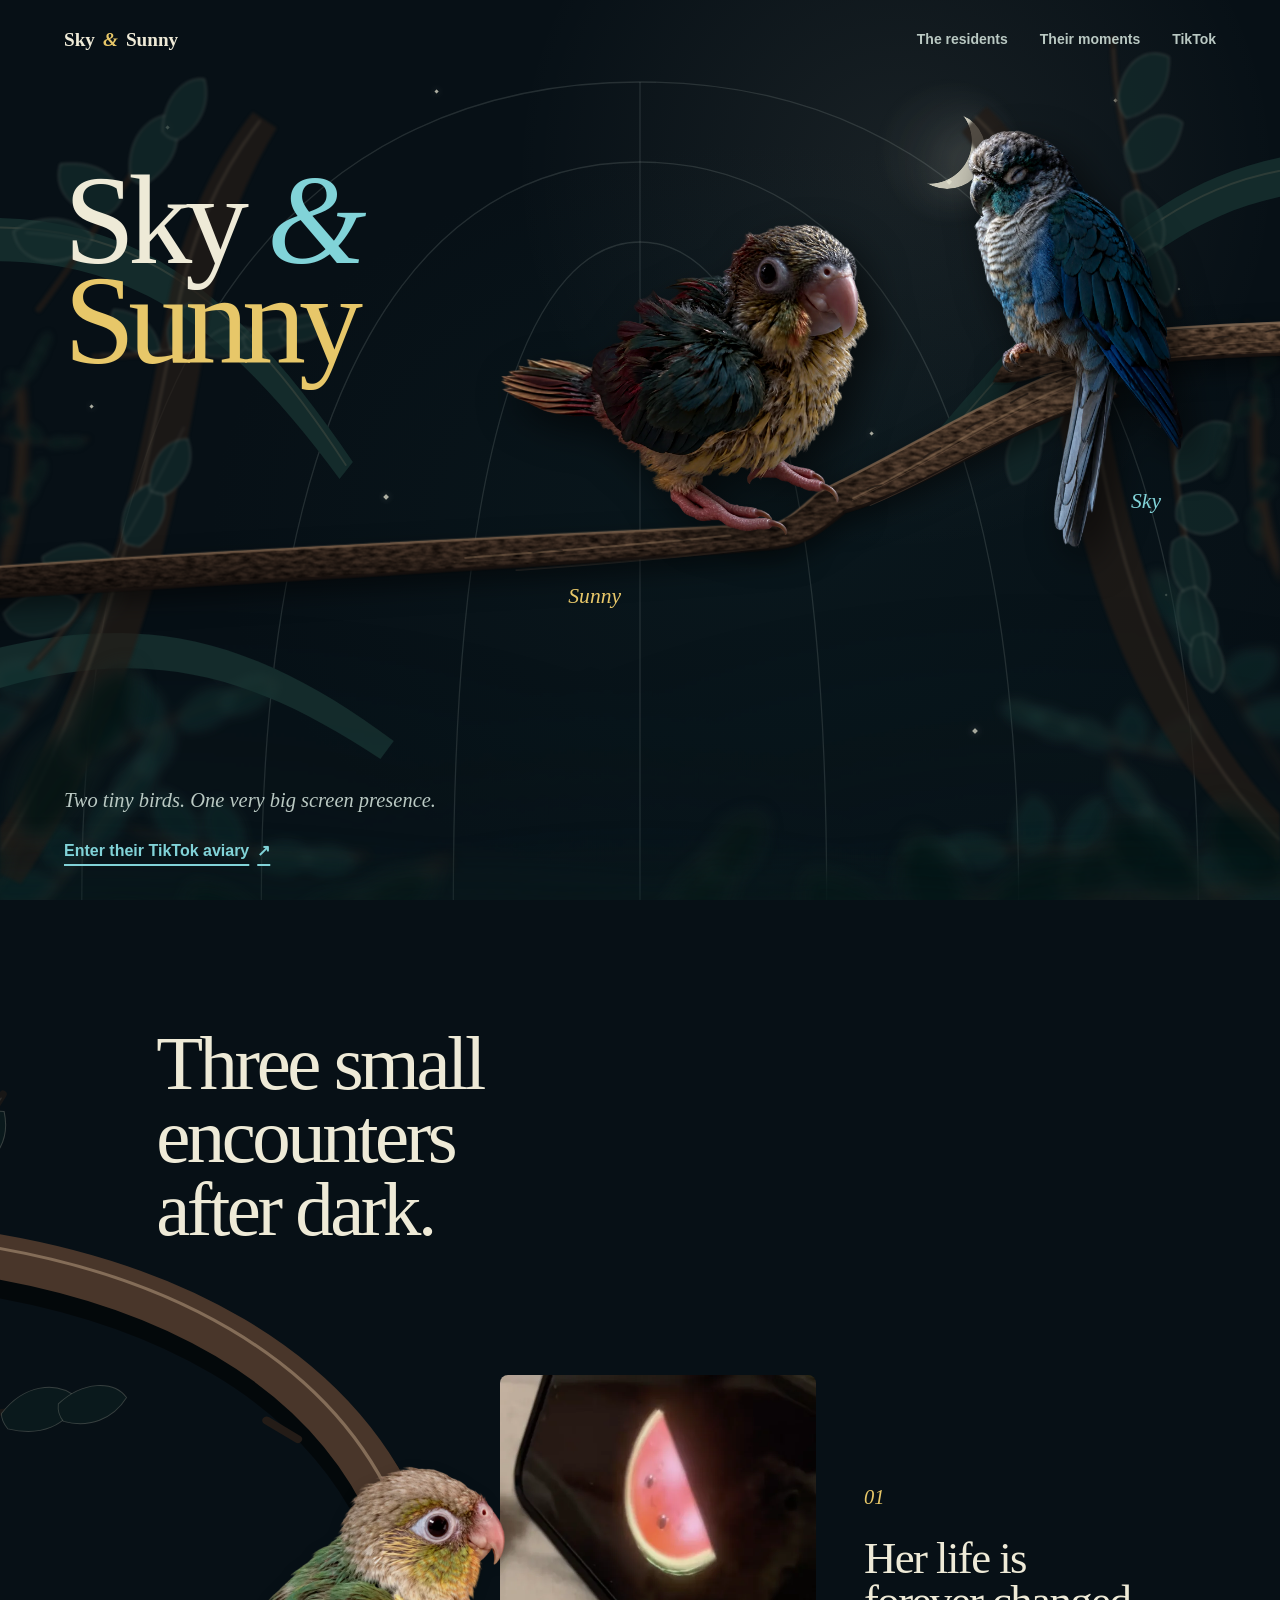
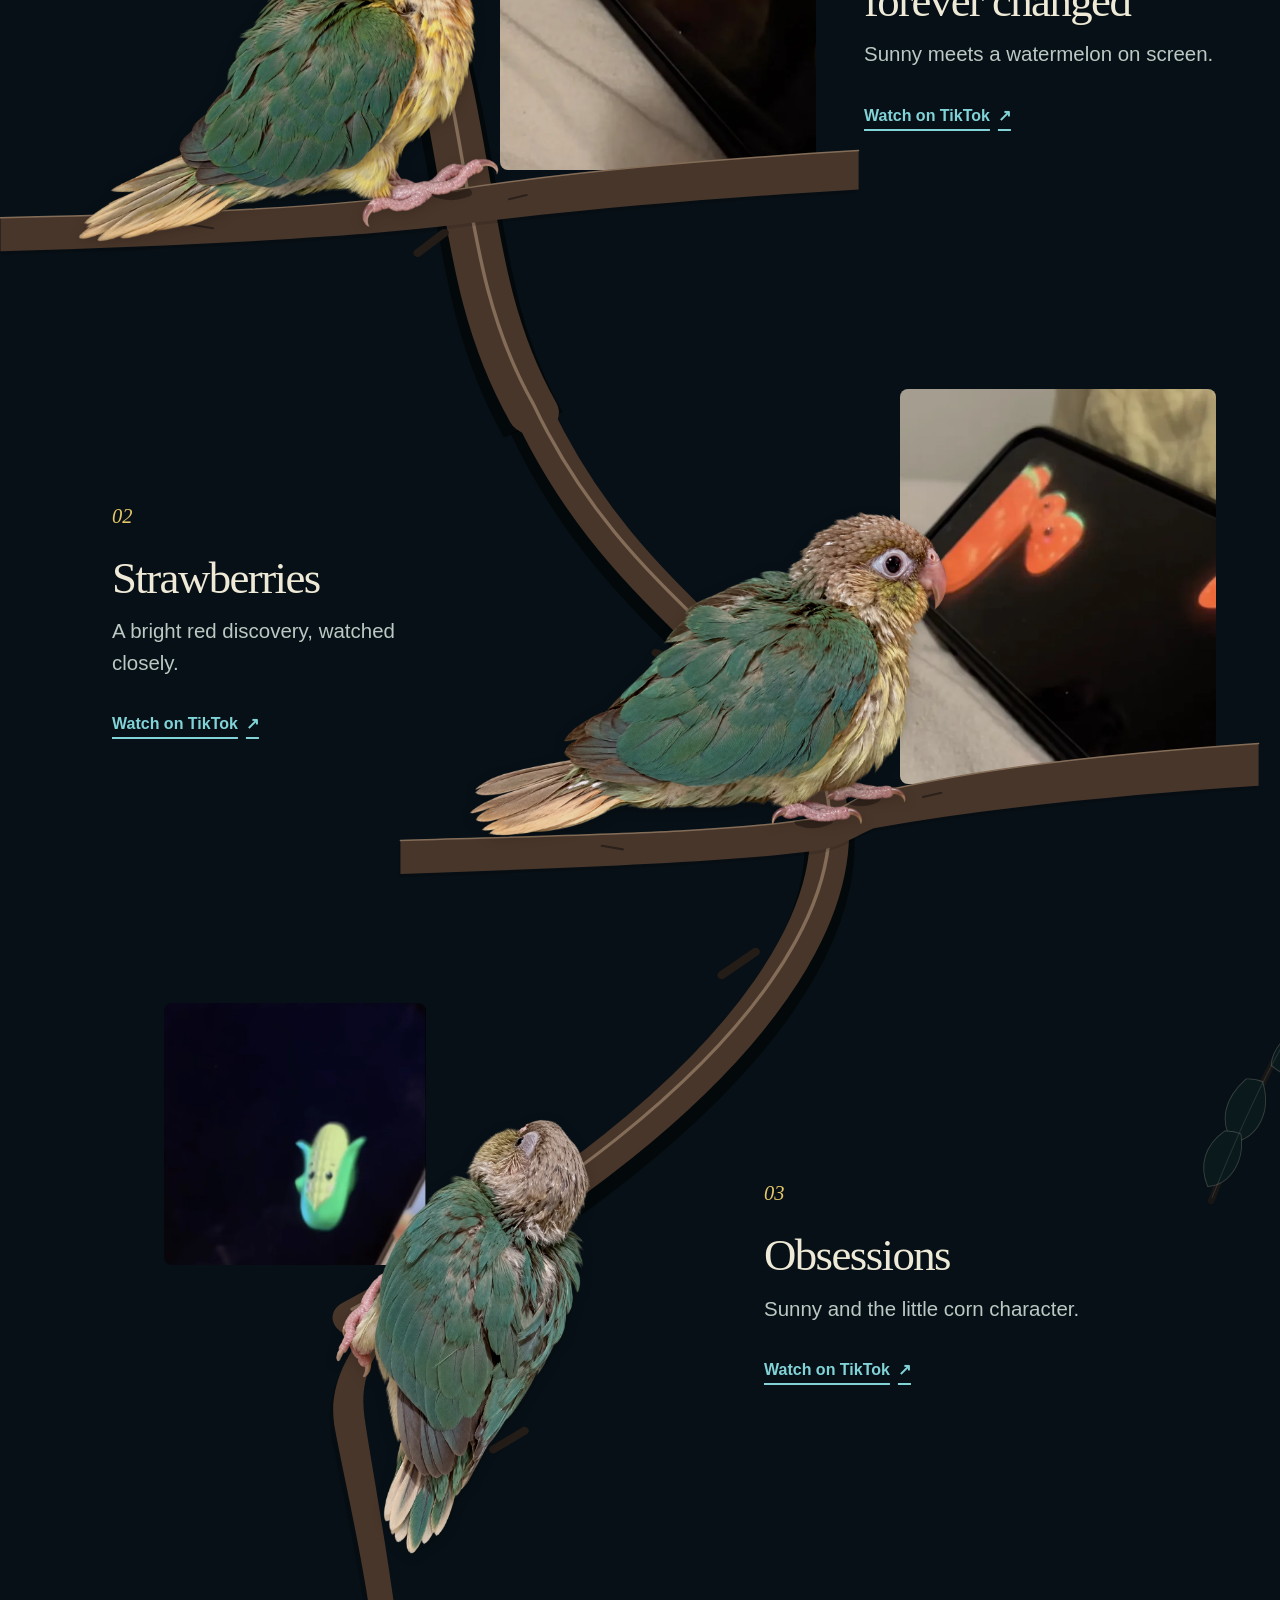
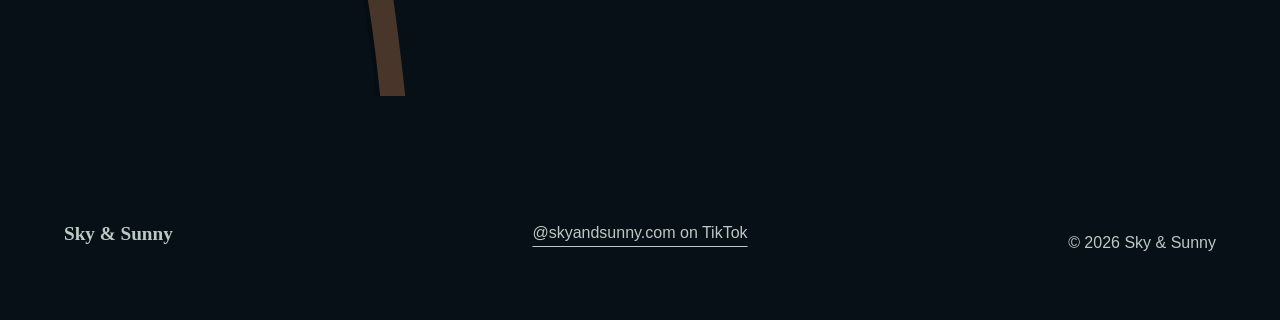
==== commit 0d10894e: "fix: deepen aviary bark and painted contact" ====
--- a/sandbox/night-aviary/index.html
+++ b/sandbox/night-aviary/index.html
@@ -79,6 +79,22 @@
           <path class="back-branch" d="M-88 672C142 596 285 637 443 741L428 759C272 667 137 632 -88 716Z"></path>
           <path class="back-branch-light" d="M-32 228C146 220 261 290 389 465M1478 166C1295 181 1208 292 1040 462"></path>
         </svg>
+        <svg class="distant-undergrowth distant-undergrowth-left" viewBox="0 0 520 900" focusable="false">
+          <g>
+            <use href="#leaf-spray-c" x="-78" y="286" width="344" height="270" transform="rotate(-23 94 421)"></use>
+            <use href="#leaf-spray-a" x="104" y="398" width="318" height="252" transform="rotate(17 263 524)"></use>
+            <use href="#leaf-spray-b" x="-35" y="535" width="374" height="292" transform="rotate(-13 152 681)"></use>
+            <use href="#leaf-spray-c" x="235" y="558" width="330" height="258" transform="rotate(39 400 687)"></use>
+          </g>
+        </svg>
+        <svg class="distant-undergrowth distant-undergrowth-right" viewBox="0 0 520 900" focusable="false">
+          <g>
+            <use href="#leaf-spray-a" x="-56" y="322" width="330" height="258" transform="rotate(-19 109 451)"></use>
+            <use href="#leaf-spray-b" x="128" y="414" width="300" height="238" transform="rotate(24 278 533)"></use>
+            <use href="#leaf-spray-c" x="-42" y="558" width="370" height="288" transform="rotate(-17 143 702)"></use>
+            <use href="#leaf-spray-a" x="244" y="584" width="316" height="248" transform="rotate(37 402 708)"></use>
+          </g>
+        </svg>
       </div>
 
       <div class="habitat-plane canopy-middle" data-depth="2" aria-hidden="true">
@@ -118,6 +134,12 @@
                   <stop class="support-bark-mid-stop" offset="0.72"></stop>
                   <stop class="support-bark-highlight-stop" offset="1"></stop>
                 </linearGradient>
+                <filter id="sunny-bark-relief" x="-8%" y="-12%" width="116%" height="124%" color-interpolation-filters="sRGB">
+                  <feTurbulence type="fractalNoise" baseFrequency="0.025 0.075" numOctaves="4" seed="19" result="bark-noise"></feTurbulence>
+                  <feDisplacementMap in="SourceGraphic" in2="bark-noise" scale="5" xChannelSelector="R" yChannelSelector="B" result="bark-edge"></feDisplacementMap>
+                  <feColorMatrix in="bark-noise" type="matrix" values="0 0 0 0 .12 0 0 0 0 .08 0 0 0 0 .05 1.7 0 0 0 -.45" result="bark-tone"></feColorMatrix>
+                  <feComposite in="bark-tone" in2="bark-edge" operator="in"></feComposite>
+                </filter>
               </defs>
               <path class="support-shadow support-wide" clip-path="url(#sunny-wide-trim)" transform="translate(-5 10)" d="M-2200 1280C-1200 1200 -300 1160 980 1095C1040 1080 1100 1010 1150 975C1420 850 1850 620 2100 670C2320 650 2580 640 2800 650C2580 690 2320 720 2100 740C1850 760 1500 950 1230 1052C1160 1110 1090 1170 990 1180C300 1240 -900 1300 -2200 1380Z"></path>
               <path class="support-shadow support-intermediate" transform="translate(-5 10)" d="M-2200 1280C-1200 1200 -300 1160 980 1095C1040 1080 1100 1010 1150 975C1420 850 1850 620 2100 670C2300 760 2450 850 2600 926C2740 920 2890 900 3000 900C2860 940 2720 980 2600 1010C2450 930 2300 840 2100 790C1850 760 1500 950 1230 1052C1160 1110 1090 1170 990 1180C300 1240 -900 1300 -2200 1380Z"></path>
@@ -129,8 +151,14 @@
               <path id="sunny-intermediate-wood" class="support-wood support-intermediate" data-shared-support="sunny" data-internal-terminal="3000,900" d="M-2200 1280C-1200 1200 -300 1160 980 1095C1040 1080 1100 1010 1150 975C1420 850 1850 620 2100 670C2300 760 2450 850 2600 926C2740 920 2890 900 3000 900C2860 940 2720 980 2600 1010C2450 930 2300 840 2100 790C1850 760 1500 950 1230 1052C1160 1110 1090 1170 990 1180C300 1240 -900 1300 -2200 1380Z"></path>
               <path id="sunny-connector-wide-wood" class="support-wood support-connector support-connector-wide" data-shared-support="connector" d="M1150 975C1420 850 1780 620 2110 510L2200 640C1800 750 1500 980 1230 1052C1200 1060 1170 1020 1150 975Z"></path>
               <path id="sunny-connector-tablet-wood" class="support-wood support-connector support-connector-tablet" data-shared-support="connector" d="M1150 975C1260 910 1500 650 1750 520L1900 620C1700 700 1430 880 1230 1052C1200 1060 1170 1020 1150 975Z"></path>
-              <path class="support-unified support-unified-wide" d="M-2200 1280C-1200 1200 -300 1160 980 1095C1040 1080 1100 1010 1150 975C1420 850 1780 620 2110 510L2200 640C1800 750 1500 980 1230 1052C1160 1110 1090 1170 990 1180C300 1240 -900 1300 -2200 1380Z"></path>
-              <path class="support-unified support-unified-tablet" d="M-2200 1280C-1200 1200 -300 1160 980 1095C1040 1080 1100 1010 1150 975C1260 910 1500 650 1750 520L1900 620C1700 700 1430 880 1230 1052C1160 1110 1090 1170 990 1180C300 1240 -900 1300 -2200 1380Z"></path>
+              <path id="sunny-unified-wide" class="support-unified support-unified-wide" d="M-2200 1280C-1200 1200 -300 1160 980 1095C1040 1080 1100 1010 1150 975C1420 850 1780 620 2110 510L2200 640C1800 750 1500 980 1230 1052C1160 1110 1090 1170 990 1180C300 1240 -900 1300 -2200 1380Z"></path>
+              <path id="sunny-unified-tablet" class="support-unified support-unified-tablet" d="M-2200 1280C-1200 1200 -300 1160 980 1095C1040 1080 1100 1010 1150 975C1260 910 1500 650 1750 520L1900 620C1700 700 1430 880 1230 1052C1160 1110 1090 1170 990 1180C300 1240 -900 1300 -2200 1380Z"></path>
+              <use class="support-bark-texture support-bark-texture-unified support-unified-wide" href="#sunny-unified-wide"></use>
+              <use class="support-bark-texture support-bark-texture-unified support-unified-tablet" href="#sunny-unified-tablet"></use>
+              <use class="support-bark-texture support-bark-texture-mobile support-wide" href="#sunny-wide-wood"></use>
+              <use class="support-bark-texture support-bark-texture-mobile support-intermediate" href="#sunny-intermediate-wood"></use>
+              <path class="support-irregular-highlight support-wide" d="M-120 1216C202 1191 522 1167 822 1136M1260 1004C1498 889 1770 700 2054 590"></path>
+              <path class="support-irregular-highlight support-intermediate" d="M-120 1216C202 1191 522 1167 822 1136M1252 1003C1474 841 1665 700 1874 606"></path>
               <path class="support-surface-edge support-wide" clip-path="url(#sunny-wide-trim)" d="M-2200 1280C-1200 1200 -300 1160 980 1095C1040 1080 1100 1010 1150 975"></path>
               <path class="support-surface-edge support-intermediate" d="M-2200 1280C-1200 1200 -300 1160 980 1095C1040 1080 1100 1010 1150 975C1420 850 1850 620 2100 670C2300 760 2450 850 2600 926C2740 920 2890 900 3000 900"></path>
               <path class="support-surface-edge support-connector support-connector-wide" d="M1150 975C1420 850 1780 620 2110 510"></path>
@@ -163,10 +191,21 @@
                   <stop class="support-bark-mid-stop" offset="0.72"></stop>
                   <stop class="support-bark-highlight-stop" offset="1"></stop>
                 </linearGradient>
+                <filter id="sky-bark-relief" x="-8%" y="-12%" width="116%" height="124%" color-interpolation-filters="sRGB">
+                  <feTurbulence type="fractalNoise" baseFrequency="0.028 0.08" numOctaves="4" seed="31" result="bark-noise"></feTurbulence>
+                  <feDisplacementMap in="SourceGraphic" in2="bark-noise" scale="5" xChannelSelector="R" yChannelSelector="B" result="bark-edge"></feDisplacementMap>
+                  <feColorMatrix in="bark-noise" type="matrix" values="0 0 0 0 .12 0 0 0 0 .08 0 0 0 0 .05 1.7 0 0 0 -.45" result="bark-tone"></feColorMatrix>
+                  <feComposite in="bark-tone" in2="bark-edge" operator="in"></feComposite>
+                </filter>
               </defs>
+              <path class="support-shadow" transform="translate(-5 10)" d="M258 930C278 882 314 840 350 824C404 811 466 804 526 794L526 882C468 895 421 909 378 924C332 933 292 935 258 930Z"></path>
               <path class="support-shadow" clip-path="url(#sky-painted-trim)" transform="translate(-5 10)" d="M300 850C320 840 340 830 350 824C620 760 980 730 1450 710L1450 825C980 842 650 870 378 924C340 900 320 875 300 850Z"></path>
+              <path id="sky-contact-saddle" class="support-wood support-contact-saddle" d="M258 930C278 882 314 840 350 824C404 811 466 804 526 794L526 882C468 895 421 909 378 924C332 933 292 935 258 930Z"></path>
               <path id="sky-support-wood" class="support-wood" clip-path="url(#sky-painted-trim)" data-shared-support="sky" d="M300 850C320 840 340 830 350 824C620 760 980 730 1450 710L1450 825C980 842 650 870 378 924C340 900 320 875 300 850Z"></path>
-              <path class="support-surface-edge" d="M650 758C820 738 1080 722 1450 710"></path>
+              <use class="support-bark-texture" href="#sky-contact-saddle"></use>
+              <use class="support-bark-texture" href="#sky-support-wood"></use>
+              <path class="support-irregular-highlight" d="M350 824C404 812 466 804 522 795M710 752C902 734 1130 720 1398 712"></path>
+              <path class="support-surface-edge" d="M350 824C404 811 466 804 526 794M650 758C820 738 1080 722 1450 710"></path>
               <path class="support-depth-edge" d="M650 870C840 850 1090 834 1450 825"></path>
               <path class="support-boundary" data-support-contour="sky" data-support-bird=".resident-sky .resident-cutout" data-support-anchors="350,824" d="M300 850C320 840 340 830 350 824C620 760 980 730 1450 710"></path>
               <path class="support-contact-shadow" clip-path="url(#sky-support-clip)" d="M302 835Q346 852 394 832"></path>
@@ -184,6 +223,15 @@
       </div>
 
       <div class="habitat-plane canopy-foreground" data-depth="4" data-entrance aria-hidden="true">
+        <svg class="foreground-undergrowth" viewBox="0 0 1440 460" preserveAspectRatio="none" focusable="false">
+          <g>
+            <use href="#leaf-spray-a" x="-120" y="92" width="420" height="328" transform="rotate(-19 90 256)"></use>
+            <use href="#leaf-spray-c" x="184" y="170" width="350" height="276" transform="rotate(13 359 308)"></use>
+            <use href="#leaf-spray-b" x="514" y="212" width="382" height="298" transform="rotate(-10 705 361)"></use>
+            <use href="#leaf-spray-a" x="858" y="170" width="360" height="282" transform="rotate(18 1038 311)"></use>
+            <use href="#leaf-spray-c" x="1170" y="84" width="420" height="328" transform="rotate(23 1380 248)"></use>
+          </g>
+        </svg>
         <svg class="front-foliage front-left" viewBox="0 0 540 900" focusable="false">
           <path class="branch-front" d="M-42 932C35 760 65 532 57 258L91 221C116 504 95 747 12 944Z"></path>
           <path class="branch-front-light" d="M-15 924C48 751 77 526 69 256"></path>
--- a/styles.css
+++ b/styles.css
@@ -14,6 +14,10 @@
   --color-bark-dark: #241c17;
   --color-bark-shadow: #17110e;
   --color-bark-edge: #846d58;
+  --color-bark-texture: rgba(25, 17, 12, 0.64);
+  --color-bark-ridge: rgba(197, 163, 126, 0.3);
+  --color-vegetation-distant: rgba(18, 54, 53, 0.54);
+  --color-vegetation-foreground: rgba(4, 20, 21, 0.9);
   --color-hero-haze-moon: rgba(238, 234, 215, 0.075);
   --color-hero-haze-canopy: rgba(20, 56, 59, 0.18);
   --color-hero-haze-foreground: rgba(8, 30, 31, 0.78);
@@ -68,6 +72,8 @@
   --blur-distant: 0.1rem;
   --blur-foreground: 0.2rem;
   --blur-star: 0.025rem;
+  --blur-undergrowth-distant: 0.34rem;
+  --blur-undergrowth-foreground: 0.58rem;
   --hero-wide-inset: 7.75rem;
   --hero-wide-moon-left: 70%;
   --layer-back: 1;
@@ -390,6 +396,25 @@
   opacity: 0.72;
 }
 
+.distant-undergrowth {
+  position: absolute;
+  bottom: -9%;
+  width: min(39vw, 42rem);
+  height: 68%;
+  fill: var(--color-vegetation-distant);
+  filter: blur(var(--blur-undergrowth-distant));
+  opacity: 0.74;
+}
+
+.distant-undergrowth-left {
+  left: -7%;
+}
+
+.distant-undergrowth-right {
+  right: -7%;
+  transform: scaleX(-1);
+}
+
 .middle-foliage,
 .front-foliage {
   position: absolute;
@@ -559,6 +584,10 @@
   opacity: 0.72;
 }
 
+.support-wood {
+  fill: var(--color-bark);
+}
+
 .resident-sunny .support-wood {
   fill: url(#sunny-bark-gradient);
 }
@@ -569,6 +598,32 @@
 
 .resident-sunny .support-unified {
   fill: url(#sunny-bark-gradient);
+}
+
+.support-bark-texture {
+  fill: var(--color-bark-texture);
+  mix-blend-mode: multiply;
+  opacity: 0.94;
+  pointer-events: none;
+}
+
+.resident-sunny .support-bark-texture {
+  filter: url(#sunny-bark-relief);
+}
+
+.resident-sky .support-bark-texture {
+  filter: url(#sky-bark-relief);
+}
+
+.support-bark-texture-mobile {
+  display: none;
+}
+
+.support-irregular-highlight {
+  fill: none;
+  stroke: var(--color-bark-ridge);
+  stroke-linecap: round;
+  stroke-width: 7;
 }
 
 .support-unified-tablet {
@@ -753,6 +808,18 @@
     radial-gradient(ellipse at 89% 95%, var(--color-hero-haze-foreground), transparent 44%);
   content: "";
   filter: blur(var(--blur-foreground));
+}
+
+.foreground-undergrowth {
+  position: absolute;
+  right: -7%;
+  bottom: -18%;
+  left: -7%;
+  width: 114%;
+  height: 51%;
+  fill: var(--color-vegetation-foreground);
+  filter: blur(var(--blur-undergrowth-foreground));
+  opacity: 0.9;
 }
 
 .branch-front {
@@ -1234,6 +1301,13 @@
     width: 46vw;
   }
 
+  .distant-undergrowth {
+    bottom: -3%;
+    width: 58vw;
+    height: 55%;
+    opacity: 0.6;
+  }
+
   .front-foliage {
     width: 7vw;
   }
@@ -1257,6 +1331,14 @@
 
   .support-connector {
     display: none;
+  }
+
+  .support-bark-texture-unified {
+    display: none;
+  }
+
+  .support-bark-texture-mobile.support-wide {
+    display: block;
   }
 
   .support-unified {
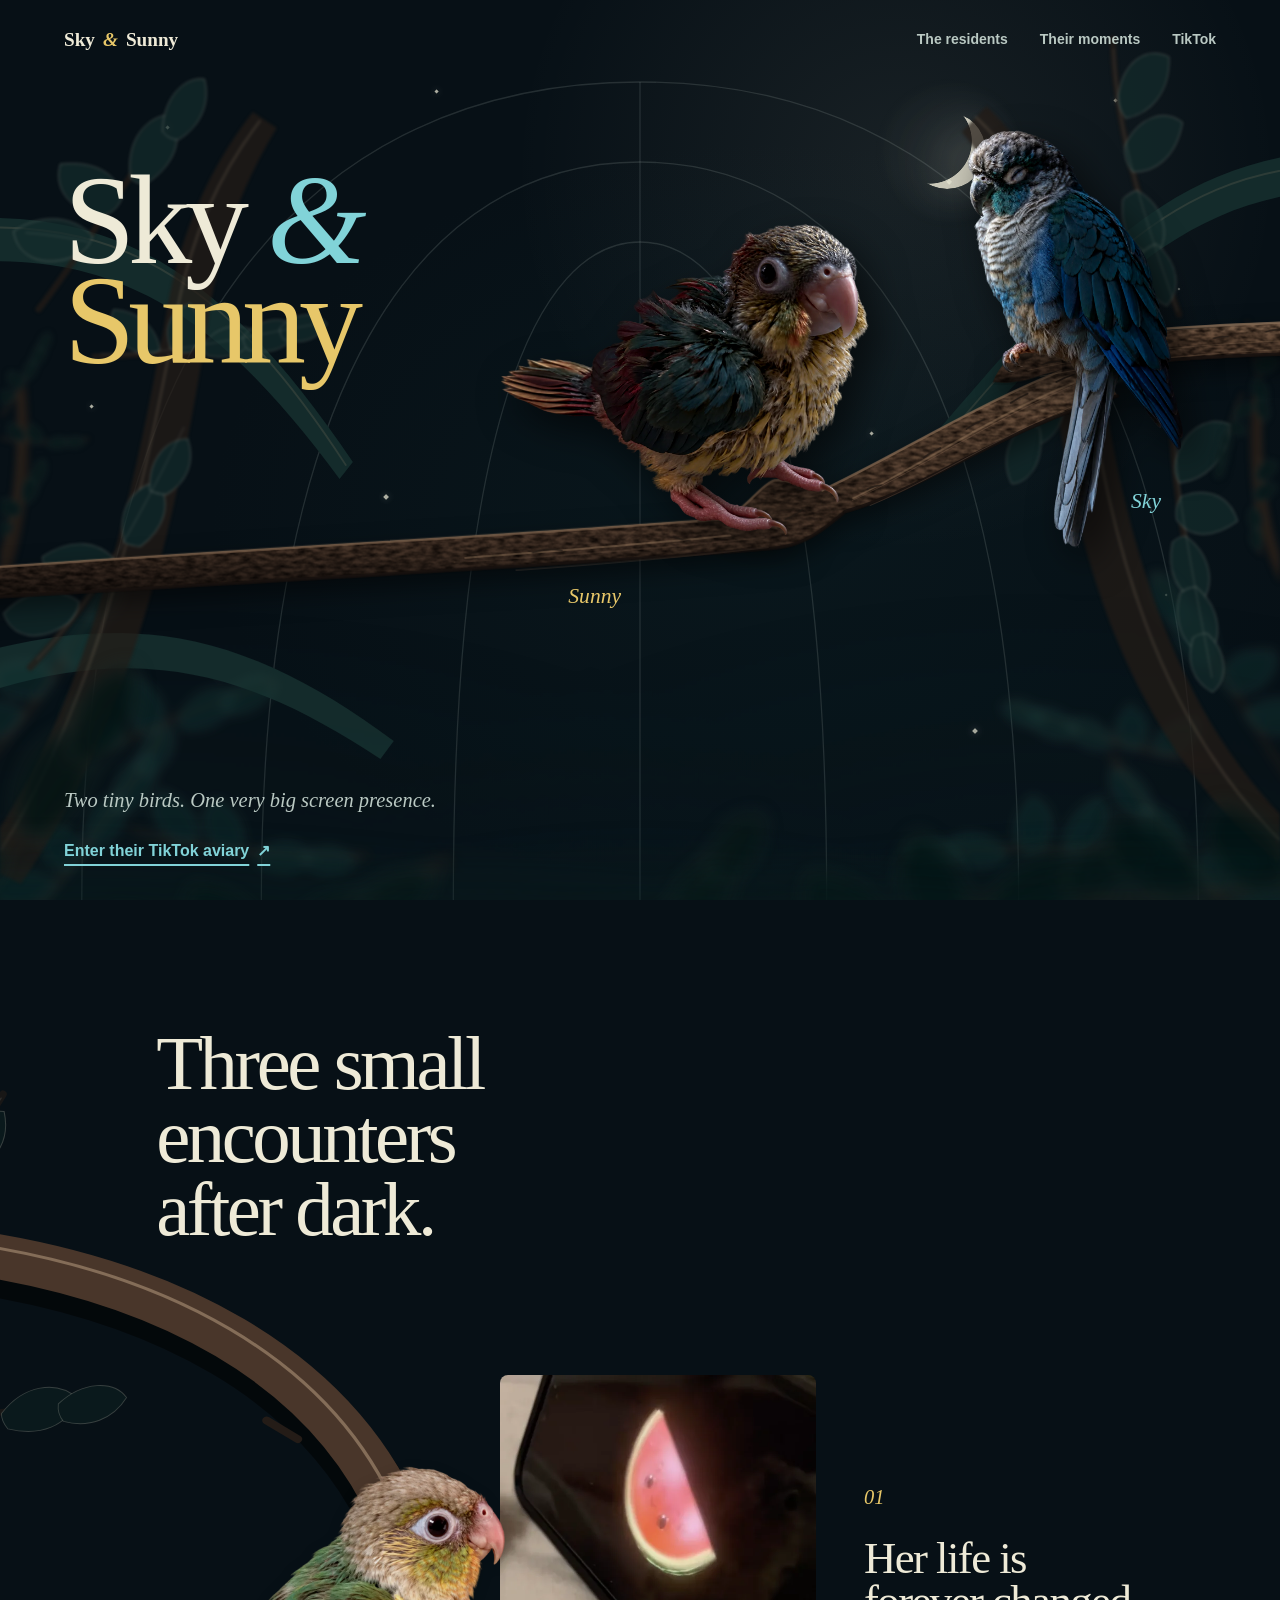
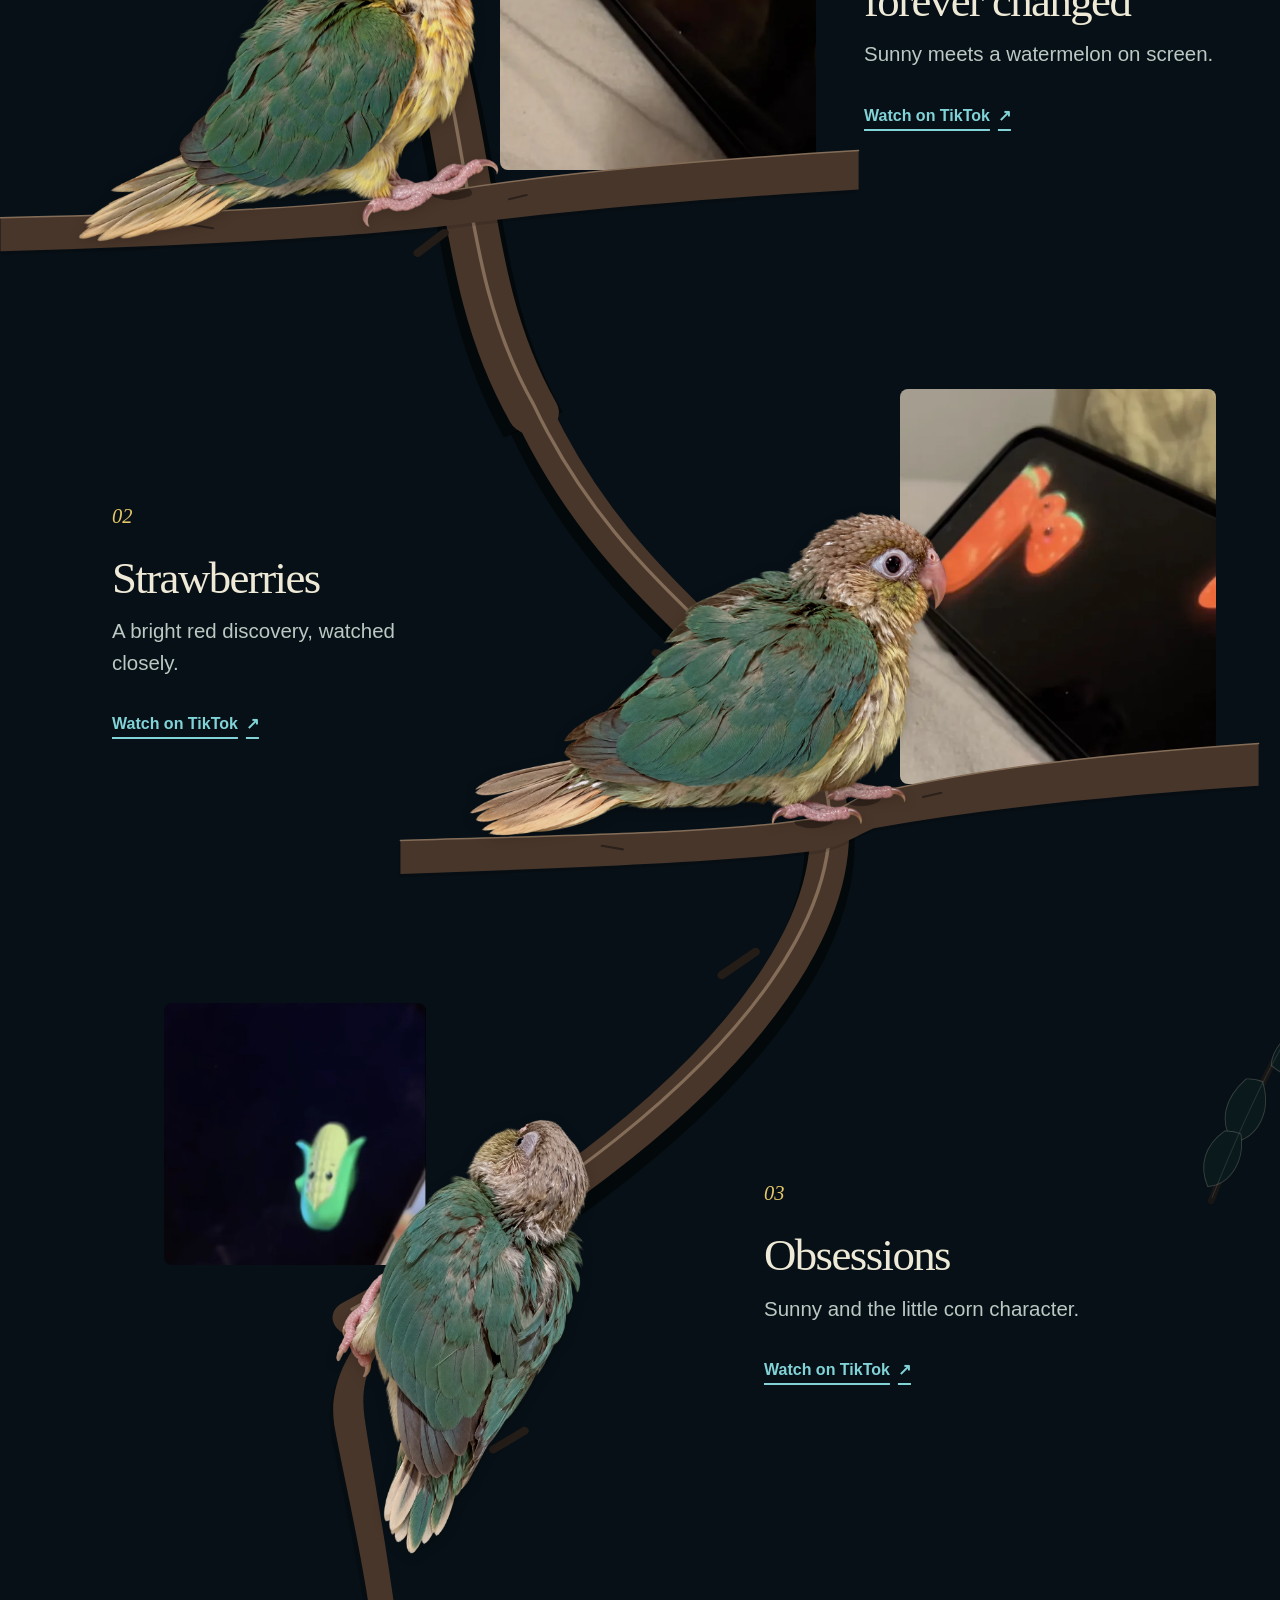
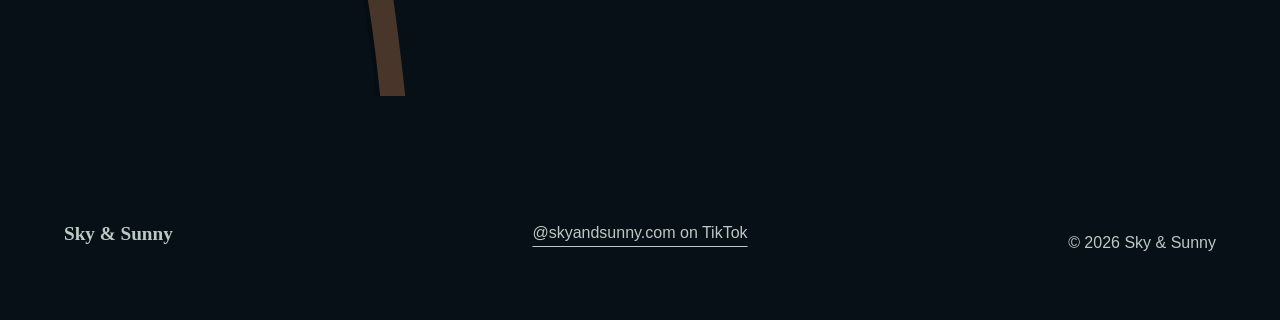
==== commit e76fd202: "fix(hero): seat both Sunny feet on perch" ====
--- a/sandbox/night-aviary/index.html
+++ b/sandbox/night-aviary/index.html
@@ -126,8 +126,9 @@
           <figure class="resident resident-sunny" data-face="sunny">
             <svg class="resident-support shared-perch" data-support-svg="sunny" viewBox="0 0 1366 1152" aria-hidden="true" focusable="false">
               <defs>
-                <clipPath id="sunny-support-clip" clipPathUnits="userSpaceOnUse"><path d="M-2200 1280C-1200 1200 -300 1160 980 1095C1040 1080 1100 1010 1150 975C1420 850 1850 620 2100 670C2300 760 2450 850 2600 926L2600 1010C2450 930 2300 840 2100 790C1850 760 1500 950 1230 1052C1160 1110 1090 1170 990 1180C300 1240 -900 1300 -2200 1380Z"></path></clipPath>
+                <clipPath id="sunny-support-clip" clipPathUnits="userSpaceOnUse"><path d="M-2200 1280C-1200 1200 -300 1160 760 1080C850 1090 930 950 980 940C1010 936 1035 942 1060 955C1090 956 1120 965 1150 975C1420 850 1850 620 2100 670C2300 760 2450 850 2600 926L2600 1010C2450 930 2300 840 2100 790C1850 760 1500 950 1230 1052C1160 1110 1090 1170 990 1180C300 1240 -900 1300 -2200 1380Z"></path></clipPath>
                 <clipPath id="sunny-wide-trim" clipPathUnits="userSpaceOnUse"><rect x="-3000" y="-1000" width="4230" height="4000"></rect></clipPath>
+                <path id="sunny-wide-texture-source" d="M-2200 1280C-1200 1200 -300 1160 760 1080C850 1090 930 950 980 940C1010 936 1035 942 1060 955C1090 956 1120 965 1150 975C1420 850 1850 620 2100 670C2320 650 2580 640 2800 650C2580 690 2320 720 2100 740C1850 760 1500 950 1230 1052C1160 1110 1090 1170 990 1180C300 1240 -900 1300 -2200 1380Z"></path>
                 <linearGradient id="sunny-bark-gradient" x1="0" y1="1" x2="0" y2="0">
                   <stop class="support-bark-shadow-stop" offset="0"></stop>
                   <stop class="support-bark-base-stop" offset="0.24"></stop>
@@ -141,35 +142,35 @@
                   <feComposite in="bark-tone" in2="bark-edge" operator="in"></feComposite>
                 </filter>
               </defs>
-              <path class="support-shadow support-wide" clip-path="url(#sunny-wide-trim)" transform="translate(-5 10)" d="M-2200 1280C-1200 1200 -300 1160 980 1095C1040 1080 1100 1010 1150 975C1420 850 1850 620 2100 670C2320 650 2580 640 2800 650C2580 690 2320 720 2100 740C1850 760 1500 950 1230 1052C1160 1110 1090 1170 990 1180C300 1240 -900 1300 -2200 1380Z"></path>
-              <path class="support-shadow support-intermediate" transform="translate(-5 10)" d="M-2200 1280C-1200 1200 -300 1160 980 1095C1040 1080 1100 1010 1150 975C1420 850 1850 620 2100 670C2300 760 2450 850 2600 926C2740 920 2890 900 3000 900C2860 940 2720 980 2600 1010C2450 930 2300 840 2100 790C1850 760 1500 950 1230 1052C1160 1110 1090 1170 990 1180C300 1240 -900 1300 -2200 1380Z"></path>
+              <path class="support-shadow support-wide" clip-path="url(#sunny-wide-trim)" transform="translate(-5 10)" d="M-2200 1280C-1200 1200 -300 1160 760 1080C850 1090 930 950 980 940C1010 936 1035 942 1060 955C1090 956 1120 965 1150 975C1420 850 1850 620 2100 670C2320 650 2580 640 2800 650C2580 690 2320 720 2100 740C1850 760 1500 950 1230 1052C1160 1110 1090 1170 990 1180C300 1240 -900 1300 -2200 1380Z"></path>
+              <path class="support-shadow support-intermediate" transform="translate(-5 10)" d="M-2200 1280C-1200 1200 -300 1160 760 1080C850 1090 930 950 980 940C1010 936 1035 942 1060 955C1090 956 1120 965 1150 975C1420 850 1850 620 2100 670C2300 760 2450 850 2600 926C2740 920 2890 900 3000 900C2860 940 2720 980 2600 1010C2450 930 2300 840 2100 790C1850 760 1500 950 1230 1052C1160 1110 1090 1170 990 1180C300 1240 -900 1300 -2200 1380Z"></path>
               <path class="support-shadow support-connector support-connector-wide" transform="translate(-5 10)" d="M1150 975C1420 850 1780 620 2110 510L2200 640C1800 750 1500 980 1230 1052C1200 1060 1170 1020 1150 975Z"></path>
               <path class="support-shadow support-connector support-connector-tablet" transform="translate(-5 10)" d="M1150 975C1260 910 1500 650 1750 520L1900 620C1700 700 1430 880 1230 1052C1200 1060 1170 1020 1150 975Z"></path>
-              <path class="support-unified-shadow support-unified-shadow-wide" transform="translate(-5 10)" d="M-2200 1280C-1200 1200 -300 1160 980 1095C1040 1080 1100 1010 1150 975C1420 850 1780 620 2110 510L2200 640C1800 750 1500 980 1230 1052C1160 1110 1090 1170 990 1180C300 1240 -900 1300 -2200 1380Z"></path>
-              <path class="support-unified-shadow support-unified-shadow-tablet" transform="translate(-5 10)" d="M-2200 1280C-1200 1200 -300 1160 980 1095C1040 1080 1100 1010 1150 975C1260 910 1500 650 1750 520L1900 620C1700 700 1430 880 1230 1052C1160 1110 1090 1170 990 1180C300 1240 -900 1300 -2200 1380Z"></path>
-              <path id="sunny-wide-wood" class="support-wood support-wide" clip-path="url(#sunny-wide-trim)" data-shared-support="sunny" data-internal-terminal="2800,650" d="M-2200 1280C-1200 1200 -300 1160 980 1095C1040 1080 1100 1010 1150 975C1420 850 1850 620 2100 670C2320 650 2580 640 2800 650C2580 690 2320 720 2100 740C1850 760 1500 950 1230 1052C1160 1110 1090 1170 990 1180C300 1240 -900 1300 -2200 1380Z"></path>
-              <path id="sunny-intermediate-wood" class="support-wood support-intermediate" data-shared-support="sunny" data-internal-terminal="3000,900" d="M-2200 1280C-1200 1200 -300 1160 980 1095C1040 1080 1100 1010 1150 975C1420 850 1850 620 2100 670C2300 760 2450 850 2600 926C2740 920 2890 900 3000 900C2860 940 2720 980 2600 1010C2450 930 2300 840 2100 790C1850 760 1500 950 1230 1052C1160 1110 1090 1170 990 1180C300 1240 -900 1300 -2200 1380Z"></path>
+              <path class="support-unified-shadow support-unified-shadow-wide" transform="translate(-5 10)" d="M-2200 1280C-1200 1200 -300 1160 760 1080C850 1090 930 950 980 940C1010 936 1035 942 1060 955C1090 956 1120 965 1150 975C1420 850 1780 620 2110 510L2200 640C1800 750 1500 980 1230 1052C1160 1110 1090 1170 990 1180C300 1240 -900 1300 -2200 1380Z"></path>
+              <path class="support-unified-shadow support-unified-shadow-tablet" transform="translate(-5 10)" d="M-2200 1280C-1200 1200 -300 1160 760 1080C850 1090 930 950 980 940C1010 936 1035 942 1060 955C1090 956 1120 965 1150 975C1260 910 1500 650 1750 520L1900 620C1700 700 1430 880 1230 1052C1160 1110 1090 1170 990 1180C300 1240 -900 1300 -2200 1380Z"></path>
+              <path id="sunny-wide-wood" class="support-wood support-wide" clip-path="url(#sunny-wide-trim)" data-shared-support="sunny" data-internal-terminal="2800,650" d="M-2200 1280C-1200 1200 -300 1160 760 1080C850 1090 930 950 980 940C1010 936 1035 942 1060 955C1090 956 1120 965 1150 975C1420 850 1850 620 2100 670C2320 650 2580 640 2800 650C2580 690 2320 720 2100 740C1850 760 1500 950 1230 1052C1160 1110 1090 1170 990 1180C300 1240 -900 1300 -2200 1380Z"></path>
+              <path id="sunny-intermediate-wood" class="support-wood support-intermediate" data-shared-support="sunny" data-internal-terminal="3000,900" d="M-2200 1280C-1200 1200 -300 1160 760 1080C850 1090 930 950 980 940C1010 936 1035 942 1060 955C1090 956 1120 965 1150 975C1420 850 1850 620 2100 670C2300 760 2450 850 2600 926C2740 920 2890 900 3000 900C2860 940 2720 980 2600 1010C2450 930 2300 840 2100 790C1850 760 1500 950 1230 1052C1160 1110 1090 1170 990 1180C300 1240 -900 1300 -2200 1380Z"></path>
               <path id="sunny-connector-wide-wood" class="support-wood support-connector support-connector-wide" data-shared-support="connector" d="M1150 975C1420 850 1780 620 2110 510L2200 640C1800 750 1500 980 1230 1052C1200 1060 1170 1020 1150 975Z"></path>
               <path id="sunny-connector-tablet-wood" class="support-wood support-connector support-connector-tablet" data-shared-support="connector" d="M1150 975C1260 910 1500 650 1750 520L1900 620C1700 700 1430 880 1230 1052C1200 1060 1170 1020 1150 975Z"></path>
-              <path id="sunny-unified-wide" class="support-unified support-unified-wide" d="M-2200 1280C-1200 1200 -300 1160 980 1095C1040 1080 1100 1010 1150 975C1420 850 1780 620 2110 510L2200 640C1800 750 1500 980 1230 1052C1160 1110 1090 1170 990 1180C300 1240 -900 1300 -2200 1380Z"></path>
-              <path id="sunny-unified-tablet" class="support-unified support-unified-tablet" d="M-2200 1280C-1200 1200 -300 1160 980 1095C1040 1080 1100 1010 1150 975C1260 910 1500 650 1750 520L1900 620C1700 700 1430 880 1230 1052C1160 1110 1090 1170 990 1180C300 1240 -900 1300 -2200 1380Z"></path>
+              <path id="sunny-unified-wide" class="support-unified support-unified-wide" d="M-2200 1280C-1200 1200 -300 1160 760 1080C850 1090 930 950 980 940C1010 936 1035 942 1060 955C1090 956 1120 965 1150 975C1420 850 1780 620 2110 510L2200 640C1800 750 1500 980 1230 1052C1160 1110 1090 1170 990 1180C300 1240 -900 1300 -2200 1380Z"></path>
+              <path id="sunny-unified-tablet" class="support-unified support-unified-tablet" d="M-2200 1280C-1200 1200 -300 1160 760 1080C850 1090 930 950 980 940C1010 936 1035 942 1060 955C1090 956 1120 965 1150 975C1260 910 1500 650 1750 520L1900 620C1700 700 1430 880 1230 1052C1160 1110 1090 1170 990 1180C300 1240 -900 1300 -2200 1380Z"></path>
               <use class="support-bark-texture support-bark-texture-unified support-unified-wide" href="#sunny-unified-wide"></use>
               <use class="support-bark-texture support-bark-texture-unified support-unified-tablet" href="#sunny-unified-tablet"></use>
-              <use class="support-bark-texture support-bark-texture-mobile support-wide" href="#sunny-wide-wood"></use>
+              <use class="support-bark-texture support-bark-texture-mobile support-wide" href="#sunny-wide-texture-source"></use>
               <use class="support-bark-texture support-bark-texture-mobile support-intermediate" href="#sunny-intermediate-wood"></use>
               <path class="support-irregular-highlight support-wide" d="M-120 1216C202 1191 522 1167 822 1136M1260 1004C1498 889 1770 700 2054 590"></path>
               <path class="support-irregular-highlight support-intermediate" d="M-120 1216C202 1191 522 1167 822 1136M1252 1003C1474 841 1665 700 1874 606"></path>
-              <path class="support-surface-edge support-wide" clip-path="url(#sunny-wide-trim)" d="M-2200 1280C-1200 1200 -300 1160 980 1095C1040 1080 1100 1010 1150 975"></path>
-              <path class="support-surface-edge support-intermediate" d="M-2200 1280C-1200 1200 -300 1160 980 1095C1040 1080 1100 1010 1150 975C1420 850 1850 620 2100 670C2300 760 2450 850 2600 926C2740 920 2890 900 3000 900"></path>
+              <path class="support-surface-edge support-wide" clip-path="url(#sunny-wide-trim)" d="M-2200 1280C-1200 1200 -300 1160 760 1080C850 1090 930 950 980 940C1010 936 1035 942 1060 955C1090 956 1120 965 1150 975"></path>
+              <path class="support-surface-edge support-intermediate" d="M-2200 1280C-1200 1200 -300 1160 760 1080C850 1090 930 950 980 940C1010 936 1035 942 1060 955C1090 956 1120 965 1150 975C1420 850 1850 620 2100 670C2300 760 2450 850 2600 926C2740 920 2890 900 3000 900"></path>
               <path class="support-surface-edge support-connector support-connector-wide" d="M1150 975C1420 850 1780 620 2110 510"></path>
               <path class="support-surface-edge support-connector support-connector-tablet" d="M1150 975C1260 910 1500 650 1750 520"></path>
               <path class="support-depth-edge support-wide" clip-path="url(#sunny-wide-trim)" d="M-2200 1380C-900 1300 300 1240 990 1180C1090 1170 1160 1110 1230 1052"></path>
               <path class="support-depth-edge support-intermediate" d="M-2200 1380C-900 1300 300 1240 990 1180C1090 1170 1160 1110 1230 1052C1500 950 1850 760 2100 790C2300 840 2450 930 2600 1010C2720 980 2860 940 3000 900"></path>
               <path class="support-depth-edge support-connector support-connector-wide" d="M1230 1052C1500 980 1800 750 2200 640"></path>
               <path class="support-depth-edge support-connector support-connector-tablet" d="M1230 1052C1430 880 1700 700 1900 620"></path>
-              <path class="support-boundary support-wide" clip-path="url(#sunny-wide-trim)" data-support-contour="sunny" data-support-bird=".resident-sunny .resident-cutout" data-support-anchors="980,1095;1150,975" d="M-2200 1280C-1200 1200 -300 1160 980 1095C1040 1080 1100 1010 1150 975C1420 850 1850 620 2100 670C2320 650 2580 640 2800 650"></path>
-              <path class="support-boundary support-intermediate" data-support-contour="sunny" data-support-bird=".resident-sunny .resident-cutout" data-support-anchors="980,1095;1150,975" d="M-2200 1280C-1200 1200 -300 1160 980 1095C1040 1080 1100 1010 1150 975C1420 850 1850 620 2100 670C2300 760 2450 850 2600 926C2740 920 2890 900 3000 900"></path>
-              <path class="support-contact-shadow" clip-path="url(#sunny-support-clip)" d="M934 1103Q974 1119 1018 1101M1110 990Q1148 1002 1190 982"></path>
+              <path class="support-boundary support-wide" clip-path="url(#sunny-wide-trim)" data-support-contour="sunny" data-support-bird=".resident-sunny .resident-cutout" data-support-anchors="760,1080;1060,955" d="M-2200 1280C-1200 1200 -300 1160 760 1080C850 1090 930 950 980 940C1010 936 1035 942 1060 955C1090 956 1120 965 1150 975C1420 850 1850 620 2100 670C2320 650 2580 640 2800 650"></path>
+              <path class="support-boundary support-intermediate" data-support-contour="sunny" data-support-bird=".resident-sunny .resident-cutout" data-support-anchors="760,1080;1060,955" d="M-2200 1280C-1200 1200 -300 1160 760 1080C850 1090 930 950 980 940C1010 936 1035 942 1060 955C1090 956 1120 965 1150 975C1420 850 1850 620 2100 670C2300 760 2450 850 2600 926C2740 920 2890 900 3000 900"></path>
+              <path class="support-contact-shadow" clip-path="url(#sunny-support-clip)" d="M716 1084Q758 1098 804 1082M1018 962Q1058 976 1102 962"></path>
               <path class="support-fissure sunny-support-fissure" clip-path="url(#sunny-wide-trim)" d="M120 1197Q172 1178 224 1190M620 1140Q650 1153 680 1156M820 1116Q852 1099 888 1106M1018 1078Q1052 1068 1080 1042"></path>
               <path class="support-fissure support-connector support-connector-wide" d="M1310 972Q1336 958 1362 958M1510 860Q1540 838 1570 825M1662 758Q1692 736 1726 724M1820 665Q1850 645 1880 632M1982 590Q2012 574 2048 563"></path>
               <path class="support-fissure support-connector support-connector-tablet" d="M1218 935Q1240 920 1268 900M1320 826Q1342 800 1366 774M1440 690Q1468 672 1492 651M1552 588Q1576 566 1604 552"></path>
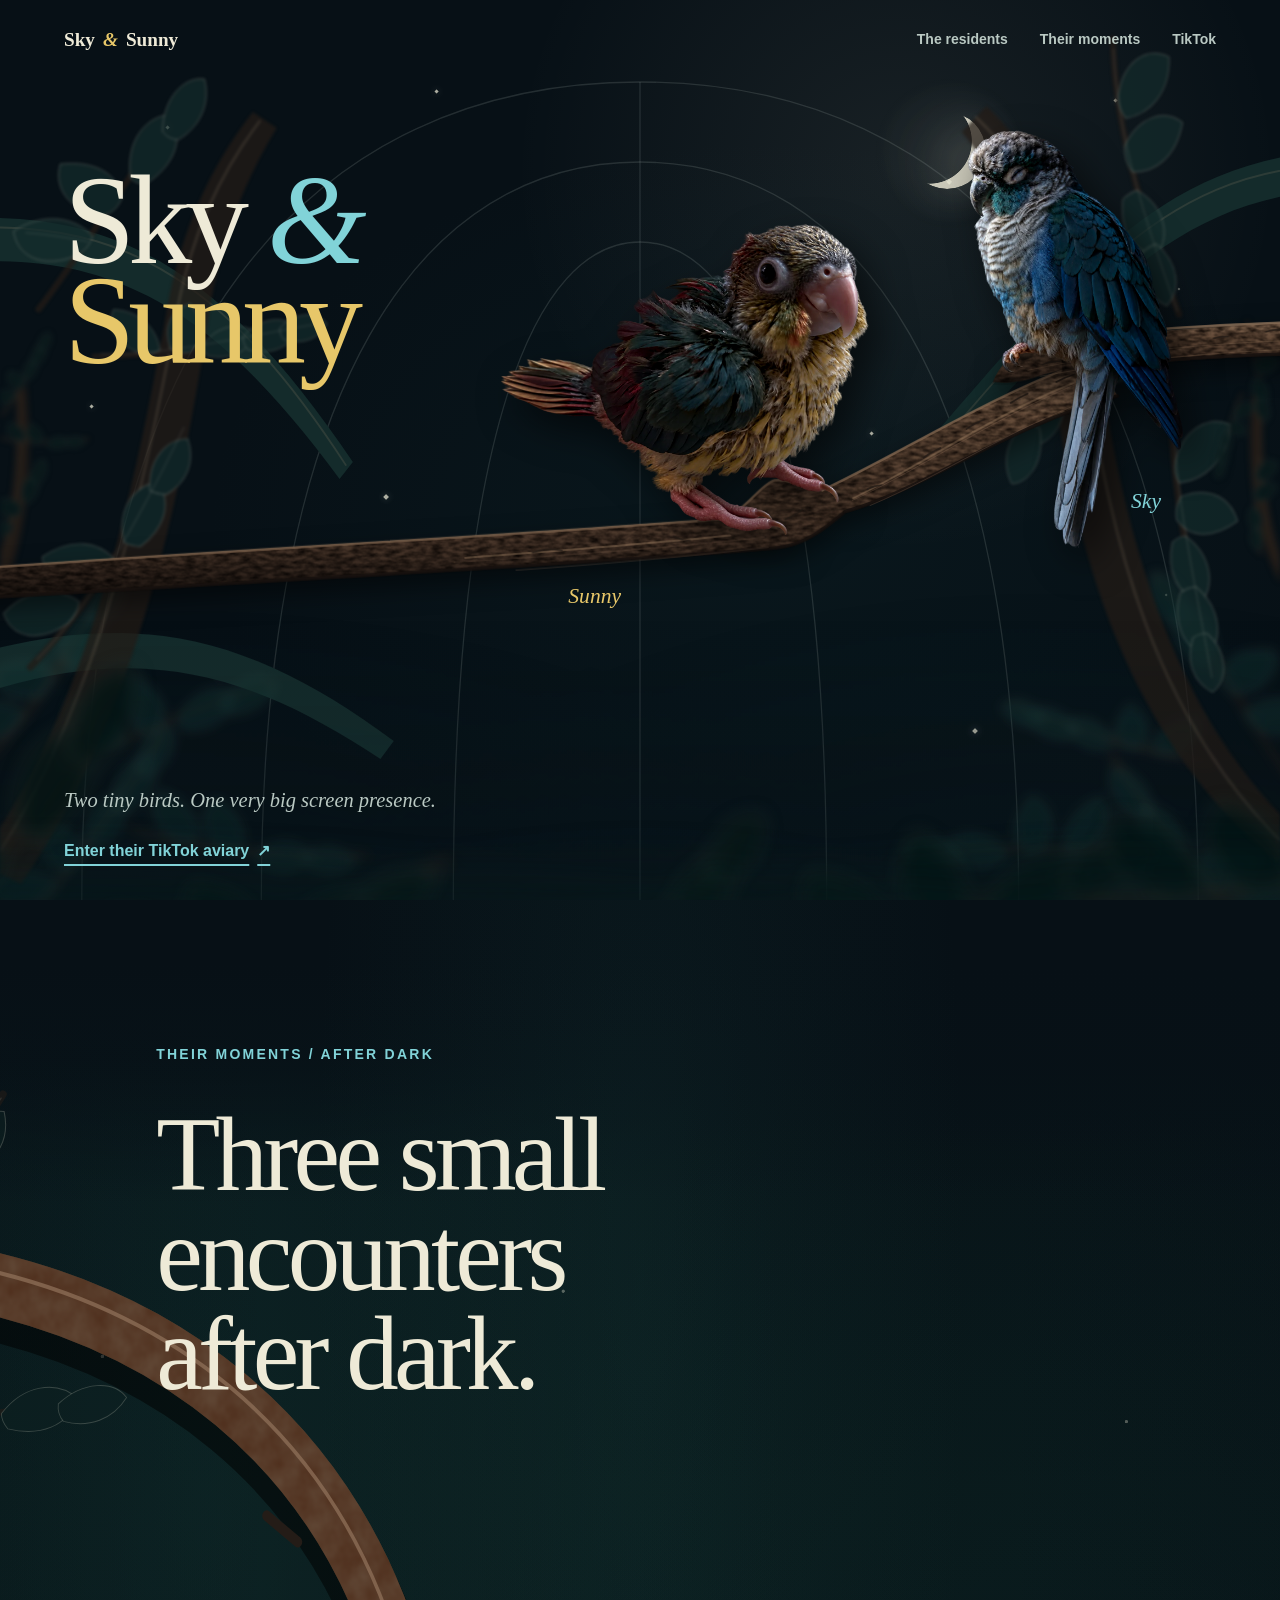
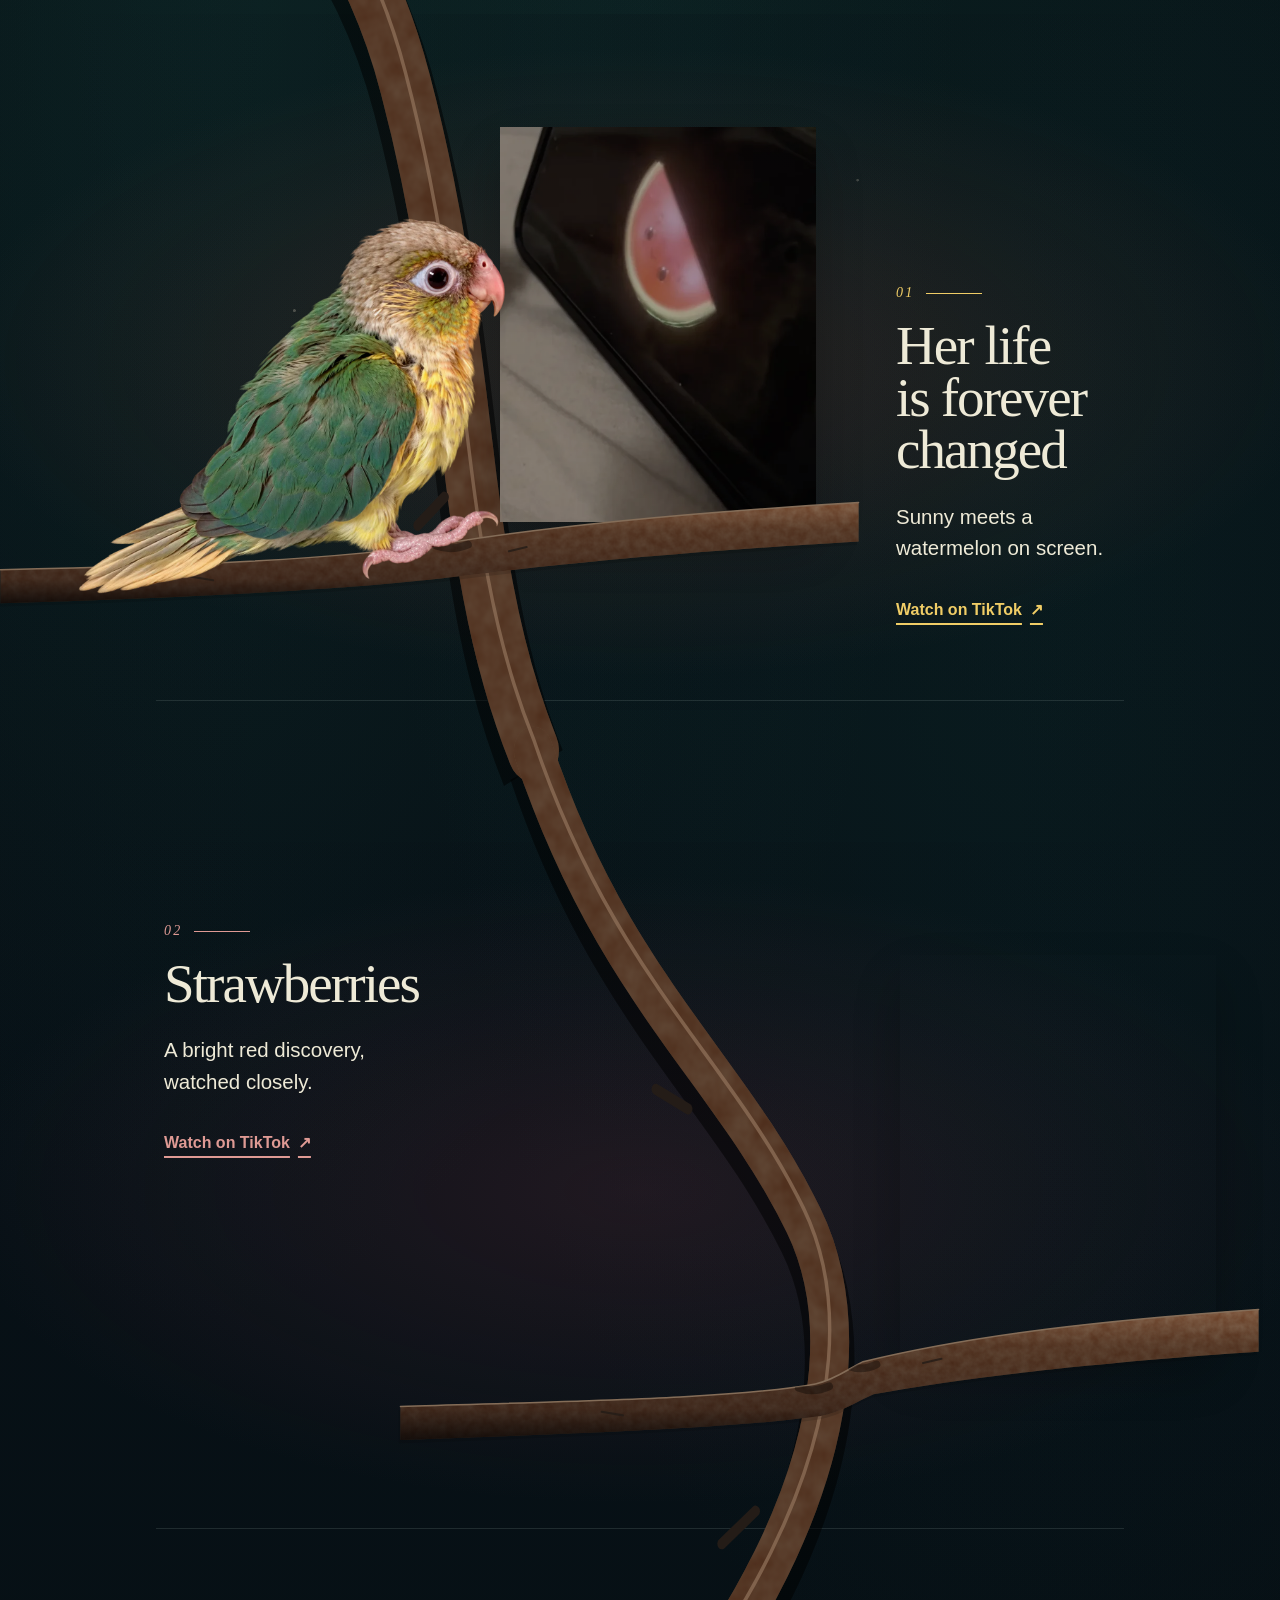
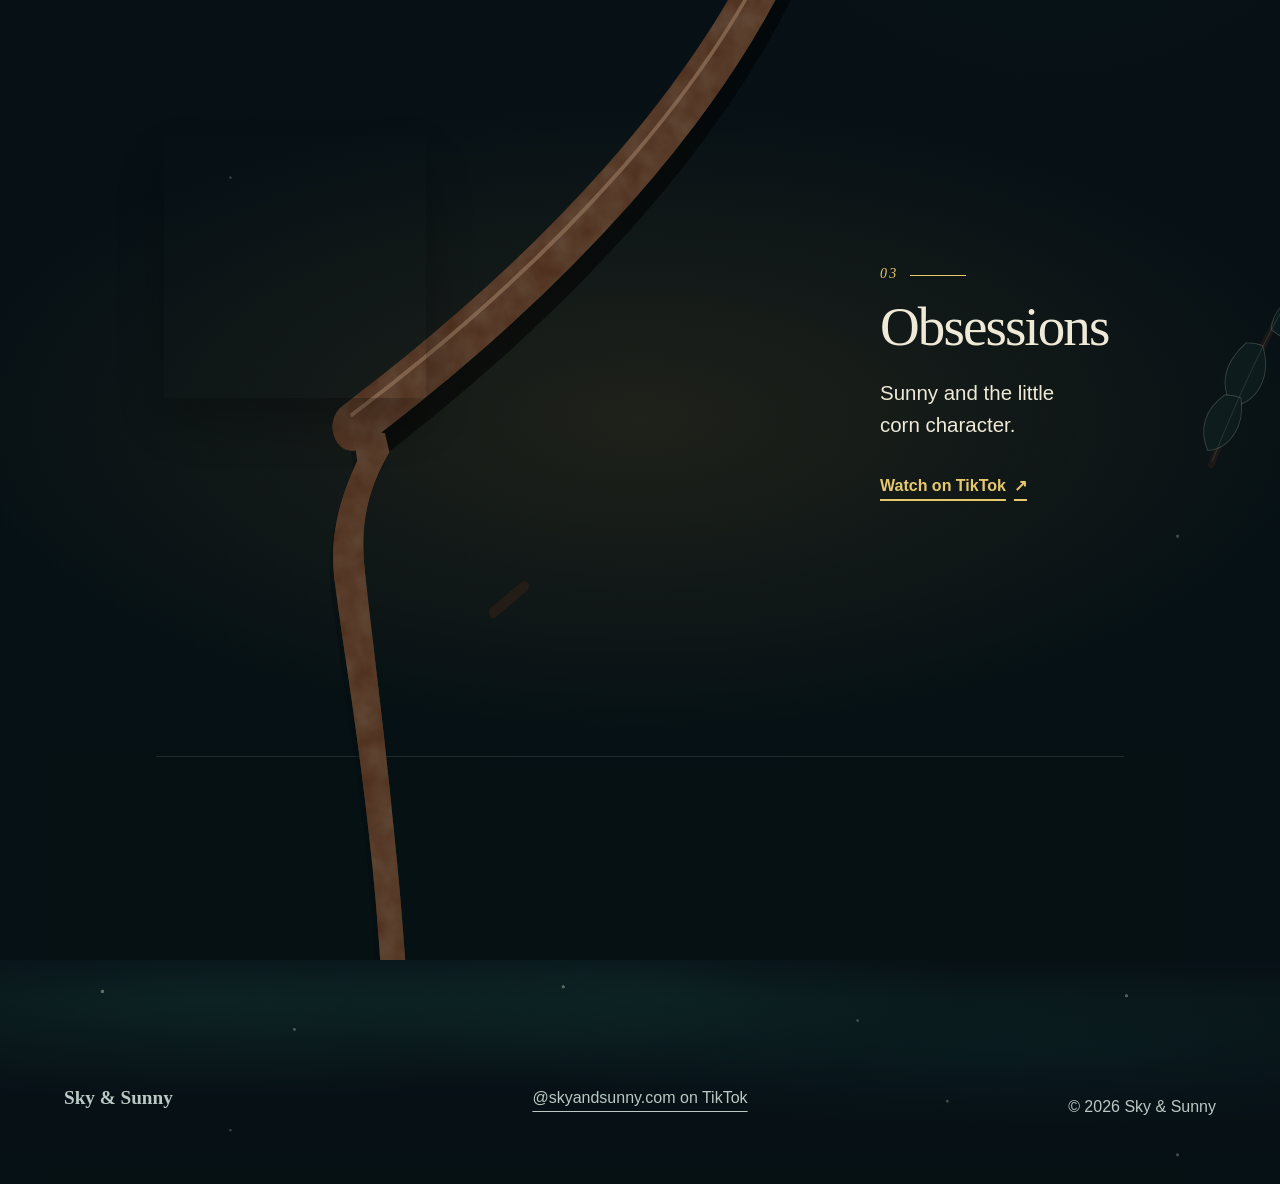
==== commit 1082259e: "feat: stage cinematic moments across the aviary" ====
--- a/sandbox/night-aviary/index.html
+++ b/sandbox/night-aviary/index.html
@@ -55,6 +55,12 @@
           <path class="leaf-blade" d="M145 64C153 43 172 34 187 41C185 59 173 70 155 72C151 70 148 68 145 64Z"></path>
           <path class="leaf-vein" d="M15 143C67 123 119 88 188 32"></path>
         </symbol>
+        <filter id="moment-bark-relief" x="-8%" y="-12%" width="116%" height="124%" color-interpolation-filters="sRGB">
+          <feTurbulence type="fractalNoise" baseFrequency="0.04 0.04" numOctaves="3" seed="27" result="moment-grain"></feTurbulence>
+          <feColorMatrix in="moment-grain" type="matrix" values="0 0 0 0 .34 0 0 0 0 .2 0 0 0 0 .1 0.7 0 0 0 0" result="moment-grain-tone"></feColorMatrix>
+          <feComposite in="moment-grain-tone" in2="SourceGraphic" operator="in" result="moment-grain-clip"></feComposite>
+          <feBlend in="SourceGraphic" in2="moment-grain-clip" mode="overlay"></feBlend>
+        </filter>
       </defs>
     </svg>
 
--- a/styles.css
+++ b/styles.css
@@ -21,6 +21,23 @@
   --color-hero-haze-moon: rgba(238, 234, 215, 0.075);
   --color-hero-haze-canopy: rgba(20, 56, 59, 0.18);
   --color-hero-haze-foreground: rgba(8, 30, 31, 0.78);
+  --color-night-haze: rgba(28, 77, 73, 0.16);
+  --color-night-side-edge: rgba(7, 16, 22, 0.18);
+  --color-night-edge: rgba(7, 16, 22, 0.24);
+  --opacity-night-particles: 0.62;
+  --surface-night-atmosphere:
+    radial-gradient(ellipse at 16% 18%, rgba(18, 55, 54, 0.38), transparent 38%),
+    radial-gradient(ellipse at 82% 38%, rgba(12, 43, 45, 0.36), transparent 42%),
+    linear-gradient(180deg, #071016 0%, #091719 18%, #071016 58%, #061114 100%);
+  --surface-night-particles:
+    radial-gradient(circle at 8% 14%, rgba(238, 234, 215, 0.7) 0 0.09rem, transparent 0.13rem),
+    radial-gradient(circle at 23% 31%, rgba(238, 234, 215, 0.46) 0 0.07rem, transparent 0.11rem),
+    radial-gradient(circle at 44% 12%, rgba(238, 234, 215, 0.62) 0 0.08rem, transparent 0.12rem),
+    radial-gradient(circle at 67% 27%, rgba(238, 234, 215, 0.42) 0 0.06rem, transparent 0.1rem),
+    radial-gradient(circle at 88% 16%, rgba(238, 234, 215, 0.58) 0 0.08rem, transparent 0.12rem),
+    radial-gradient(circle at 74% 63%, rgba(238, 234, 215, 0.42) 0 0.07rem, transparent 0.11rem),
+    radial-gradient(circle at 18% 76%, rgba(238, 234, 215, 0.36) 0 0.06rem, transparent 0.1rem),
+    radial-gradient(circle at 92% 87%, rgba(238, 234, 215, 0.48) 0 0.08rem, transparent 0.12rem);
   --color-star-halo: rgba(238, 234, 215, 0.3);
   --color-rib: rgba(186, 201, 195, 0.16);
   --color-star: rgba(238, 234, 215, 0.72);
@@ -277,6 +294,18 @@
     var(--color-canvas);
 }
 
+.hero-habitat::after {
+  position: absolute;
+  right: 0;
+  bottom: -1px;
+  left: 0;
+  z-index: var(--layer-middle);
+  height: clamp(11rem, 22vw, 22rem);
+  background: linear-gradient(180deg, transparent 0%, rgba(7, 16, 22, 0.16) 72%, rgba(7, 16, 22, 0.28) 100%);
+  content: "";
+  pointer-events: none;
+}
+
 .scene-definitions {
   position: absolute;
 }
@@ -728,8 +757,9 @@
 }
 
 .habitat-branch .branch-main {
-  stroke: var(--color-bark);
+  stroke: var(--color-bark-mid);
   stroke-width: var(--line-branch);
+  filter: url(#moment-bark-relief);
 }
 
 .habitat-branch .segment-two {
@@ -749,7 +779,8 @@
 }
 
 .branch-edge {
-  stroke: var(--color-bark-edge);
+  stroke: var(--color-bark-highlight);
+  stroke-opacity: 0.72;
   stroke-width: var(--line-branch-edge);
 }
 
@@ -848,7 +879,28 @@
   isolation: isolate;
   overflow: hidden;
   padding: var(--space-10) var(--gutter);
-  background: var(--color-canvas);
+  background: var(--surface-night-atmosphere);
+}
+
+.moments-habitat::before,
+.site-footer::before {
+  position: absolute;
+  inset: 0;
+  background-image: var(--surface-night-particles);
+  content: "";
+  opacity: var(--opacity-night-particles);
+  pointer-events: none;
+}
+
+.moments-habitat::after,
+.site-footer::after {
+  position: absolute;
+  inset: 0;
+  background:
+    radial-gradient(ellipse at 50% 12%, var(--color-night-haze), transparent 36%),
+    linear-gradient(90deg, var(--color-night-side-edge), transparent 22%, transparent 78%, var(--color-night-edge));
+  content: "";
+  pointer-events: none;
 }
 
 .moment-foliage {
@@ -912,13 +964,15 @@
 }
 
 .habitat-branch .compact-branch-main {
-  fill: var(--color-bark);
+  fill: var(--color-bark-mid);
   stroke: none;
+  filter: url(#moment-bark-relief);
 }
 
 .habitat-branch .branch-main.segment-three {
-  fill: var(--color-bark);
+  fill: var(--color-bark-mid);
   stroke: none;
+  filter: url(#moment-bark-relief);
 }
 
 .habitat-branch .branch-fill-shadow {
@@ -1115,8 +1169,14 @@
   aspect-ratio: 1448 / 1086;
 }
 
+.moment-support .support-wood {
+  fill: url(#sunny-bark-gradient);
+  filter: url(#moment-bark-relief);
+}
+
 .site-footer {
   position: relative;
+  isolation: isolate;
   min-height: 14rem;
   padding: var(--space-8) var(--gutter);
   display: grid;
@@ -1124,7 +1184,7 @@
   align-items: end;
   gap: var(--space-5);
   overflow: hidden;
-  background: var(--color-canvas);
+  background: var(--surface-night-atmosphere);
   color: var(--color-text-quiet);
 }
 
@@ -1143,6 +1203,211 @@
 .site-footer p {
   margin-bottom: 0;
   text-align: right;
+}
+
+/* Cinematic moment scenes: each encounter gets a focal composition of its own. */
+.moments-habitat {
+  padding-block: 0 var(--space-10);
+  background:
+    linear-gradient(180deg, #071016 0, #071016 4rem, rgba(7, 16, 22, 0.82) 10rem, transparent 19rem),
+    var(--surface-night-atmosphere);
+}
+
+.moments-intro {
+  position: relative;
+  min-height: min(72svh, 48rem);
+  display: grid;
+  align-items: end;
+  margin-bottom: 0;
+  padding: 8rem 8% 9rem;
+}
+
+.moments-intro::after {
+  position: absolute;
+  top: -12rem;
+  right: -8%;
+  left: -8%;
+  z-index: 0;
+  height: 22rem;
+  background: linear-gradient(180deg, transparent 0%, rgba(7, 16, 22, 0.16) 45%, transparent 100%);
+  content: "";
+  pointer-events: none;
+}
+
+.moments-intro::before {
+  position: relative;
+  z-index: 1;
+  display: block;
+  margin-bottom: var(--space-5);
+  color: var(--color-sky);
+  content: "THEIR MOMENTS  /  AFTER DARK";
+  font-size: var(--size-small);
+  font-weight: 700;
+  letter-spacing: 0.16em;
+  text-transform: uppercase;
+}
+
+.moments-intro h2 {
+  position: relative;
+  z-index: 1;
+  max-width: 10ch;
+  font-size: clamp(4rem, 8.2vw, 8rem);
+}
+
+.moment-sequence {
+  gap: 0;
+}
+
+.moment {
+  --scene-accent: var(--color-sunny);
+  --scene-wash: rgba(28, 77, 73, 0.18);
+  position: relative;
+  min-height: min(92svh, 58rem);
+  padding-block: 5rem;
+}
+
+.moment::before {
+  position: absolute;
+  z-index: var(--layer-back);
+  inset: 8% -16%;
+  background:
+    radial-gradient(ellipse at 50% 50%, var(--scene-wash), transparent 64%),
+    linear-gradient(90deg, transparent 10%, rgba(7, 16, 22, 0.22) 50%, transparent 90%);
+  content: "";
+  pointer-events: none;
+}
+
+.moment::after {
+  position: absolute;
+  z-index: var(--layer-back);
+  right: 8%;
+  bottom: 9%;
+  left: 8%;
+  border-bottom: 1px solid rgba(186, 201, 195, 0.14);
+  content: "";
+  pointer-events: none;
+}
+
+.moment-watermelon {
+  --scene-accent: #f0cd66;
+  --scene-wash: rgba(150, 71, 53, 0.23);
+}
+
+.moment-strawberries {
+  --scene-accent: #df9a94;
+  --scene-wash: rgba(114, 50, 65, 0.23);
+}
+
+.moment-obsessions {
+  --scene-accent: #e7c96d;
+  --scene-wash: rgba(126, 100, 46, 0.2);
+}
+
+.moment-opening {
+  z-index: var(--layer-content);
+  grid-column: span 8;
+  grid-row: 1;
+}
+
+.moment-watermelon .moment-opening,
+.moment-strawberries .moment-opening,
+.moment-obsessions .moment-opening {
+  grid-column: span 8;
+}
+
+.moment-strawberries .moment-opening {
+  grid-column: 5 / span 8;
+}
+
+.moment-obsessions .moment-opening {
+  grid-column: 2 / span 5;
+}
+
+.moment-image-link {
+  overflow: visible;
+}
+
+.moment-watermelon .moment-image-link,
+.moment-strawberries .moment-image-link {
+  aspect-ratio: 8 / 5;
+}
+
+.moment-obsessions .moment-image-link {
+  aspect-ratio: 4 / 5;
+}
+
+.moment-context {
+  width: 42%;
+  border-radius: 0;
+  box-shadow: 0 1.5rem 3rem rgba(0, 0, 0, 0.28);
+  filter: saturate(0.82) brightness(0.72);
+  opacity: 0.92;
+}
+
+.moment-obsessions .moment-context {
+  width: 58%;
+}
+
+.moment-bird {
+  width: 68%;
+  filter: brightness(0.96) saturate(0.96) contrast(1.04) drop-shadow(var(--shadow-ambient)) drop-shadow(var(--shadow-contact));
+}
+
+.moment-obsessions .moment-bird {
+  width: 72%;
+}
+
+.moment-copy {
+  z-index: var(--layer-front);
+  grid-column: 8 / span 4;
+  grid-row: 1;
+  align-self: end;
+  padding: 0 0 4rem 2rem;
+}
+
+.moment-strawberries .moment-copy {
+  grid-column: 2 / span 4;
+  grid-row: 1;
+  align-self: start;
+  padding: 4rem 2rem 0 0;
+}
+
+.moment-obsessions .moment-copy {
+  grid-column: 9 / span 3;
+  grid-row: 1;
+  align-self: center;
+  padding-left: 1rem;
+}
+
+.moment-number {
+  margin-bottom: var(--space-4);
+  color: var(--scene-accent);
+  font-size: var(--size-small);
+  letter-spacing: 0.16em;
+}
+
+.moment-number::after {
+  display: inline-block;
+  width: 3.5rem;
+  margin-left: 0.75rem;
+  border-top: 1px solid currentColor;
+  content: "";
+  vertical-align: middle;
+}
+
+.moment-copy h3 {
+  max-width: 8ch;
+  margin-bottom: var(--space-5);
+  font-size: clamp(2.5rem, 4.3vw, 5rem);
+}
+
+.moment-copy p {
+  max-width: 19ch;
+  color: var(--color-text);
+}
+
+.moment-copy > a {
+  color: var(--scene-accent);
 }
 
 @media (max-width: 64rem) {
@@ -1484,6 +1749,80 @@
   }
 }
 
+@media (max-width: 52rem) {
+  .moments-intro {
+    min-height: min(45svh, 28rem);
+    padding: 5rem 8% 4rem;
+  }
+
+  .moments-intro h2 {
+    max-width: 9ch;
+    font-size: clamp(3.3rem, 14vw, 5.2rem);
+  }
+
+  .moment {
+    min-height: 0;
+    padding-block: 4rem 5rem;
+  }
+
+  .moment::before {
+    inset: 5% -30%;
+  }
+
+  .moment-opening,
+  .moment-watermelon .moment-opening,
+  .moment-strawberries .moment-opening,
+  .moment-obsessions .moment-opening {
+    grid-column: 1;
+    grid-row: auto;
+    transform: none;
+  }
+
+  .moment-watermelon .moment-image-link,
+  .moment-strawberries .moment-image-link {
+    aspect-ratio: 8 / 5;
+  }
+
+  .moment-obsessions .moment-image-link {
+    aspect-ratio: 4 / 5;
+  }
+
+  .moment-context {
+    width: 42%;
+  }
+
+  .moment-obsessions .moment-context {
+    width: 58%;
+  }
+
+  .moment-bird,
+  .moment-obsessions .moment-bird {
+    width: 68%;
+  }
+
+  .moment-obsessions .moment-bird {
+    width: 72%;
+  }
+
+  .moment-copy,
+  .moment-strawberries .moment-copy,
+  .moment-obsessions .moment-copy {
+    grid-column: 1;
+    grid-row: auto;
+    align-self: auto;
+    padding: 0 var(--space-5) 0 10%;
+  }
+
+  .moment-copy h3 {
+    max-width: 9ch;
+    font-size: clamp(2.4rem, 10vw, 4rem);
+  }
+
+  .moment-copy p {
+    max-width: 24ch;
+  }
+}
+
 @media (prefers-reduced-motion: reduce) {
   html:focus-within {
     scroll-behavior: auto;
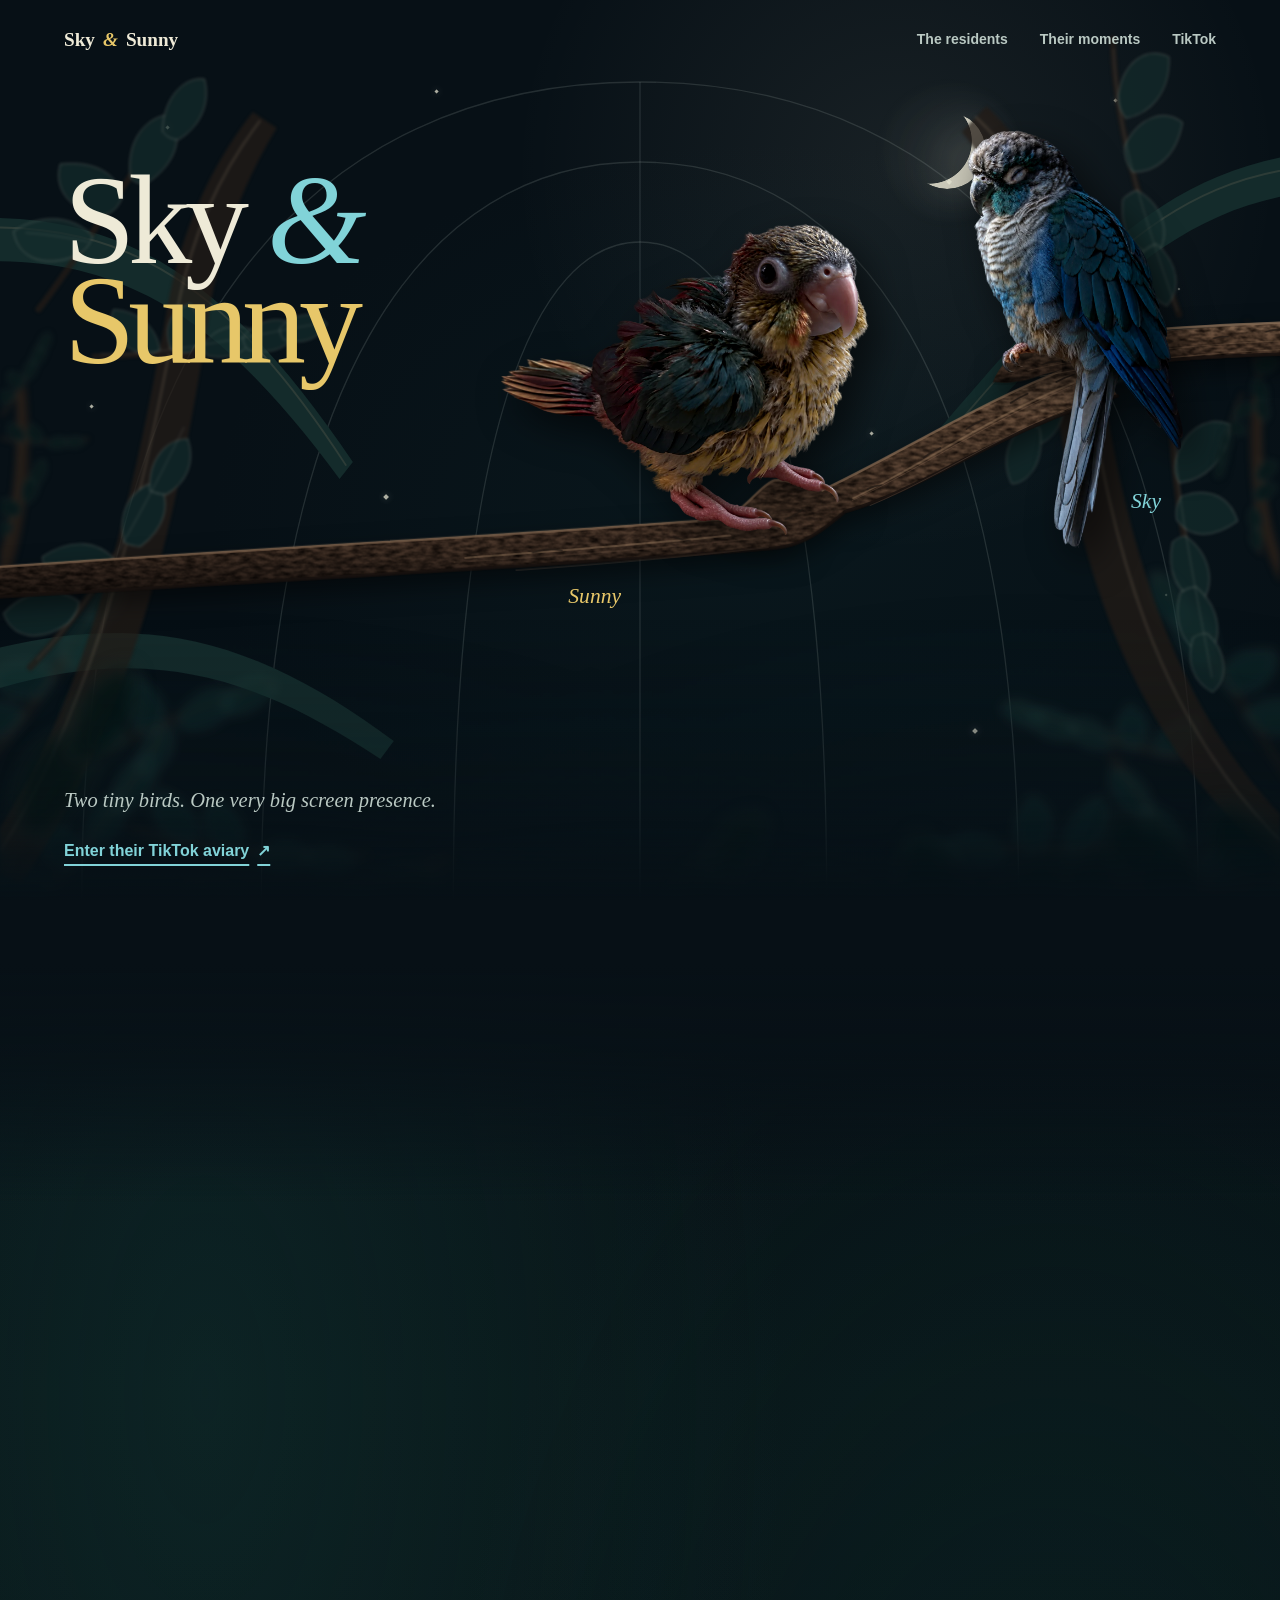
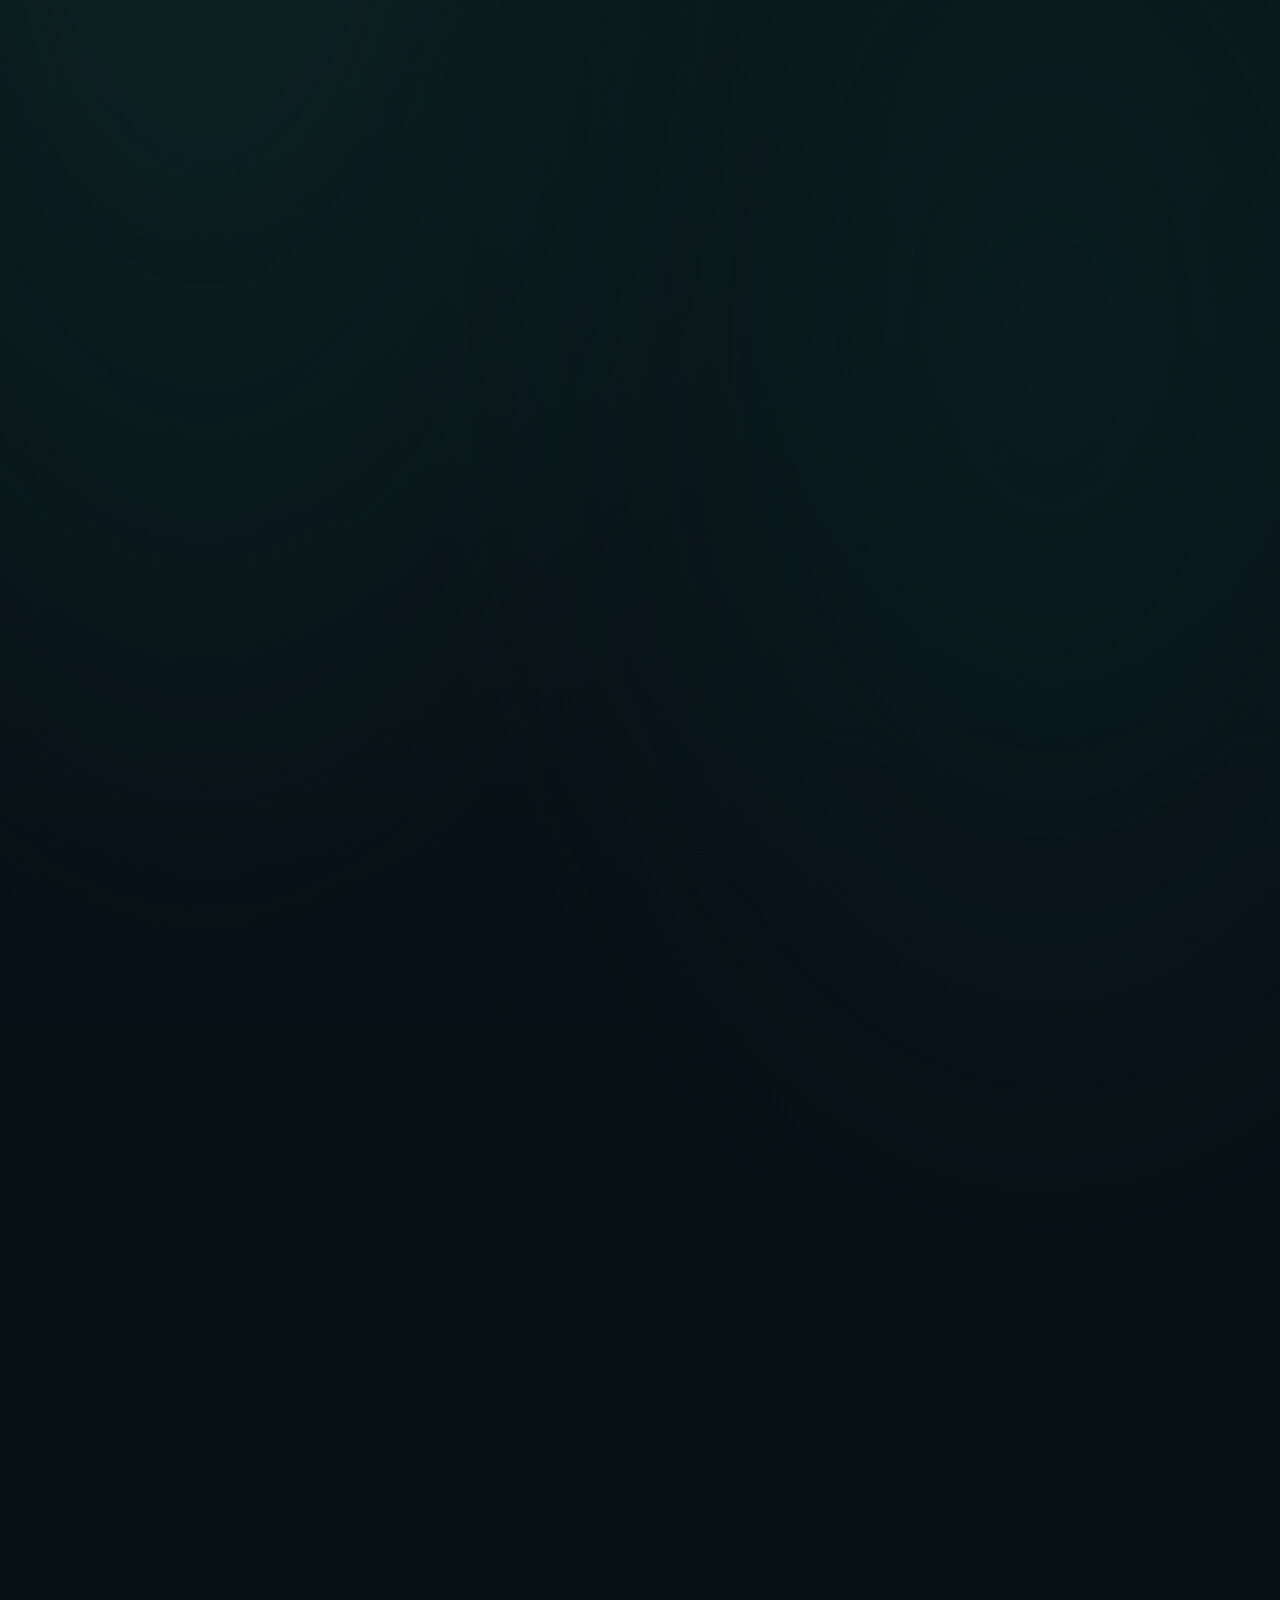
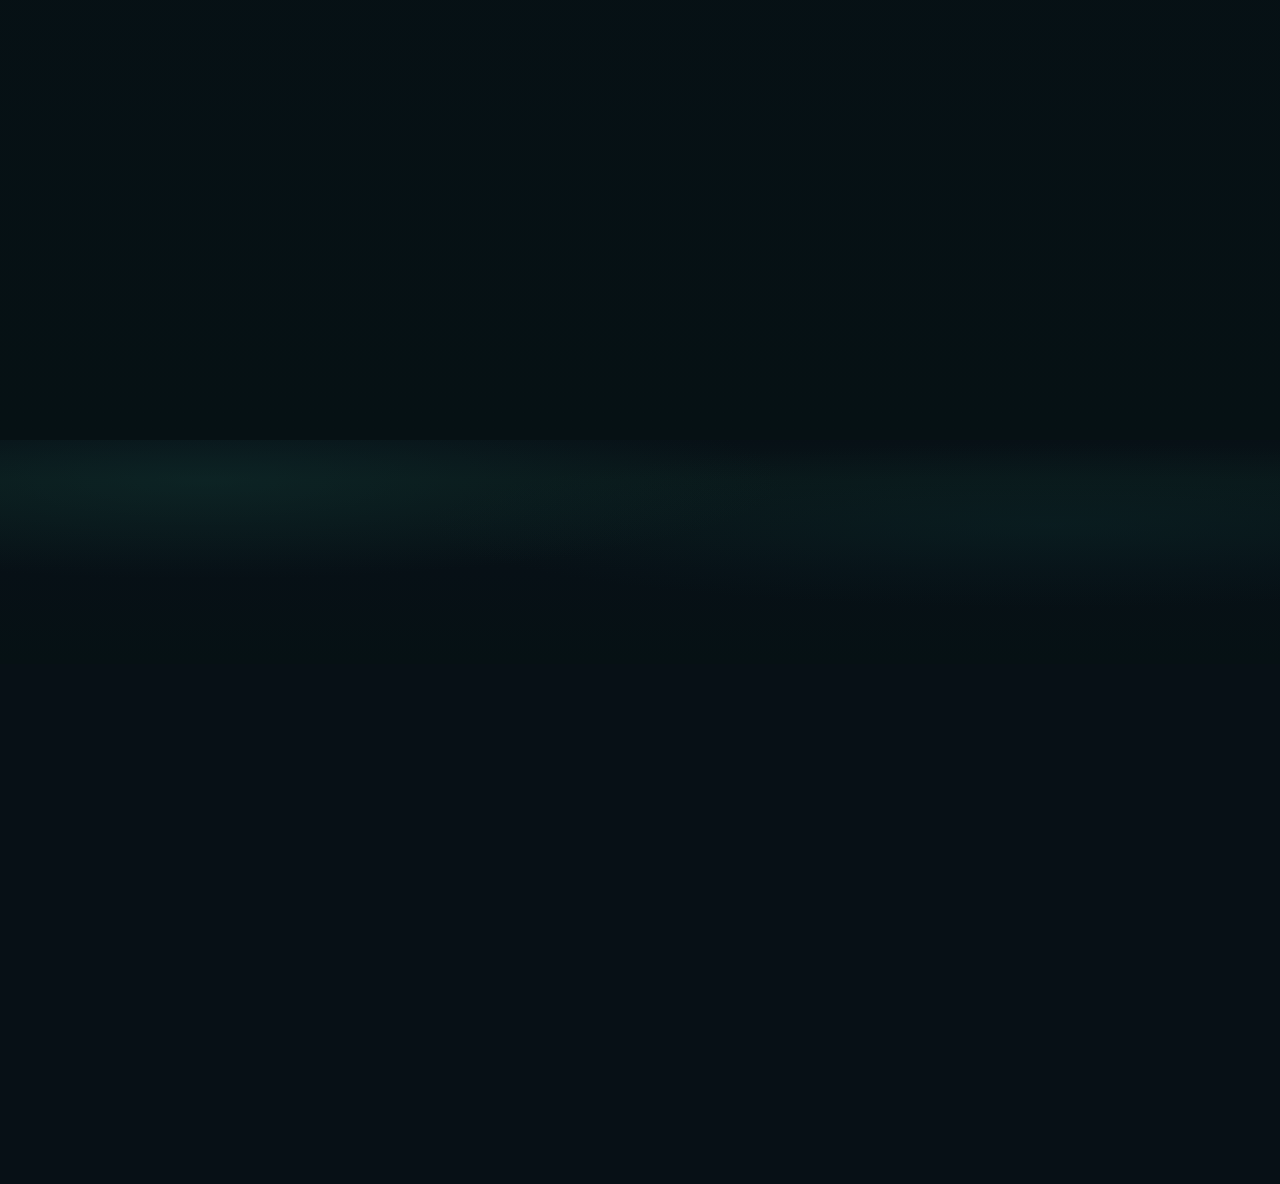
==== commit d1fdad48: "perf: add Service Worker caching, resource preloads, and PWA manifest for instant loading - Add Serv" ====
--- a/sandbox/night-aviary/index.html
+++ b/sandbox/night-aviary/index.html
@@ -3,9 +3,17 @@
 <head>
   <meta charset="utf-8">
   <meta name="viewport" content="width=device-width, initial-scale=1">
+  <meta name="theme-color" content="#071016">
   <meta name="description" content="Enter Sky and Sunny’s moonlit aviary and watch three authentic moments from their TikTok account.">
   <title>Sky &amp; Sunny | Night Aviary</title>
   <link rel="icon" href="data:,">
+  <link rel="manifest" href="/site.webmanifest">
+  <link rel="preconnect" href="https://www.tiktok.com" crossorigin>
+  <link rel="dns-prefetch" href="https://www.tiktok.com">
+  <link rel="preload" as="style" href="/styles.css">
+  <link rel="preload" as="script" href="/script.js">
+  <link rel="preload" as="image" href="/assets/sunny-cutout.webp" type="image/webp" fetchpriority="high">
+  <link rel="preload" as="image" href="/assets/sky-cutout.webp" type="image/webp" fetchpriority="high">
   <link rel="stylesheet" href="/styles.css">
   <script src="/script.js" defer></script>
 </head>
@@ -184,7 +192,7 @@
               <path class="support-grain support-connector support-connector-wide" d="M1256 1012C1500 900 1770 712 2074 590M1320 1030C1584 918 1818 758 2110 650"></path>
               <path class="support-grain support-connector support-connector-tablet" d="M1248 1016C1360 900 1490 733 1648 600M1292 1030C1420 914 1542 784 1682 642"></path>
             </svg>
-            <img class="resident-cutout" src="/assets/sunny-cutout.webp" width="1366" height="1152" alt="Sunny, a small green-and-yellow bird with a rosy tail and visible pink feet.">
+            <img class="resident-cutout" src="/assets/sunny-cutout.webp" width="1366" height="1152" alt="Sunny, a small green-and-yellow bird with a rosy tail and visible pink feet." loading="eager" decoding="async" fetchpriority="high">
             <figcaption>Sunny</figcaption>
           </figure>
           <figure class="resident resident-sky" data-face="sky">
@@ -219,7 +227,7 @@
               <path class="support-fissure" d="M436 868Q468 854 502 856M650 820Q682 806 716 808M842 792Q876 780 910 783M1060 772Q1088 764 1114 766M1250 748Q1282 738 1318 741"></path>
               <path class="support-grain" d="M386 888C674 826 1014 790 1390 778M430 910C740 852 1048 822 1382 810"></path>
             </svg>
-            <img class="resident-cutout" src="/assets/sky-cutout.webp" width="1024" height="1536" alt="Sky, a turquoise-and-grey bird ready to settle on the shared branch.">
+            <img class="resident-cutout" src="/assets/sky-cutout.webp" width="1024" height="1536" alt="Sky, a turquoise-and-grey bird ready to settle on the shared branch." loading="eager" decoding="async" fetchpriority="high">
             <figcaption>Sky</figcaption>
           </figure>
         </div>
--- a/styles.css
+++ b/styles.css
@@ -299,9 +299,9 @@
   right: 0;
   bottom: -1px;
   left: 0;
-  z-index: var(--layer-middle);
+  z-index: var(--layer-front);
   height: clamp(11rem, 22vw, 22rem);
-  background: linear-gradient(180deg, transparent 0%, rgba(7, 16, 22, 0.16) 72%, rgba(7, 16, 22, 0.28) 100%);
+  background: linear-gradient(180deg, transparent 0%, rgba(7, 16, 22, 0.3) 60%, var(--color-canvas) 100%);
   content: "";
   pointer-events: none;
 }
@@ -421,8 +421,11 @@
     radial-gradient(ellipse at 17% 100%, var(--color-hero-haze-canopy), transparent 46%),
     radial-gradient(ellipse at 78% 100%, var(--color-hero-haze-canopy), transparent 48%);
   content: "";
+  opacity: 0.72;
+}
+
+.entrance-complete .canopy-back::after {
   filter: blur(var(--blur-distant));
-  opacity: 0.72;
 }
 
 .distant-undergrowth {
@@ -431,8 +434,11 @@
   width: min(39vw, 42rem);
   height: 68%;
   fill: var(--color-vegetation-distant);
+  opacity: 0.74;
+}
+
+.entrance-complete .distant-undergrowth {
   filter: blur(var(--blur-undergrowth-distant));
-  opacity: 0.74;
 }
 
 .distant-undergrowth-left {
@@ -453,8 +459,11 @@
 
 .middle-foliage {
   width: min(42vw, 36rem);
+  opacity: 0.72;
+}
+
+.entrance-complete .middle-foliage {
   filter: blur(var(--blur-distant));
-  opacity: 0.72;
 }
 
 .foliage-left,
@@ -605,6 +614,9 @@
   z-index: var(--layer-middle);
   width: 100%;
   height: 100%;
+}
+
+.entrance-complete .resident-support {
   filter: drop-shadow(var(--shadow-support-depth));
 }
 
@@ -637,10 +649,18 @@
 }
 
 .resident-sunny .support-bark-texture {
+  filter: none;
+}
+
+.entrance-complete .resident-sunny .support-bark-texture {
   filter: url(#sunny-bark-relief);
 }
 
 .resident-sky .support-bark-texture {
+  filter: none;
+}
+
+.entrance-complete .resident-sky .support-bark-texture {
   filter: url(#sky-bark-relief);
 }
 
@@ -759,6 +779,10 @@
 .habitat-branch .branch-main {
   stroke: var(--color-bark-mid);
   stroke-width: var(--line-branch);
+  filter: none;
+}
+
+.entrance-complete .habitat-branch .branch-main {
   filter: url(#moment-bark-relief);
 }
 
@@ -823,8 +847,11 @@
 
 .front-foliage {
   width: min(12vw, 11rem);
+  opacity: 0.9;
+}
+
+.entrance-complete .front-foliage {
   filter: blur(var(--blur-foreground));
-  opacity: 0.9;
 }
 
 .canopy-foreground::after {
@@ -838,6 +865,9 @@
     radial-gradient(ellipse at 50% 115%, var(--color-hero-haze-foreground), transparent 48%),
     radial-gradient(ellipse at 89% 95%, var(--color-hero-haze-foreground), transparent 44%);
   content: "";
+}
+
+.entrance-complete .canopy-foreground::after {
   filter: blur(var(--blur-foreground));
 }
 
@@ -849,8 +879,11 @@
   width: 114%;
   height: 51%;
   fill: var(--color-vegetation-foreground);
+  opacity: 0.9;
+}
+
+.entrance-complete .foreground-undergrowth {
   filter: blur(var(--blur-undergrowth-foreground));
-  opacity: 0.9;
 }
 
 .branch-front {
@@ -880,6 +913,8 @@
   overflow: hidden;
   padding: var(--space-10) var(--gutter);
   background: var(--surface-night-atmosphere);
+  content-visibility: auto;
+  contain-intrinsic-size: auto 300rem;
 }
 
 .moments-habitat::before,
@@ -966,12 +1001,20 @@
 .habitat-branch .compact-branch-main {
   fill: var(--color-bark-mid);
   stroke: none;
+  filter: none;
+}
+
+.entrance-complete .habitat-branch .compact-branch-main {
   filter: url(#moment-bark-relief);
 }
 
 .habitat-branch .branch-main.segment-three {
   fill: var(--color-bark-mid);
   stroke: none;
+  filter: none;
+}
+
+.entrance-complete .habitat-branch .branch-main.segment-three {
   filter: url(#moment-bark-relief);
 }
 
@@ -1171,6 +1214,10 @@
 
 .moment-support .support-wood {
   fill: url(#sunny-bark-gradient);
+  filter: none;
+}
+
+.entrance-complete .moment-support .support-wood {
   filter: url(#moment-bark-relief);
 }
 
@@ -1186,6 +1233,15 @@
   overflow: hidden;
   background: var(--surface-night-atmosphere);
   color: var(--color-text-quiet);
+  content-visibility: auto;
+  contain-intrinsic-size: auto 14rem;
+}
+
+.site-footer::after {
+  background:
+    linear-gradient(180deg, #061114 0%, rgba(6, 17, 20, 0.94) 1.5rem, transparent 8rem),
+    radial-gradient(ellipse at 50% 12%, var(--color-night-haze), transparent 36%),
+    linear-gradient(90deg, var(--color-night-side-edge), transparent 22%, transparent 78%, var(--color-night-edge));
 }
 
 .site-footer > * {
@@ -1213,13 +1269,18 @@
     var(--surface-night-atmosphere);
 }
 
+.moments-habitat::after {
+  background:
+    linear-gradient(180deg, var(--color-canvas) 0%, rgba(7, 16, 22, 0.94) 1.5rem, transparent 8rem),
+    radial-gradient(ellipse at 50% 12%, var(--color-night-haze), transparent 36%),
+    linear-gradient(90deg, var(--color-night-side-edge), transparent 22%, transparent 78%, var(--color-night-edge));
+}
+
 .moments-intro {
   position: relative;
   min-height: min(72svh, 48rem);
-  display: grid;
-  align-items: end;
   margin-bottom: 0;
-  padding: 8rem 8% 9rem;
+  padding: 5rem 8% 12rem;
 }
 
 .moments-intro::after {
@@ -1304,7 +1365,6 @@
 }
 
 .moment-opening {
-  z-index: var(--layer-content);
   grid-column: span 8;
   grid-row: 1;
 }
@@ -1338,14 +1398,43 @@
 
 .moment-context {
   width: 42%;
-  border-radius: 0;
+  border: clamp(0.28rem, 0.55vw, 0.5rem) solid rgba(16, 22, 27, 0.96);
+  border-radius: clamp(0.75rem, 1.4vw, 1.2rem);
   box-shadow: 0 1.5rem 3rem rgba(0, 0, 0, 0.28);
   filter: saturate(0.82) brightness(0.72);
   opacity: 0.92;
 }
 
+.moment-context::before,
+.moment-context::after {
+  position: absolute;
+  z-index: var(--layer-front);
+  left: 50%;
+  content: "";
+  pointer-events: none;
+  transform: translateX(-50%);
+}
+
+.moment-context::before {
+  top: 0.28rem;
+  width: 2.2rem;
+  height: 0.2rem;
+  border-radius: 999px;
+  background: rgba(186, 201, 195, 0.34);
+}
+
+.moment-context::after {
+  bottom: 0.28rem;
+  width: 0.72rem;
+  height: 0.72rem;
+  border: 1px solid rgba(186, 201, 195, 0.34);
+  border-radius: 50%;
+}
+
 .moment-obsessions .moment-context {
-  width: 58%;
+  left: 8%;
+  width: 66%;
+  z-index: var(--layer-back);
 }
 
 .moment-bird {
@@ -1752,7 +1841,7 @@
 @media (max-width: 52rem) {
   .moments-intro {
     min-height: min(45svh, 28rem);
-    padding: 5rem 8% 4rem;
+    padding: 1rem 8% 8rem;
   }
 
   .moments-intro h2 {
@@ -1792,7 +1881,12 @@
   }
 
   .moment-obsessions .moment-context {
-    width: 58%;
+    left: 6%;
+    width: 66%;
+  }
+
+  .moment-context {
+    border-radius: 0.85rem;
   }
 
   .moment-bird,
--- a/styles.css
+++ b/styles.css
@@ -299,9 +299,9 @@
   right: 0;
   bottom: -1px;
   left: 0;
-  z-index: var(--layer-middle);
+  z-index: var(--layer-front);
   height: clamp(11rem, 22vw, 22rem);
-  background: linear-gradient(180deg, transparent 0%, rgba(7, 16, 22, 0.16) 72%, rgba(7, 16, 22, 0.28) 100%);
+  background: linear-gradient(180deg, transparent 0%, rgba(7, 16, 22, 0.3) 60%, var(--color-canvas) 100%);
   content: "";
   pointer-events: none;
 }
@@ -421,8 +421,11 @@
     radial-gradient(ellipse at 17% 100%, var(--color-hero-haze-canopy), transparent 46%),
     radial-gradient(ellipse at 78% 100%, var(--color-hero-haze-canopy), transparent 48%);
   content: "";
+  opacity: 0.72;
+}
+
+.entrance-complete .canopy-back::after {
   filter: blur(var(--blur-distant));
-  opacity: 0.72;
 }
 
 .distant-undergrowth {
@@ -431,8 +434,11 @@
   width: min(39vw, 42rem);
   height: 68%;
   fill: var(--color-vegetation-distant);
+  opacity: 0.74;
+}
+
+.entrance-complete .distant-undergrowth {
   filter: blur(var(--blur-undergrowth-distant));
-  opacity: 0.74;
 }
 
 .distant-undergrowth-left {
@@ -453,8 +459,11 @@
 
 .middle-foliage {
   width: min(42vw, 36rem);
+  opacity: 0.72;
+}
+
+.entrance-complete .middle-foliage {
   filter: blur(var(--blur-distant));
-  opacity: 0.72;
 }
 
 .foliage-left,
@@ -605,6 +614,9 @@
   z-index: var(--layer-middle);
   width: 100%;
   height: 100%;
+}
+
+.entrance-complete .resident-support {
   filter: drop-shadow(var(--shadow-support-depth));
 }
 
@@ -637,10 +649,18 @@
 }
 
 .resident-sunny .support-bark-texture {
+  filter: none;
+}
+
+.entrance-complete .resident-sunny .support-bark-texture {
   filter: url(#sunny-bark-relief);
 }
 
 .resident-sky .support-bark-texture {
+  filter: none;
+}
+
+.entrance-complete .resident-sky .support-bark-texture {
   filter: url(#sky-bark-relief);
 }
 
@@ -759,6 +779,10 @@
 .habitat-branch .branch-main {
   stroke: var(--color-bark-mid);
   stroke-width: var(--line-branch);
+  filter: none;
+}
+
+.entrance-complete .habitat-branch .branch-main {
   filter: url(#moment-bark-relief);
 }
 
@@ -823,8 +847,11 @@
 
 .front-foliage {
   width: min(12vw, 11rem);
+  opacity: 0.9;
+}
+
+.entrance-complete .front-foliage {
   filter: blur(var(--blur-foreground));
-  opacity: 0.9;
 }
 
 .canopy-foreground::after {
@@ -838,6 +865,9 @@
     radial-gradient(ellipse at 50% 115%, var(--color-hero-haze-foreground), transparent 48%),
     radial-gradient(ellipse at 89% 95%, var(--color-hero-haze-foreground), transparent 44%);
   content: "";
+}
+
+.entrance-complete .canopy-foreground::after {
   filter: blur(var(--blur-foreground));
 }
 
@@ -849,8 +879,11 @@
   width: 114%;
   height: 51%;
   fill: var(--color-vegetation-foreground);
+  opacity: 0.9;
+}
+
+.entrance-complete .foreground-undergrowth {
   filter: blur(var(--blur-undergrowth-foreground));
-  opacity: 0.9;
 }
 
 .branch-front {
@@ -880,6 +913,8 @@
   overflow: hidden;
   padding: var(--space-10) var(--gutter);
   background: var(--surface-night-atmosphere);
+  content-visibility: auto;
+  contain-intrinsic-size: auto 300rem;
 }
 
 .moments-habitat::before,
@@ -966,12 +1001,20 @@
 .habitat-branch .compact-branch-main {
   fill: var(--color-bark-mid);
   stroke: none;
+  filter: none;
+}
+
+.entrance-complete .habitat-branch .compact-branch-main {
   filter: url(#moment-bark-relief);
 }
 
 .habitat-branch .branch-main.segment-three {
   fill: var(--color-bark-mid);
   stroke: none;
+  filter: none;
+}
+
+.entrance-complete .habitat-branch .branch-main.segment-three {
   filter: url(#moment-bark-relief);
 }
 
@@ -1171,6 +1214,10 @@
 
 .moment-support .support-wood {
   fill: url(#sunny-bark-gradient);
+  filter: none;
+}
+
+.entrance-complete .moment-support .support-wood {
   filter: url(#moment-bark-relief);
 }
 
@@ -1186,6 +1233,15 @@
   overflow: hidden;
   background: var(--surface-night-atmosphere);
   color: var(--color-text-quiet);
+  content-visibility: auto;
+  contain-intrinsic-size: auto 14rem;
+}
+
+.site-footer::after {
+  background:
+    linear-gradient(180deg, #061114 0%, rgba(6, 17, 20, 0.94) 1.5rem, transparent 8rem),
+    radial-gradient(ellipse at 50% 12%, var(--color-night-haze), transparent 36%),
+    linear-gradient(90deg, var(--color-night-side-edge), transparent 22%, transparent 78%, var(--color-night-edge));
 }
 
 .site-footer > * {
@@ -1213,13 +1269,18 @@
     var(--surface-night-atmosphere);
 }
 
+.moments-habitat::after {
+  background:
+    linear-gradient(180deg, var(--color-canvas) 0%, rgba(7, 16, 22, 0.94) 1.5rem, transparent 8rem),
+    radial-gradient(ellipse at 50% 12%, var(--color-night-haze), transparent 36%),
+    linear-gradient(90deg, var(--color-night-side-edge), transparent 22%, transparent 78%, var(--color-night-edge));
+}
+
 .moments-intro {
   position: relative;
   min-height: min(72svh, 48rem);
-  display: grid;
-  align-items: end;
   margin-bottom: 0;
-  padding: 8rem 8% 9rem;
+  padding: 5rem 8% 12rem;
 }
 
 .moments-intro::after {
@@ -1304,7 +1365,6 @@
 }
 
 .moment-opening {
-  z-index: var(--layer-content);
   grid-column: span 8;
   grid-row: 1;
 }
@@ -1338,14 +1398,43 @@
 
 .moment-context {
   width: 42%;
-  border-radius: 0;
+  border: clamp(0.28rem, 0.55vw, 0.5rem) solid rgba(16, 22, 27, 0.96);
+  border-radius: clamp(0.75rem, 1.4vw, 1.2rem);
   box-shadow: 0 1.5rem 3rem rgba(0, 0, 0, 0.28);
   filter: saturate(0.82) brightness(0.72);
   opacity: 0.92;
 }
 
+.moment-context::before,
+.moment-context::after {
+  position: absolute;
+  z-index: var(--layer-front);
+  left: 50%;
+  content: "";
+  pointer-events: none;
+  transform: translateX(-50%);
+}
+
+.moment-context::before {
+  top: 0.28rem;
+  width: 2.2rem;
+  height: 0.2rem;
+  border-radius: 999px;
+  background: rgba(186, 201, 195, 0.34);
+}
+
+.moment-context::after {
+  bottom: 0.28rem;
+  width: 0.72rem;
+  height: 0.72rem;
+  border: 1px solid rgba(186, 201, 195, 0.34);
+  border-radius: 50%;
+}
+
 .moment-obsessions .moment-context {
-  width: 58%;
+  left: 8%;
+  width: 66%;
+  z-index: var(--layer-back);
 }
 
 .moment-bird {
@@ -1752,7 +1841,7 @@
 @media (max-width: 52rem) {
   .moments-intro {
     min-height: min(45svh, 28rem);
-    padding: 5rem 8% 4rem;
+    padding: 1rem 8% 8rem;
   }
 
   .moments-intro h2 {
@@ -1792,7 +1881,12 @@
   }
 
   .moment-obsessions .moment-context {
-    width: 58%;
+    left: 6%;
+    width: 66%;
+  }
+
+  .moment-context {
+    border-radius: 0.85rem;
   }
 
   .moment-bird,
